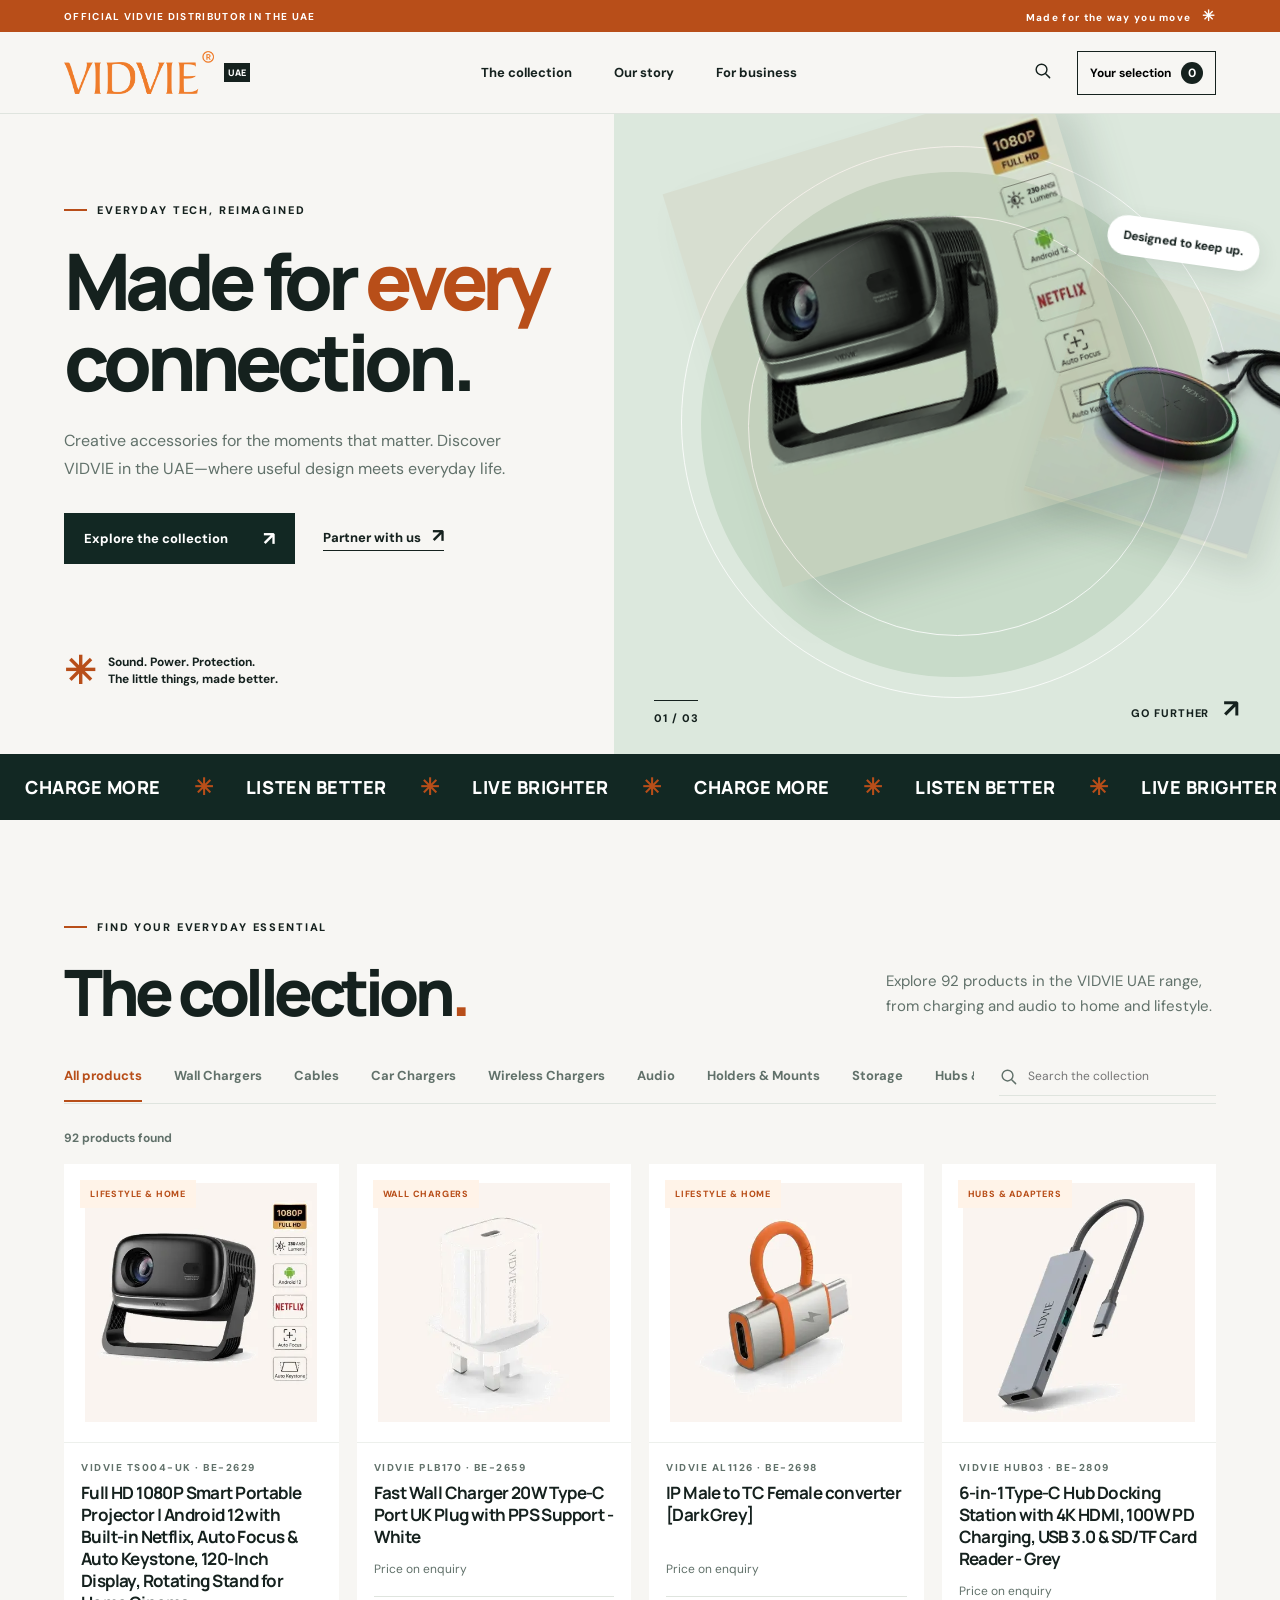
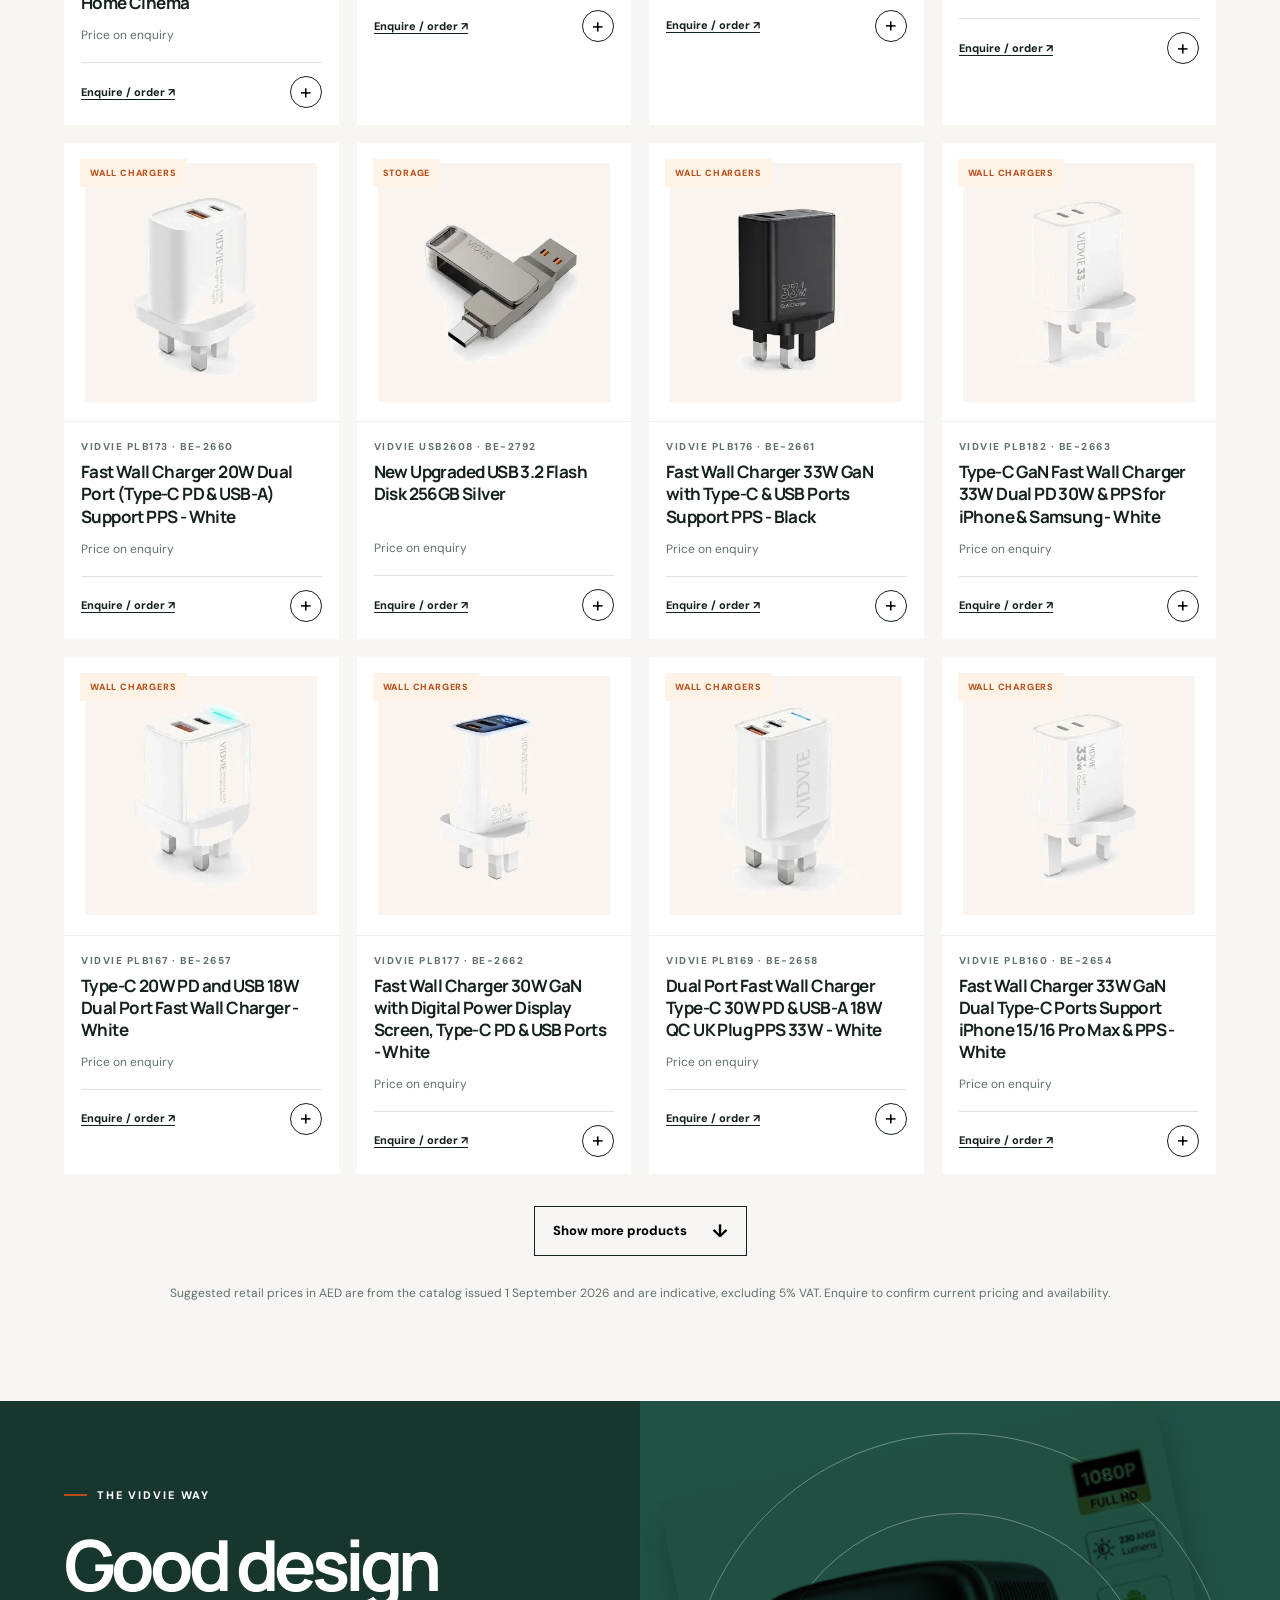
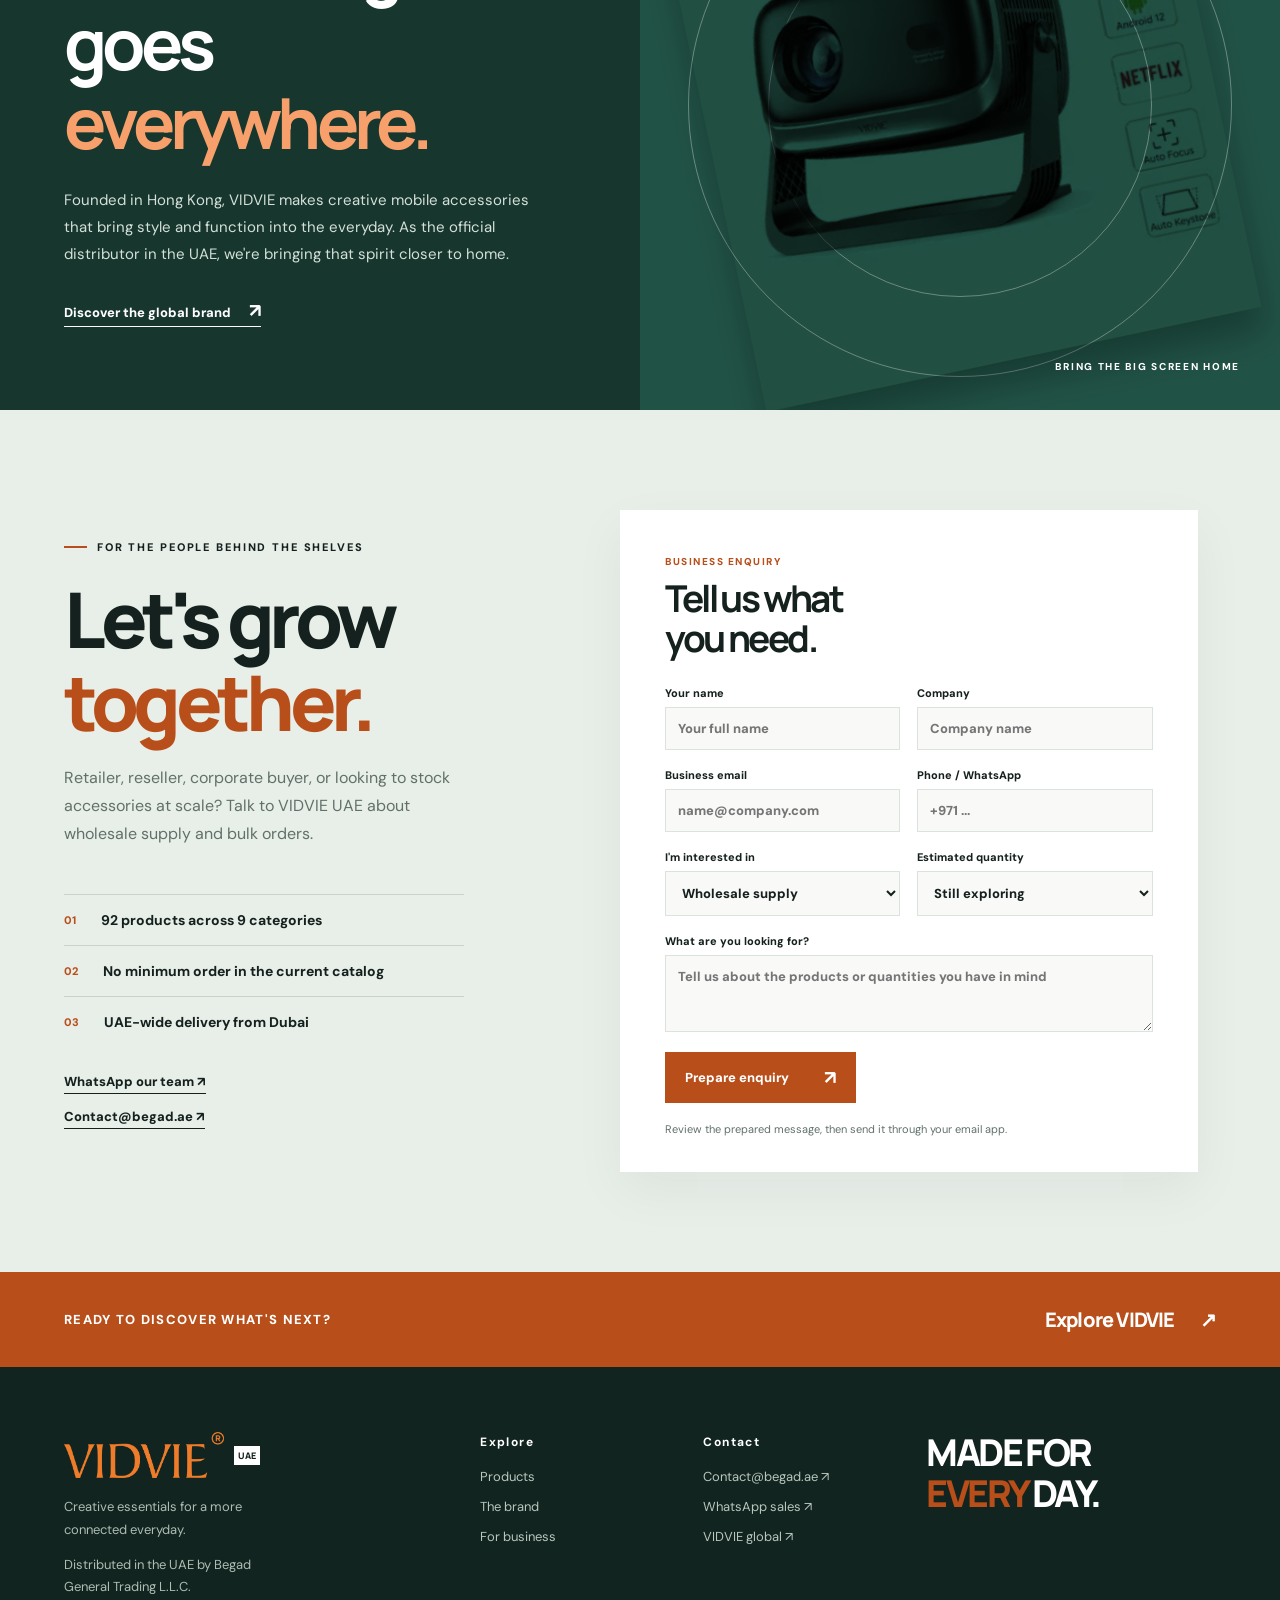
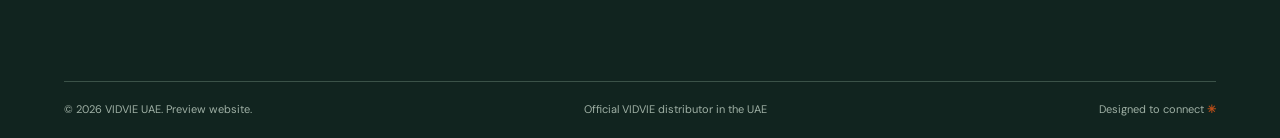
==== index.html @ 3bd7bd8c "Use official VIDVIE wordmark throughout site" ====
<!doctype html>
<html lang="en">
  <head>
    <meta charset="UTF-8" />
    <meta name="viewport" content="width=device-width, initial-scale=1.0" />
    <meta name="theme-color" content="#f7f6f3" />
    <link rel="icon" type="image/png" href="assets/vidvie-official-logo.png" />
    <meta name="description" content="VIDVIE UAE — the official UAE distributor for creative mobile accessories. Explore the collection and enquire about wholesale supply." />
    <title>VIDVIE UAE | Make every day connect</title>
    <link rel="preconnect" href="https://fonts.googleapis.com" />
    <link rel="preconnect" href="https://fonts.gstatic.com" crossorigin />
    <link href="https://fonts.googleapis.com/css2?family=DM+Sans:wght@400;500;600;700&family=Manrope:wght@400;500;600;700;800&display=swap" rel="stylesheet" />
    <link rel="stylesheet" href="styles.css" />
    <script src="catalog.js" defer></script>
    <script src="app.js" defer></script>
  </head>
  <body>
    <div class="topbar"><span>OFFICIAL VIDVIE DISTRIBUTOR IN THE UAE</span><span>Made for the way you move <span class="spark">✳</span></span></div>
    <header class="site-header">
      <a class="brand" href="#home" aria-label="VIDVIE UAE home"><img class="brand-logo" src="assets/vidvie-official-logo.png" alt="VIDVIE" /><span class="brand-uae">UAE</span></a>
      <nav class="desktop-nav" aria-label="Main navigation"><a href="#collection">The collection</a><a href="#about">Our story</a><a href="#wholesale">For business</a></nav>
      <div class="header-actions"><button class="icon-button search-trigger" type="button" aria-label="Search products"><svg viewBox="0 0 24 24" aria-hidden="true"><circle cx="10.8" cy="10.8" r="6.8"/><path d="m16 16 5 5"/></svg></button><button class="selection-button" type="button" id="cartTrigger" aria-label="Open selection">Your selection <span id="cartCount">0</span></button><button class="menu-button" type="button" id="menuTrigger" aria-label="Open menu" aria-expanded="false"><span></span><span></span></button></div>
    </header>
    <nav class="mobile-nav" id="mobileNav" aria-label="Mobile navigation"><a href="#collection">The collection</a><a href="#about">Our story</a><a href="#wholesale">For business</a></nav>
    <main>
      <section class="hero" id="home">
        <div class="hero-copy"><p class="eyebrow"><span class="eyebrow-line"></span> EVERYDAY TECH, REIMAGINED</p><h1>Made for <em>every</em><br/>connection.</h1><p class="hero-description">Creative accessories for the moments that matter. Discover VIDVIE in the UAE—where useful design meets everyday life.</p><div class="hero-buttons"><a class="button button-dark" href="#collection">Explore the collection <span>↗</span></a><a class="text-link" href="#wholesale">Partner with us <span>↗</span></a></div><div class="hero-caption"><span class="caption-asterisk">✳</span><span>Sound. Power. Protection.<br/>The little things, made better.</span></div></div>
        <div class="hero-visual" aria-label="VIDVIE accessories"><div class="hero-orbit orbit-one"></div><div class="hero-orbit orbit-two"></div><div class="hero-disc"></div><img class="hero-product hero-product-main" src="assets/catalog/product-090.webp" alt="VIDVIE TS004-UK smart portable projector" /><img class="hero-product hero-product-small" src="assets/catalog/product-046.webp" alt="VIDVIE WLC1428 QI2 wireless charger" /><div class="hero-tag"><span>01 / 03</span><span>GO FURTHER <b>↗</b></span></div><div class="floating-label">Designed to keep up.</div></div>
      </section>
      <div class="ticker"><div class="ticker-inner"><span>CHARGE MORE</span><b>✳</b><span>LISTEN BETTER</span><b>✳</b><span>LIVE BRIGHTER</span><b>✳</b><span>CHARGE MORE</span><b>✳</b><span>LISTEN BETTER</span><b>✳</b><span>LIVE BRIGHTER</span><b>✳</b></div></div>
      <section class="section collection" id="collection"><div class="section-heading"><div><p class="eyebrow"><span class="eyebrow-line"></span> FIND YOUR EVERYDAY ESSENTIAL</p><h2>The collection<span class="red-period">.</span></h2></div><p>Explore 92 products in the VIDVIE UAE range, from charging and audio to home and lifestyle.</p></div><div class="collection-toolbar"><div class="filter-scroll" id="filters" role="group" aria-label="Filter products"></div><label class="catalog-search"><svg viewBox="0 0 24 24" aria-hidden="true"><circle cx="10.8" cy="10.8" r="6.8"/><path d="m16 16 5 5"/></svg><input id="catalogSearch" type="search" placeholder="Search the collection" aria-label="Search the collection" /></label></div><p class="results-count" id="resultsCount"></p><div class="product-grid" id="productGrid"></div><button class="load-more" type="button" id="loadMore">Show more products <span>↓</span></button><p class="catalog-note">Suggested retail prices in AED are from the catalog issued 1 September 2026 and are indicative, excluding 5% VAT. Enquire to confirm current pricing and availability.</p></section>
      <section class="feature-banner" id="about"><div class="feature-copy"><p class="eyebrow light"><span class="eyebrow-line"></span> THE VIDVIE WAY</p><h2>Good design<br/>goes <em>everywhere.</em></h2><p>Founded in Hong Kong, VIDVIE makes creative mobile accessories that bring style and function into the everyday. As the official distributor in the UAE, we're bringing that spirit closer to home.</p><a href="https://www.vidvie.hk/about/index.html" target="_blank" rel="noopener noreferrer">Discover the global brand <span>↗</span></a></div><div class="feature-art"><div class="feature-ring"></div><div class="feature-ring second"></div><img src="assets/catalog/product-090.webp" alt="VIDVIE TS004-UK smart portable projector"/><span class="feature-art-label">BRING THE BIG SCREEN HOME</span></div></section>
      <section class="section wholesale" id="wholesale"><div class="wholesale-copy"><p class="eyebrow"><span class="eyebrow-line"></span> FOR THE PEOPLE BEHIND THE SHELVES</p><h2>Let's grow<br/><em>together.</em></h2><p>Retailer, reseller, corporate buyer, or looking to stock accessories at scale? Talk to VIDVIE UAE about wholesale supply and bulk orders.</p><div class="benefits"><div><span>01</span><p>92 products across 9 categories</p></div><div><span>02</span><p>No minimum order in the current catalog</p></div><div><span>03</span><p>UAE-wide delivery from Dubai</p></div></div><div class="direct-contact"><a href="https://wa.me/971562386732" target="_blank" rel="noopener noreferrer">WhatsApp our team ↗</a><a href="mailto:Contact@begad.ae">Contact@begad.ae ↗</a></div></div><div class="inquiry-card"><p class="form-kicker">BUSINESS ENQUIRY</p><h3>Tell us what<br/>you need.</h3><form id="inquiryForm"><div class="field-row"><label>Your name<input name="name" required placeholder="Your full name"/></label><label>Company<input name="company" required placeholder="Company name"/></label></div><div class="field-row"><label>Business email<input name="email" type="email" required placeholder="name@company.com"/></label><label>Phone / WhatsApp<input name="phone" type="tel" placeholder="+971 ..."/></label></div><div class="field-row"><label>I'm interested in<select name="interest"><option>Wholesale supply</option><option>Bulk or corporate order</option><option>Retail partnership</option><option>Other partnership</option></select></label><label>Estimated quantity<select name="quantity"><option>Still exploring</option><option>Under 100 units</option><option>100–500 units</option><option>500+ units</option></select></label></div><label>What are you looking for?<textarea name="message" rows="3" placeholder="Tell us about the products or quantities you have in mind"></textarea></label><button class="button button-red" type="submit">Prepare enquiry <span>↗</span></button><p class="form-note">Review the prepared message, then send it through your email app.</p></form><div id="inquiryResult" class="inquiry-result" hidden><p>Your enquiry is ready. Send it to our sales team by email, or copy it for WhatsApp.</p><textarea id="inquiryOutput" readonly rows="8" aria-label="Prepared enquiry"></textarea><a class="button button-red" id="emailInquiry" href="mailto:Contact@begad.ae">Email sales team <span>↗</span></a><button class="button button-dark" type="button" id="copyInquiry">Copy enquiry <span>↗</span></button><button class="reset-link" type="button" id="editInquiry">Edit details</button></div></div></section>
      <section class="cta-strip"><span>READY TO DISCOVER WHAT'S NEXT?</span><a href="#collection">Explore VIDVIE <span>↗</span></a></section>
    </main>
    <footer><div class="footer-main"><div><a class="brand footer-brand" href="#home" aria-label="VIDVIE UAE home"><img class="brand-logo" src="assets/vidvie-official-logo.png" alt="VIDVIE" /><span class="brand-uae">UAE</span></a><p>Creative essentials for a more connected everyday.</p><p>Distributed in the UAE by Begad General Trading L.L.C.</p></div><div><h4>Explore</h4><a href="#collection">Products</a><a href="#about">The brand</a><a href="#wholesale">For business</a></div><div><h4>Contact</h4><a href="mailto:Contact@begad.ae">Contact@begad.ae ↗</a><a href="https://wa.me/971562386732" target="_blank" rel="noopener noreferrer">WhatsApp sales ↗</a><a href="https://www.vidvie.hk/" target="_blank" rel="noopener noreferrer">VIDVIE global ↗</a></div><div class="footer-statement">MADE FOR<br/><em>EVERY</em> DAY.</div></div><div class="footer-bottom"><span>© <span id="year"></span> VIDVIE UAE. Preview website.</span><span>Official VIDVIE distributor in the UAE</span><span>Designed to connect <b>✳</b></span></div></footer>
    <div class="drawer-backdrop" id="drawerBackdrop" hidden></div><aside class="selection-drawer" id="selectionDrawer" aria-label="Your product selection" aria-hidden="true"><div class="drawer-header"><div><p class="eyebrow">YOUR SHORTLIST</p><h2>Your selection<span class="red-period">.</span></h2></div><button class="drawer-close" id="drawerClose" type="button" aria-label="Close selection">×</button></div><div id="selectionItems" class="selection-items"></div><div class="drawer-footer"><p>Save a shortlist of products to discuss with the VIDVIE UAE team. Confirm prices and availability with sales before ordering.</p><a class="button button-red" id="emailSelection" href="mailto:Contact@begad.ae">Email your selection <span>↗</span></a><button class="button button-dark" type="button" id="copySelection">Copy product list <span>↗</span></button></div></aside>
    <div class="toast" id="toast" role="status" aria-live="polite"></div>
  </body>
</html>
---- styles.css ----
:root{--ink:#15211e;--muted:#61716a;--red:#b84e19;--cream:#f7f6f3;--line:#dfe4de;--dark:#122823}*{box-sizing:border-box}html{scroll-behavior:smooth}body{margin:0;background:var(--cream);color:var(--ink);font-family:'DM Sans',sans-serif}button,input,select,textarea{font:inherit}button{cursor:pointer}a{color:inherit;text-decoration:none}svg{fill:none;stroke:currentColor;stroke-width:1.8;stroke-linecap:round}img{display:block;max-width:100%}section[id]{scroll-margin-top:85px}.topbar{height:32px;background:var(--red);color:#fff;display:flex;align-items:center;justify-content:space-between;padding:0 5%;font-size:10px;letter-spacing:.13em;font-weight:700}.spark{font-size:15px;margin-left:7px}.site-header{height:82px;padding:0 5%;display:flex;align-items:center;justify-content:space-between;border-bottom:1px solid var(--line);position:relative;z-index:20;background:var(--cream)}.brand{display:inline-flex;align-items:center;gap:10px}.brand-logo{width:150px;height:auto;object-fit:contain}.brand-uae{font:800 9px 'Manrope',sans-serif;letter-spacing:.01em;background:var(--ink);color:#fff;padding:3px 4px;align-self:center}.footer-brand .brand-logo{width:160px}.desktop-nav{display:flex;gap:42px;font-size:13px;font-weight:700}.desktop-nav a:hover,.text-link:hover,.footer-main a:hover{color:var(--red)}.header-actions{display:flex;align-items:center;gap:20px}.icon-button,.menu-button,.drawer-close{border:0;background:none;padding:5px;color:var(--ink)}.icon-button svg,.catalog-search svg{width:19px;height:19px}.selection-button{border:1px solid var(--ink);background:transparent;padding:10px 12px;font-size:12px;font-weight:700}.selection-button span{background:var(--ink);color:#fff;border-radius:50%;width:22px;height:22px;display:inline-flex;align-items:center;justify-content:center;margin-left:7px}.menu-button{display:none;width:27px}.menu-button span{display:block;height:2px;background:var(--ink);margin:5px 0}.mobile-nav{display:none}.hero{display:grid;grid-template-columns:48% 52%;min-height:640px;overflow:hidden}.hero-copy{padding:89px 7% 55px 10.4%;display:flex;flex-direction:column;align-items:flex-start}.eyebrow{font-size:11px;letter-spacing:.17em;font-weight:800;margin:0 0 23px;display:flex;align-items:center;gap:10px}.eyebrow-line{width:23px;height:2px;background:var(--red);display:inline-block}.hero h1,h2,h3{font-family:'Manrope',sans-serif;letter-spacing:-.07em}.hero h1{font-size:clamp(56px,6.1vw,92px);line-height:1.04;margin:0 0 25px;font-weight:800}.hero h1 em,.feature-banner h2 em,.wholesale h2 em,.footer-statement em{font-style:normal;color:var(--red)}.hero-description{max-width:460px;color:var(--muted);font-size:16px;line-height:1.75;margin:0 0 30px}.hero-buttons{display:flex;align-items:center;gap:28px}.button{display:inline-flex;align-items:center;justify-content:space-between;gap:35px;border:0;padding:16px 20px;font-size:13px;font-weight:800;min-height:50px;transition:transform .2s,background .2s}.button:hover{transform:translateY(-3px)}.button span,.text-link span{font-size:19px;line-height:1}.button-dark{background:var(--dark);color:#fff}.button-red{background:var(--red);color:#fff}.text-link{font-size:13px;font-weight:800;padding-bottom:4px;border-bottom:1px solid var(--ink)}.text-link span{margin-left:8px}.hero-caption{display:flex;gap:12px;align-items:center;margin-top:auto;font-size:12px;line-height:1.45;font-weight:700}.caption-asterisk{font-size:38px;color:var(--red)}.hero-visual{position:relative;background:#dce8dd;min-height:640px;overflow:hidden}.hero-disc{position:absolute;border-radius:50%;width:76%;aspect-ratio:1;background:#c8dbc9;top:9%;left:13%}.hero-orbit{position:absolute;border:1px solid rgba(255,255,255,.8);border-radius:50%;width:83%;aspect-ratio:1;top:5%;left:10%;z-index:2}.orbit-two{width:63%;top:16%;left:20%}.hero-product{position:absolute;z-index:3;object-fit:contain;mix-blend-mode:multiply}.hero-product-main{width:60%;left:15%;top:2%;transform:rotate(-17deg);filter:drop-shadow(20px 30px 19px rgba(31,58,44,.14))}.hero-product-small{width:35%;right:-1%;top:27%;transform:rotate(17deg);filter:drop-shadow(12px 15px 16px rgba(31,58,44,.12))}.hero-tag{position:absolute;z-index:4;left:6%;right:6%;bottom:29px;display:flex;justify-content:space-between;align-items:end;font-size:11px;font-weight:800;letter-spacing:.08em}.hero-tag span:first-child{border-top:1px solid var(--ink);padding-top:10px}.hero-tag b{font-size:25px;margin-left:10px}.floating-label{position:absolute;z-index:5;top:17%;right:3%;padding:12px 16px;background:#fff;border-radius:30px;transform:rotate(8deg);font-size:12px;font-weight:800;box-shadow:0 8px 22px #42584d24}.ticker{overflow:hidden;background:var(--dark);color:#fff;height:66px;display:flex;align-items:center}.ticker-inner{min-width:max-content;display:flex;align-items:center;gap:33px;padding-left:25px;animation:marquee 27s linear infinite}.ticker span{font:800 18px 'Manrope',sans-serif;letter-spacing:.03em}.ticker b{font-size:23px;color:var(--red)}@keyframes marquee{to{transform:translateX(-50%)}}.section{padding:100px 5%}.section-heading{display:flex;align-items:end;justify-content:space-between;gap:30px;margin-bottom:40px}.section-heading h2,.wholesale h2{font-size:clamp(45px,5vw,70px);line-height:1.09;margin:0;font-weight:800}.red-period{color:var(--red)}.section-heading>p{max-width:330px;color:var(--muted);line-height:1.7;margin:0 0 7px;font-size:15px}.collection-toolbar{display:flex;justify-content:space-between;gap:25px;align-items:center;border-bottom:1px solid var(--line);margin-bottom:26px}.filter-scroll{display:flex;gap:32px;overflow-x:auto}.filter{white-space:nowrap;background:none;border:0;border-bottom:2px solid transparent;padding:0 0 16px;font-size:13px;font-weight:700;color:var(--muted)}.filter.active{color:var(--red);border-color:var(--red)}.catalog-search{display:flex;align-items:center;gap:8px;color:var(--muted);border-bottom:1px solid var(--line);padding-bottom:9px;margin-bottom:7px}.catalog-search input{border:0;background:none;outline:0;width:190px;font-size:12px}.product-grid{display:grid;grid-template-columns:repeat(4,minmax(0,1fr));gap:18px}.product-card{background:#fff;min-width:0}.product-image{height:278px;background:#fff;display:flex;align-items:center;justify-content:center;position:relative;overflow:hidden}.product-image img{width:87%;height:86%;object-fit:contain;mix-blend-mode:multiply;transition:transform .35s}.product-card:hover img{transform:scale(1.065)}.product-badge{position:absolute;z-index:2;top:16px;left:16px;font-size:9px;font-weight:800;letter-spacing:.09em;color:var(--red);background:#fff3e8;padding:8px 10px}.product-info{padding:18px 17px 17px;border-top:1px solid #edf0ec}.product-category{font-size:10px;text-transform:uppercase;letter-spacing:.15em;color:var(--muted);font-weight:800;margin:0 0 8px}.product-info h3{font-size:17px;letter-spacing:-.035em;margin:0 0 5px;line-height:1.3}.product-model{font-size:12px;color:var(--muted);margin:0 0 16px}.product-actions{display:flex;justify-content:space-between;align-items:center;border-top:1px solid var(--line);padding-top:13px}.product-actions a{font-size:11px;font-weight:800;border-bottom:1px solid currentColor}.add-button{width:32px;height:32px;border-radius:50%;border:1px solid var(--ink);background:transparent;font-size:21px;line-height:1;transition:background .2s,color .2s}.add-button:hover{background:var(--ink);color:#fff}.no-results{grid-column:1/-1;text-align:center;padding:65px;color:var(--muted)}.catalog-note{text-align:center;color:var(--muted);font-size:12px;margin:29px 0 0}.feature-banner{display:grid;grid-template-columns:50% 50%;min-height:565px;background:#17362e;color:#fff;overflow:hidden}.feature-copy{padding:87px 10%;position:relative;z-index:2}.eyebrow.light .eyebrow-line{background:var(--red)}.feature-banner h2{font-size:clamp(45px,5.5vw,78px);line-height:1.12;margin:0 0 25px}.feature-banner h2 em{color:#f7a06b}.feature-copy>p:not(.eyebrow){line-height:1.8;font-size:15px;color:#d4e0d9;max-width:465px;margin:0 0 30px}.feature-copy>a{font-weight:800;font-size:13px;border-bottom:1px solid #fff;padding-bottom:5px}.feature-copy>a span{font-size:19px;margin-left:15px}.feature-art{position:relative;background:#215246;overflow:hidden;display:flex;align-items:center;justify-content:center}.feature-ring{position:absolute;width:85%;aspect-ratio:1;border:1px solid #ffffff59;border-radius:50%}.feature-ring.second{width:60%}.feature-art img{width:80%;max-height:520px;object-fit:contain;mix-blend-mode:screen;filter:drop-shadow(0 24px 17px #07251e50);transform:rotate(-12deg)}.feature-art-label{position:absolute;bottom:37px;right:40px;letter-spacing:.17em;font-size:10px;font-weight:800}.wholesale{display:grid;grid-template-columns:45% 55%;gap:8%;padding-right:13%;background:#e8eee8}.wholesale-copy{padding-top:30px}.wholesale h2{font-size:clamp(55px,6vw,84px);margin-bottom:20px}.wholesale-copy>p:not(.eyebrow){max-width:410px;line-height:1.75;color:var(--muted)}.benefits{margin-top:46px;max-width:400px}.benefits div{display:flex;gap:25px;border-top:1px solid #c7d3ca;padding:16px 0;align-items:center}.benefits span{font-size:11px;color:var(--red);font-weight:800}.benefits p{margin:0;font-size:14px;font-weight:700}.inquiry-card{background:#fff;padding:45px 45px 35px;box-shadow:0 18px 50px #1b39250d}.form-kicker{letter-spacing:.15em;font-size:10px;color:var(--red);font-weight:800;margin:0 0 10px}.inquiry-card h3{font-size:37px;line-height:1.1;margin:0 0 27px}.inquiry-card form{display:flex;flex-direction:column;gap:18px}.field-row{display:grid;grid-template-columns:1fr 1fr;gap:17px}.inquiry-card label{font-size:11px;font-weight:800;display:flex;flex-direction:column;gap:7px}.inquiry-card input,.inquiry-card select,.inquiry-card textarea{border:1px solid #dbe3dd;background:#f9faf8;border-radius:0;padding:12px;outline-color:var(--red);color:var(--ink);min-width:0;font-size:13px}.inquiry-card textarea{resize:vertical}.inquiry-card .button{align-self:flex-start;margin-top:2px}.form-note{font-size:11px;color:var(--muted);line-height:1.5;margin:0}.inquiry-result p{color:var(--muted);line-height:1.6}.inquiry-result textarea{width:100%;margin-bottom:15px}.reset-link{display:block;background:none;border:0;text-decoration:underline;margin-top:13px;padding:0;font-weight:700;font-size:12px}.cta-strip{display:flex;align-items:center;justify-content:space-between;gap:20px;background:var(--red);color:#fff;padding:34px 5%;font-size:13px;font-weight:800;letter-spacing:.1em}.cta-strip a{font:800 20px 'Manrope',sans-serif;letter-spacing:-.04em}.cta-strip a span{margin-left:22px}footer{background:#11241f;color:#fff;padding:65px 5% 22px}.footer-main{display:grid;grid-template-columns:2fr 1fr 1fr 1.5fr;gap:30px;padding-bottom:70px}.footer-brand .brand-uae{background:#fff;color:var(--ink)}.footer-main p{color:#aebdb4;font-size:13px;line-height:1.7;max-width:220px}.footer-main h4{font-size:12px;letter-spacing:.12em;margin:2px 0 18px}.footer-main a:not(.brand){display:block;color:#b8c6be;font-size:13px;margin-bottom:13px}.footer-statement{font:800 37px/1.1 'Manrope',sans-serif;letter-spacing:-.07em}.footer-bottom{border-top:1px solid #3b5248;padding-top:20px;display:flex;justify-content:space-between;gap:15px;color:#9fb0a5;font-size:11px}.footer-bottom b{color:var(--red)}.drawer-backdrop{position:fixed;inset:0;background:#0b1b1680;z-index:39}.selection-drawer{position:fixed;z-index:40;top:0;right:0;width:min(440px,100%);height:100vh;background:var(--cream);transform:translateX(105%);transition:transform .3s;display:flex;flex-direction:column;padding:28px}.selection-drawer.open{transform:translateX(0)}.drawer-header{display:flex;justify-content:space-between;align-items:start;border-bottom:1px solid var(--line);padding-bottom:20px}.drawer-header .eyebrow{margin-bottom:6px}.drawer-header h2{font-size:30px;margin:0}.drawer-close{font-size:32px;line-height:1}.selection-items{overflow:auto;flex:1}.selection-item{display:flex;align-items:center;gap:15px;padding:15px 0;border-bottom:1px solid var(--line)}.selection-item img{width:75px;height:75px;object-fit:contain;background:#fff}.selection-item h3{font-size:14px;margin:0 0 3px}.selection-item p{font-size:11px;color:var(--muted);margin:0}.selection-item button{margin-left:auto;border:0;background:none;color:var(--red);font-size:12px;font-weight:700}.selection-empty{padding:35px 0;color:var(--muted);font-size:14px;line-height:1.7}.drawer-footer{border-top:1px solid var(--line);padding-top:20px}.drawer-footer p{font-size:12px;color:var(--muted);line-height:1.6}.drawer-footer .button{width:100%}.toast{position:fixed;z-index:50;left:50%;bottom:24px;transform:translate(-50%,80px);background:var(--dark);color:#fff;padding:13px 20px;font-size:13px;opacity:0;transition:all .25s;pointer-events:none}.toast.visible{opacity:1;transform:translate(-50%,0)}
[hidden]{display:none!important}.results-count{font-size:12px;color:var(--muted);font-weight:700;margin:0 0 18px}.load-more{display:flex;align-items:center;gap:25px;margin:32px auto 0;border:1px solid var(--ink);background:none;padding:12px 18px;font-size:13px;font-weight:800}.load-more:hover{background:var(--ink);color:#fff}.load-more span{font-size:18px}.product-price{font-size:12px;color:var(--muted);min-height:20px;margin:13px 0 15px}.product-price strong{font-size:14px;color:var(--ink);margin-left:5px}.product-actions{display:flex;justify-content:space-between;align-items:center;border-top:1px solid var(--line);padding-top:13px}.product-actions a{font-size:11px;font-weight:800;border-bottom:1px solid currentColor}.product-info h3{min-height:66px}.feature-art img{mix-blend-mode:multiply}.direct-contact{display:flex;flex-direction:column;align-items:flex-start;gap:14px;margin-top:26px}.direct-contact a{font-size:13px;font-weight:800;border-bottom:1px solid var(--ink);padding-bottom:3px}.inquiry-result .button{display:flex;width:max-content;margin:13px 0}.drawer-footer .button{margin-top:10px}
@media(max-width:1050px){.hero-copy{padding-left:8%}.hero h1{font-size:60px}.product-grid{grid-template-columns:repeat(3,1fr)}.wholesale{padding-right:7%;gap:5%}}@media(max-width:760px){.topbar span:last-child,.desktop-nav,.search-trigger{display:none}.site-header{height:70px}.menu-button{display:block}.header-actions{gap:10px}.mobile-nav{display:none;position:absolute;z-index:19;background:var(--cream);left:0;right:0;padding:20px 5%;box-shadow:0 12px 20px #11241f15}.mobile-nav.open{display:grid;gap:18px}.mobile-nav a{font-size:15px;font-weight:800}.hero{grid-template-columns:1fr}.hero-copy{padding:70px 6% 38px;min-height:550px}.hero h1{font-size:clamp(57px,11vw,82px)}.hero-caption{margin-top:55px}.hero-visual{min-height:500px}.hero-product-main{width:60%;top:-8%}.hero-product-small{top:22%}.section{padding:75px 5%}.section-heading{display:block}.section-heading>p{margin-top:18px}.collection-toolbar{display:block}.filter-scroll{gap:22px;margin-bottom:13px}.catalog-search{margin-bottom:15px;width:max-content}.product-grid{grid-template-columns:repeat(2,1fr)}.feature-banner,.wholesale{grid-template-columns:1fr}.feature-copy{padding:75px 6%}.feature-art{min-height:450px}.wholesale{padding:75px 5%}.wholesale-copy{padding-top:0}.inquiry-card{padding:35px}.footer-main{grid-template-columns:2fr 1fr 1fr}.footer-statement{grid-column:1/-1}.footer-bottom{flex-wrap:wrap}}@media(max-width:480px){.topbar{font-size:9px}.brand-logo{width:128px}.selection-button{font-size:0}.selection-button span{font-size:12px;margin-left:0}.hero-copy{min-height:530px}.hero-buttons{gap:16px}.button{gap:15px;padding:14px}.hero-visual{min-height:390px}.hero-product-main{width:66%;left:7%}.hero-product-small{width:38%}.floating-label{font-size:10px}.ticker{height:55px}.ticker span{font-size:14px}.product-grid{gap:10px}.product-image{height:190px}.product-info{padding:14px 11px}.product-info h3{font-size:14px;min-height:73px}.product-actions a{font-size:10px}.product-price{font-size:10px}.product-price strong{font-size:12px}.field-row{grid-template-columns:1fr}.inquiry-card{padding:27px}.footer-main{grid-template-columns:1fr 1fr}.footer-main>div:first-child,.footer-statement{grid-column:1/-1}.footer-bottom span:nth-child(2){display:none}.cta-strip{display:block}.cta-strip a{display:block;margin-top:15px}}
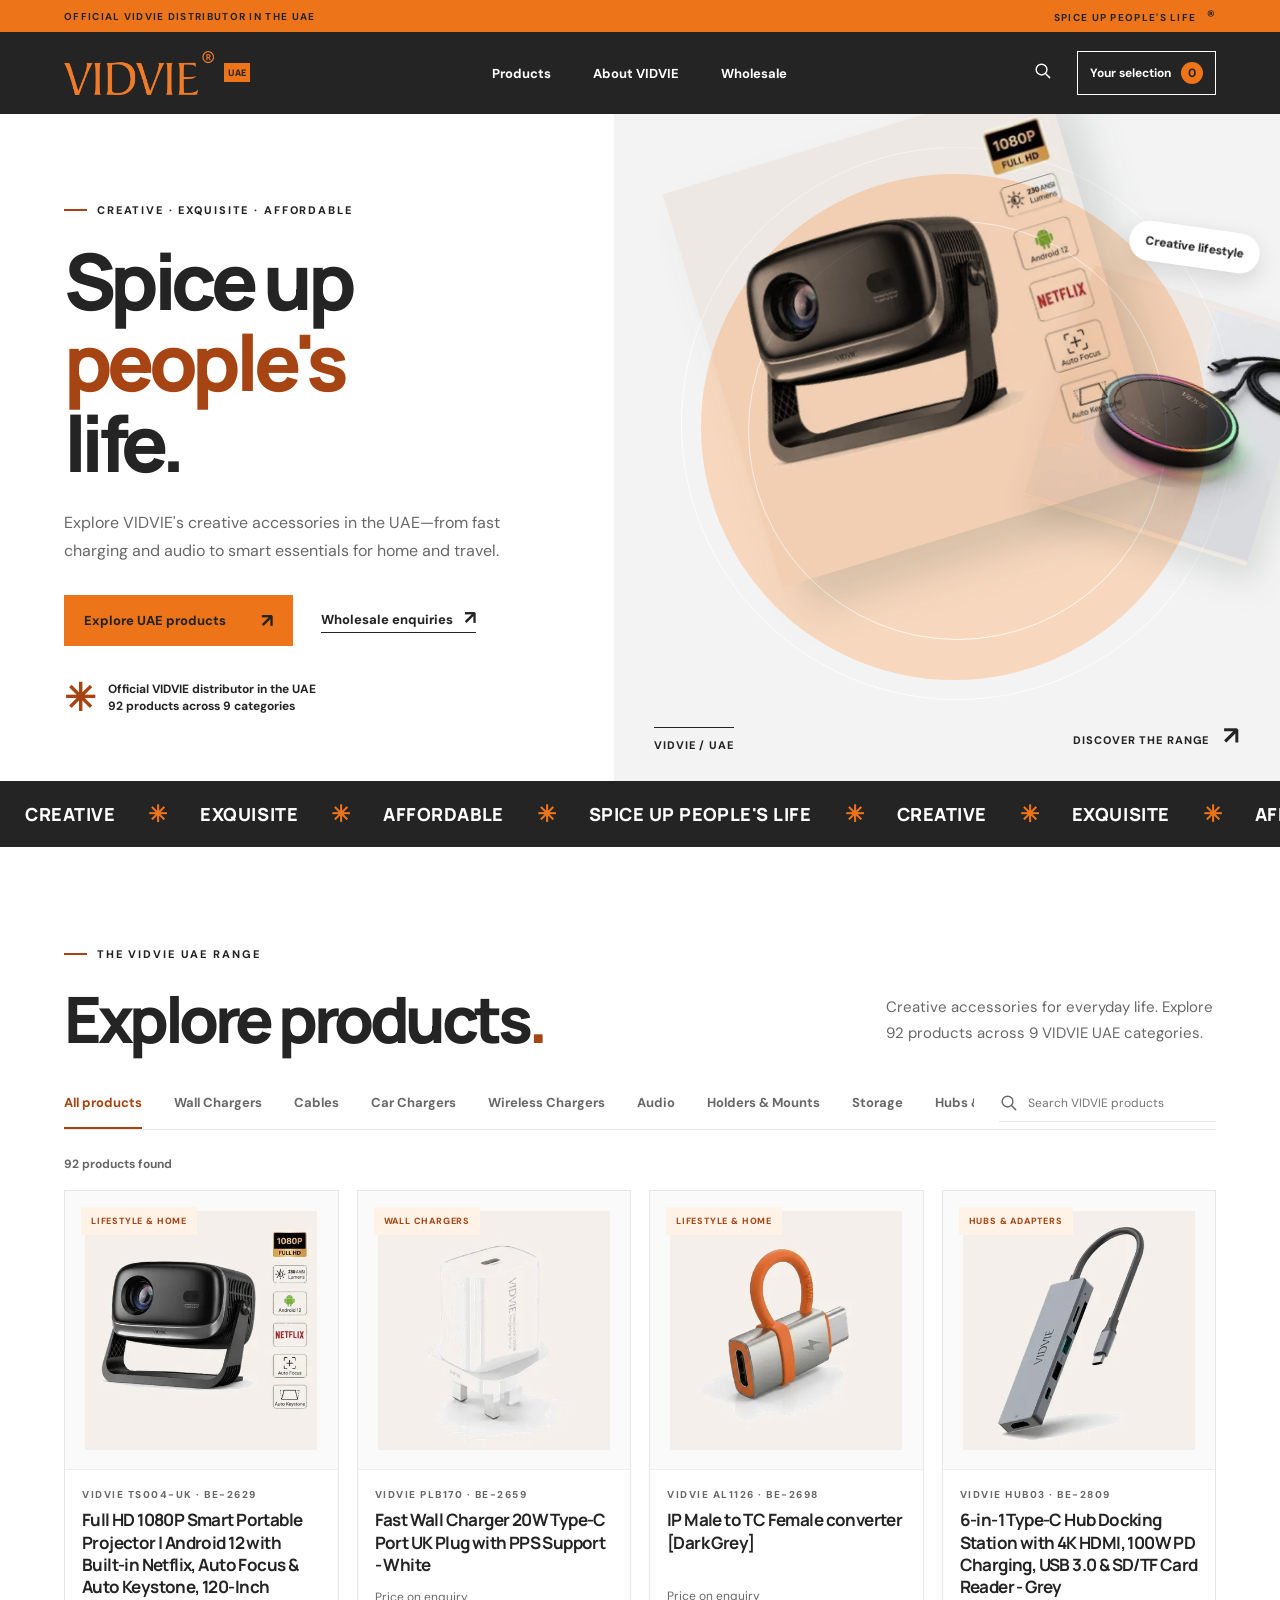
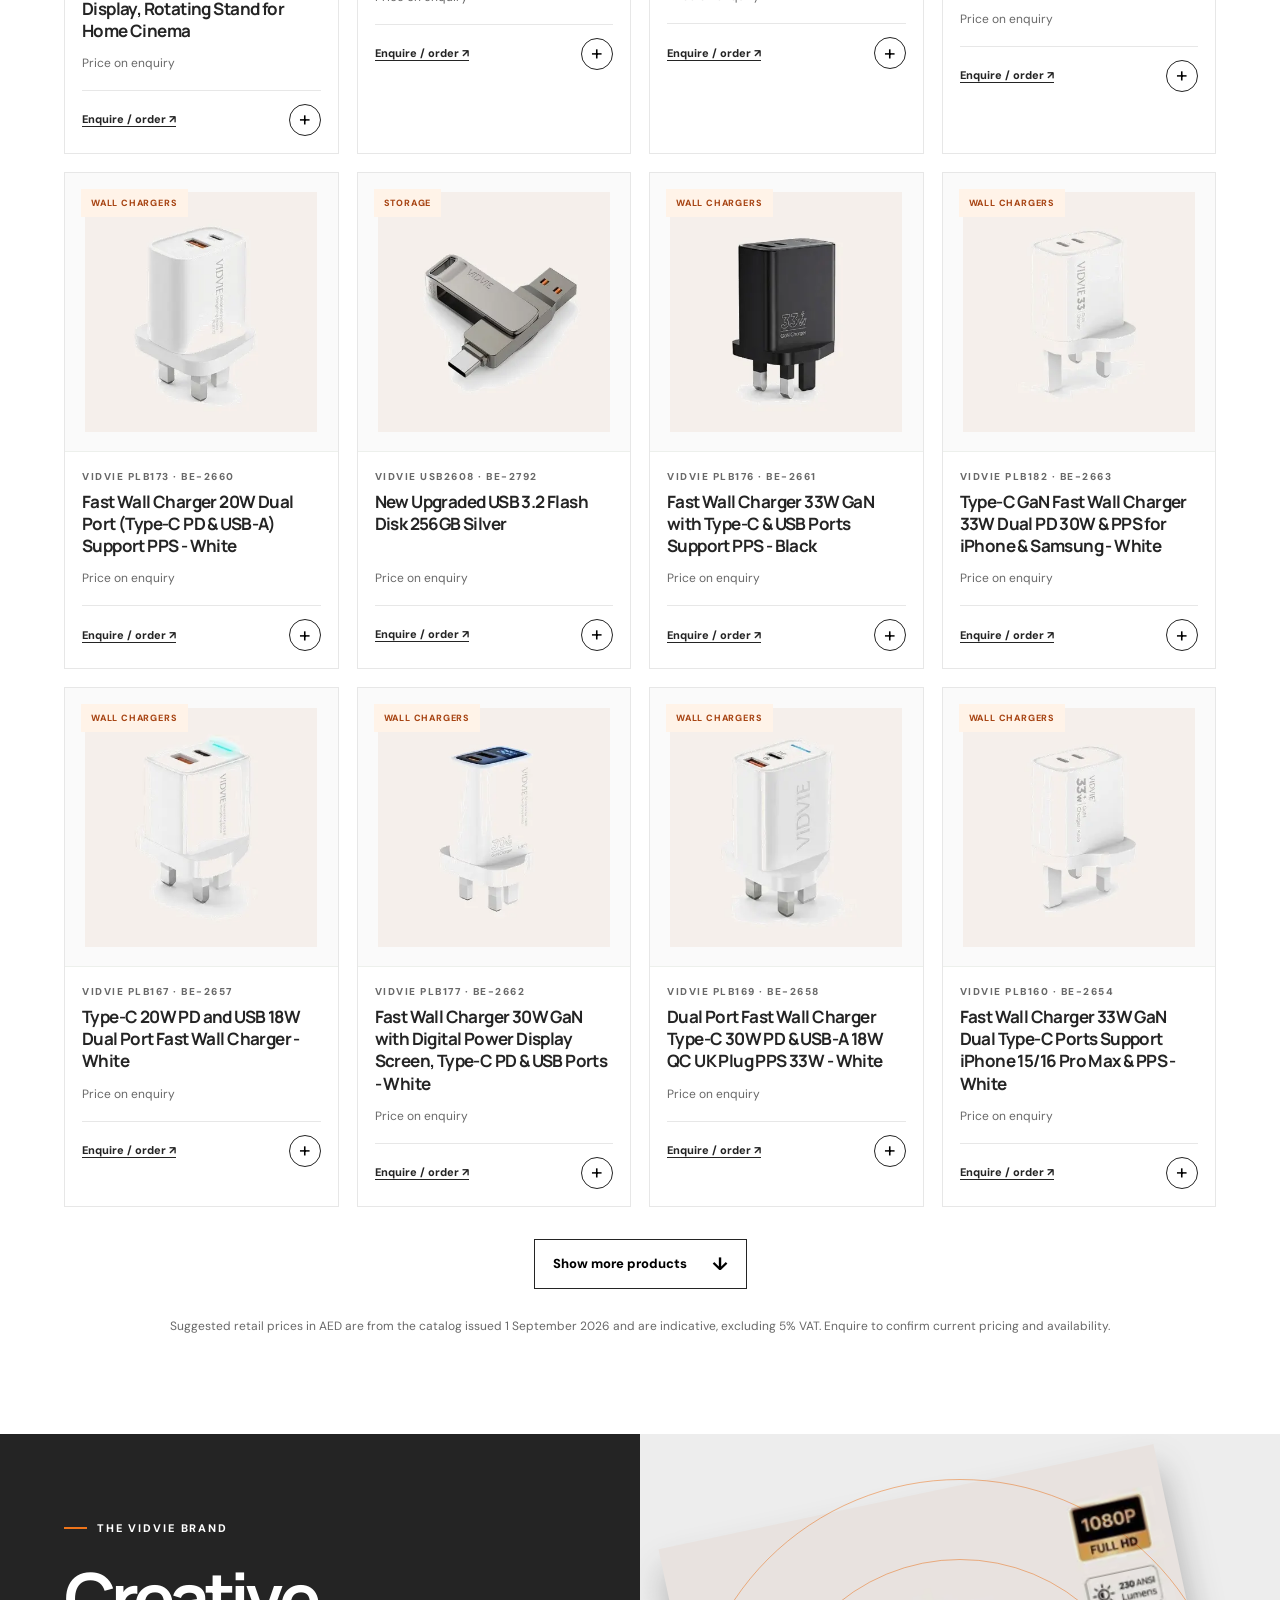
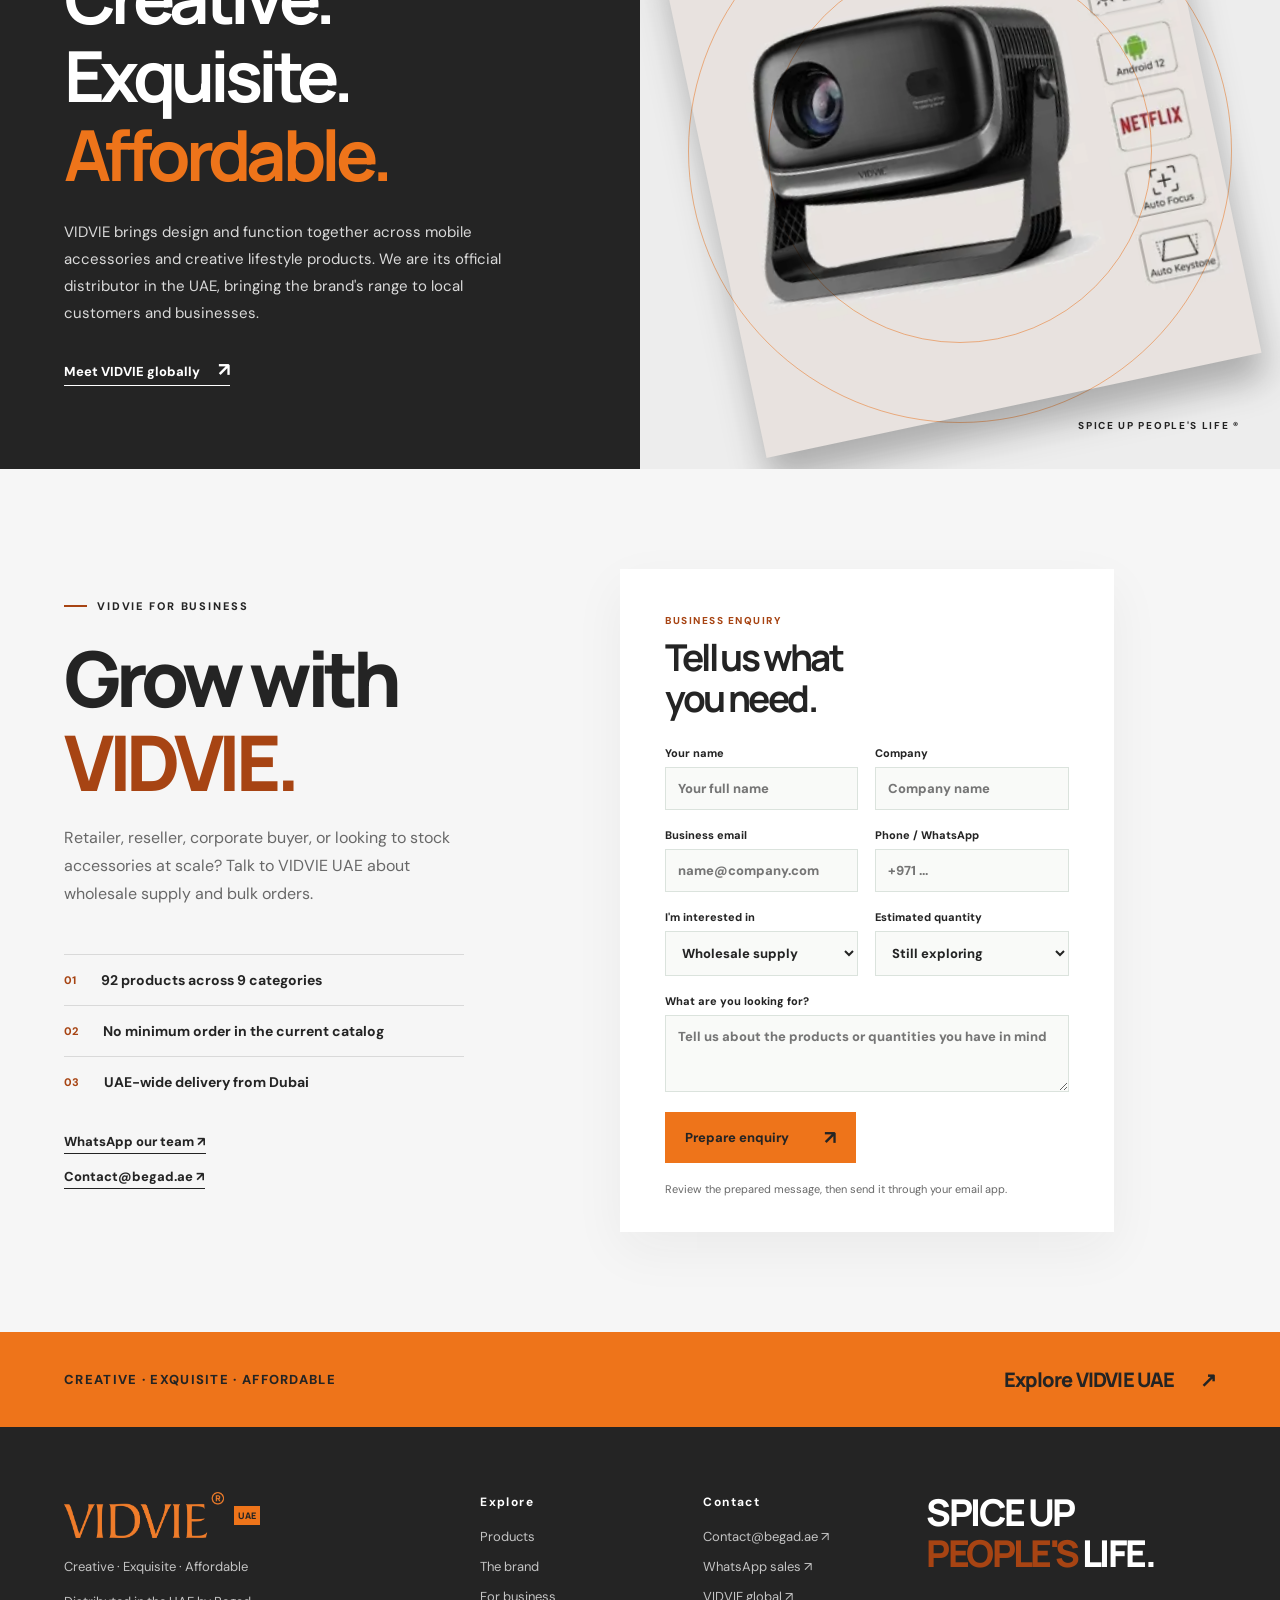
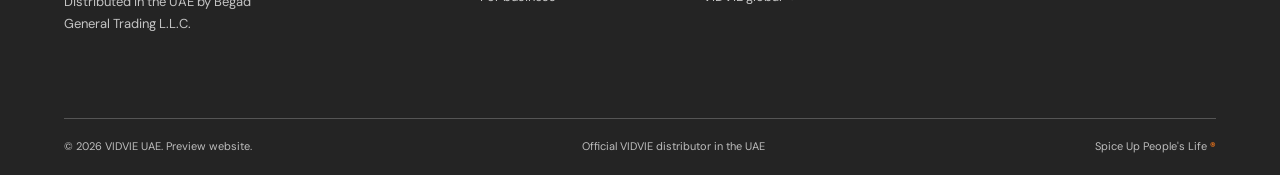
==== commit 95ba776a: "Align VIDVIE UAE site with official brand palette and messaging" ====
--- a/index.html
+++ b/index.html
@@ -3,10 +3,10 @@
   <head>
     <meta charset="UTF-8" />
     <meta name="viewport" content="width=device-width, initial-scale=1.0" />
-    <meta name="theme-color" content="#f7f6f3" />
+    <meta name="theme-color" content="#242424" />
     <link rel="icon" type="image/png" href="assets/vidvie-official-logo.png" />
-    <meta name="description" content="VIDVIE UAE — the official UAE distributor for creative mobile accessories. Explore the collection and enquire about wholesale supply." />
-    <title>VIDVIE UAE | Make every day connect</title>
+    <meta name="description" content="VIDVIE UAE — official distributor of creative, exquisite and affordable mobile accessories. Explore 92 products and enquire about retail or wholesale orders." />
+    <title>VIDVIE UAE | Spice Up People's Life</title>
     <link rel="preconnect" href="https://fonts.googleapis.com" />
     <link rel="preconnect" href="https://fonts.gstatic.com" crossorigin />
     <link href="https://fonts.googleapis.com/css2?family=DM+Sans:wght@400;500;600;700&family=Manrope:wght@400;500;600;700;800&display=swap" rel="stylesheet" />
@@ -15,25 +15,25 @@
     <script src="app.js" defer></script>
   </head>
   <body>
-    <div class="topbar"><span>OFFICIAL VIDVIE DISTRIBUTOR IN THE UAE</span><span>Made for the way you move <span class="spark">✳</span></span></div>
+    <div class="topbar"><span>OFFICIAL VIDVIE DISTRIBUTOR IN THE UAE</span><span>SPICE UP PEOPLE'S LIFE <span class="spark">®</span></span></div>
     <header class="site-header">
       <a class="brand" href="#home" aria-label="VIDVIE UAE home"><img class="brand-logo" src="assets/vidvie-official-logo.png" alt="VIDVIE" /><span class="brand-uae">UAE</span></a>
-      <nav class="desktop-nav" aria-label="Main navigation"><a href="#collection">The collection</a><a href="#about">Our story</a><a href="#wholesale">For business</a></nav>
+      <nav class="desktop-nav" aria-label="Main navigation"><a href="#collection">Products</a><a href="#about">About VIDVIE</a><a href="#wholesale">Wholesale</a></nav>
       <div class="header-actions"><button class="icon-button search-trigger" type="button" aria-label="Search products"><svg viewBox="0 0 24 24" aria-hidden="true"><circle cx="10.8" cy="10.8" r="6.8"/><path d="m16 16 5 5"/></svg></button><button class="selection-button" type="button" id="cartTrigger" aria-label="Open selection">Your selection <span id="cartCount">0</span></button><button class="menu-button" type="button" id="menuTrigger" aria-label="Open menu" aria-expanded="false"><span></span><span></span></button></div>
     </header>
-    <nav class="mobile-nav" id="mobileNav" aria-label="Mobile navigation"><a href="#collection">The collection</a><a href="#about">Our story</a><a href="#wholesale">For business</a></nav>
+    <nav class="mobile-nav" id="mobileNav" aria-label="Mobile navigation"><a href="#collection">Products</a><a href="#about">About VIDVIE</a><a href="#wholesale">Wholesale</a></nav>
     <main>
       <section class="hero" id="home">
-        <div class="hero-copy"><p class="eyebrow"><span class="eyebrow-line"></span> EVERYDAY TECH, REIMAGINED</p><h1>Made for <em>every</em><br/>connection.</h1><p class="hero-description">Creative accessories for the moments that matter. Discover VIDVIE in the UAE—where useful design meets everyday life.</p><div class="hero-buttons"><a class="button button-dark" href="#collection">Explore the collection <span>↗</span></a><a class="text-link" href="#wholesale">Partner with us <span>↗</span></a></div><div class="hero-caption"><span class="caption-asterisk">✳</span><span>Sound. Power. Protection.<br/>The little things, made better.</span></div></div>
-        <div class="hero-visual" aria-label="VIDVIE accessories"><div class="hero-orbit orbit-one"></div><div class="hero-orbit orbit-two"></div><div class="hero-disc"></div><img class="hero-product hero-product-main" src="assets/catalog/product-090.webp" alt="VIDVIE TS004-UK smart portable projector" /><img class="hero-product hero-product-small" src="assets/catalog/product-046.webp" alt="VIDVIE WLC1428 QI2 wireless charger" /><div class="hero-tag"><span>01 / 03</span><span>GO FURTHER <b>↗</b></span></div><div class="floating-label">Designed to keep up.</div></div>
+        <div class="hero-copy"><p class="eyebrow"><span class="eyebrow-line"></span> CREATIVE · EXQUISITE · AFFORDABLE</p><h1>Spice up<br/><em>people's</em><br/>life.</h1><p class="hero-description">Explore VIDVIE's creative accessories in the UAE—from fast charging and audio to smart essentials for home and travel.</p><div class="hero-buttons"><a class="button button-brand" href="#collection">Explore UAE products <span>↗</span></a><a class="text-link" href="#wholesale">Wholesale enquiries <span>↗</span></a></div><div class="hero-caption"><span class="caption-asterisk">✳</span><span>Official VIDVIE distributor in the UAE<br/>92 products across 9 categories</span></div></div>
+        <div class="hero-visual" aria-label="VIDVIE accessories"><div class="hero-orbit orbit-one"></div><div class="hero-orbit orbit-two"></div><div class="hero-disc"></div><img class="hero-product hero-product-main" src="assets/catalog/product-090.webp" alt="VIDVIE TS004-UK smart portable projector" /><img class="hero-product hero-product-small" src="assets/catalog/product-046.webp" alt="VIDVIE WLC1428 QI2 wireless charger" /><div class="hero-tag"><span>VIDVIE / UAE</span><span>DISCOVER THE RANGE <b>↗</b></span></div><div class="floating-label">Creative lifestyle</div></div>
       </section>
-      <div class="ticker"><div class="ticker-inner"><span>CHARGE MORE</span><b>✳</b><span>LISTEN BETTER</span><b>✳</b><span>LIVE BRIGHTER</span><b>✳</b><span>CHARGE MORE</span><b>✳</b><span>LISTEN BETTER</span><b>✳</b><span>LIVE BRIGHTER</span><b>✳</b></div></div>
-      <section class="section collection" id="collection"><div class="section-heading"><div><p class="eyebrow"><span class="eyebrow-line"></span> FIND YOUR EVERYDAY ESSENTIAL</p><h2>The collection<span class="red-period">.</span></h2></div><p>Explore 92 products in the VIDVIE UAE range, from charging and audio to home and lifestyle.</p></div><div class="collection-toolbar"><div class="filter-scroll" id="filters" role="group" aria-label="Filter products"></div><label class="catalog-search"><svg viewBox="0 0 24 24" aria-hidden="true"><circle cx="10.8" cy="10.8" r="6.8"/><path d="m16 16 5 5"/></svg><input id="catalogSearch" type="search" placeholder="Search the collection" aria-label="Search the collection" /></label></div><p class="results-count" id="resultsCount"></p><div class="product-grid" id="productGrid"></div><button class="load-more" type="button" id="loadMore">Show more products <span>↓</span></button><p class="catalog-note">Suggested retail prices in AED are from the catalog issued 1 September 2026 and are indicative, excluding 5% VAT. Enquire to confirm current pricing and availability.</p></section>
-      <section class="feature-banner" id="about"><div class="feature-copy"><p class="eyebrow light"><span class="eyebrow-line"></span> THE VIDVIE WAY</p><h2>Good design<br/>goes <em>everywhere.</em></h2><p>Founded in Hong Kong, VIDVIE makes creative mobile accessories that bring style and function into the everyday. As the official distributor in the UAE, we're bringing that spirit closer to home.</p><a href="https://www.vidvie.hk/about/index.html" target="_blank" rel="noopener noreferrer">Discover the global brand <span>↗</span></a></div><div class="feature-art"><div class="feature-ring"></div><div class="feature-ring second"></div><img src="assets/catalog/product-090.webp" alt="VIDVIE TS004-UK smart portable projector"/><span class="feature-art-label">BRING THE BIG SCREEN HOME</span></div></section>
-      <section class="section wholesale" id="wholesale"><div class="wholesale-copy"><p class="eyebrow"><span class="eyebrow-line"></span> FOR THE PEOPLE BEHIND THE SHELVES</p><h2>Let's grow<br/><em>together.</em></h2><p>Retailer, reseller, corporate buyer, or looking to stock accessories at scale? Talk to VIDVIE UAE about wholesale supply and bulk orders.</p><div class="benefits"><div><span>01</span><p>92 products across 9 categories</p></div><div><span>02</span><p>No minimum order in the current catalog</p></div><div><span>03</span><p>UAE-wide delivery from Dubai</p></div></div><div class="direct-contact"><a href="https://wa.me/971562386732" target="_blank" rel="noopener noreferrer">WhatsApp our team ↗</a><a href="mailto:Contact@begad.ae">Contact@begad.ae ↗</a></div></div><div class="inquiry-card"><p class="form-kicker">BUSINESS ENQUIRY</p><h3>Tell us what<br/>you need.</h3><form id="inquiryForm"><div class="field-row"><label>Your name<input name="name" required placeholder="Your full name"/></label><label>Company<input name="company" required placeholder="Company name"/></label></div><div class="field-row"><label>Business email<input name="email" type="email" required placeholder="name@company.com"/></label><label>Phone / WhatsApp<input name="phone" type="tel" placeholder="+971 ..."/></label></div><div class="field-row"><label>I'm interested in<select name="interest"><option>Wholesale supply</option><option>Bulk or corporate order</option><option>Retail partnership</option><option>Other partnership</option></select></label><label>Estimated quantity<select name="quantity"><option>Still exploring</option><option>Under 100 units</option><option>100–500 units</option><option>500+ units</option></select></label></div><label>What are you looking for?<textarea name="message" rows="3" placeholder="Tell us about the products or quantities you have in mind"></textarea></label><button class="button button-red" type="submit">Prepare enquiry <span>↗</span></button><p class="form-note">Review the prepared message, then send it through your email app.</p></form><div id="inquiryResult" class="inquiry-result" hidden><p>Your enquiry is ready. Send it to our sales team by email, or copy it for WhatsApp.</p><textarea id="inquiryOutput" readonly rows="8" aria-label="Prepared enquiry"></textarea><a class="button button-red" id="emailInquiry" href="mailto:Contact@begad.ae">Email sales team <span>↗</span></a><button class="button button-dark" type="button" id="copyInquiry">Copy enquiry <span>↗</span></button><button class="reset-link" type="button" id="editInquiry">Edit details</button></div></div></section>
-      <section class="cta-strip"><span>READY TO DISCOVER WHAT'S NEXT?</span><a href="#collection">Explore VIDVIE <span>↗</span></a></section>
+      <div class="ticker"><div class="ticker-inner"><span>CREATIVE</span><b>✳</b><span>EXQUISITE</span><b>✳</b><span>AFFORDABLE</span><b>✳</b><span>SPICE UP PEOPLE'S LIFE</span><b>✳</b><span>CREATIVE</span><b>✳</b><span>EXQUISITE</span><b>✳</b><span>AFFORDABLE</span><b>✳</b><span>SPICE UP PEOPLE'S LIFE</span><b>✳</b></div></div>
+      <section class="section collection" id="collection"><div class="section-heading"><div><p class="eyebrow"><span class="eyebrow-line"></span> THE VIDVIE UAE RANGE</p><h2>Explore products<span class="red-period">.</span></h2></div><p>Creative accessories for everyday life. Explore 92 products across 9 VIDVIE UAE categories.</p></div><div class="collection-toolbar"><div class="filter-scroll" id="filters" role="group" aria-label="Filter products"></div><label class="catalog-search"><svg viewBox="0 0 24 24" aria-hidden="true"><circle cx="10.8" cy="10.8" r="6.8"/><path d="m16 16 5 5"/></svg><input id="catalogSearch" type="search" placeholder="Search VIDVIE products" aria-label="Search VIDVIE products" /></label></div><p class="results-count" id="resultsCount"></p><div class="product-grid" id="productGrid"></div><button class="load-more" type="button" id="loadMore">Show more products <span>↓</span></button><p class="catalog-note">Suggested retail prices in AED are from the catalog issued 1 September 2026 and are indicative, excluding 5% VAT. Enquire to confirm current pricing and availability.</p></section>
+      <section class="feature-banner" id="about"><div class="feature-copy"><p class="eyebrow light"><span class="eyebrow-line"></span> THE VIDVIE BRAND</p><h2>Creative.<br/>Exquisite.<br/><em>Affordable.</em></h2><p>VIDVIE brings design and function together across mobile accessories and creative lifestyle products. We are its official distributor in the UAE, bringing the brand's range to local customers and businesses.</p><a href="https://www.vidvie.hk/about/index.html" target="_blank" rel="noopener noreferrer">Meet VIDVIE globally <span>↗</span></a></div><div class="feature-art"><div class="feature-ring"></div><div class="feature-ring second"></div><img src="assets/catalog/product-090.webp" alt="VIDVIE TS004-UK smart portable projector"/><span class="feature-art-label">SPICE UP PEOPLE'S LIFE ®</span></div></section>
+      <section class="section wholesale" id="wholesale"><div class="wholesale-copy"><p class="eyebrow"><span class="eyebrow-line"></span> VIDVIE FOR BUSINESS</p><h2>Grow with<br/><em>VIDVIE.</em></h2><p>Retailer, reseller, corporate buyer, or looking to stock accessories at scale? Talk to VIDVIE UAE about wholesale supply and bulk orders.</p><div class="benefits"><div><span>01</span><p>92 products across 9 categories</p></div><div><span>02</span><p>No minimum order in the current catalog</p></div><div><span>03</span><p>UAE-wide delivery from Dubai</p></div></div><div class="direct-contact"><a href="https://wa.me/971562386732" target="_blank" rel="noopener noreferrer">WhatsApp our team ↗</a><a href="mailto:Contact@begad.ae">Contact@begad.ae ↗</a></div></div><div class="inquiry-card"><p class="form-kicker">BUSINESS ENQUIRY</p><h3>Tell us what<br/>you need.</h3><form id="inquiryForm"><div class="field-row"><label>Your name<input name="name" required placeholder="Your full name"/></label><label>Company<input name="company" required placeholder="Company name"/></label></div><div class="field-row"><label>Business email<input name="email" type="email" required placeholder="name@company.com"/></label><label>Phone / WhatsApp<input name="phone" type="tel" placeholder="+971 ..."/></label></div><div class="field-row"><label>I'm interested in<select name="interest"><option>Wholesale supply</option><option>Bulk or corporate order</option><option>Retail partnership</option><option>Other partnership</option></select></label><label>Estimated quantity<select name="quantity"><option>Still exploring</option><option>Under 100 units</option><option>100–500 units</option><option>500+ units</option></select></label></div><label>What are you looking for?<textarea name="message" rows="3" placeholder="Tell us about the products or quantities you have in mind"></textarea></label><button class="button button-red" type="submit">Prepare enquiry <span>↗</span></button><p class="form-note">Review the prepared message, then send it through your email app.</p></form><div id="inquiryResult" class="inquiry-result" hidden><p>Your enquiry is ready. Send it to our sales team by email, or copy it for WhatsApp.</p><textarea id="inquiryOutput" readonly rows="8" aria-label="Prepared enquiry"></textarea><a class="button button-red" id="emailInquiry" href="mailto:Contact@begad.ae">Email sales team <span>↗</span></a><button class="button button-dark" type="button" id="copyInquiry">Copy enquiry <span>↗</span></button><button class="reset-link" type="button" id="editInquiry">Edit details</button></div></div></section>
+      <section class="cta-strip"><span>CREATIVE · EXQUISITE · AFFORDABLE</span><a href="#collection">Explore VIDVIE UAE <span>↗</span></a></section>
     </main>
-    <footer><div class="footer-main"><div><a class="brand footer-brand" href="#home" aria-label="VIDVIE UAE home"><img class="brand-logo" src="assets/vidvie-official-logo.png" alt="VIDVIE" /><span class="brand-uae">UAE</span></a><p>Creative essentials for a more connected everyday.</p><p>Distributed in the UAE by Begad General Trading L.L.C.</p></div><div><h4>Explore</h4><a href="#collection">Products</a><a href="#about">The brand</a><a href="#wholesale">For business</a></div><div><h4>Contact</h4><a href="mailto:Contact@begad.ae">Contact@begad.ae ↗</a><a href="https://wa.me/971562386732" target="_blank" rel="noopener noreferrer">WhatsApp sales ↗</a><a href="https://www.vidvie.hk/" target="_blank" rel="noopener noreferrer">VIDVIE global ↗</a></div><div class="footer-statement">MADE FOR<br/><em>EVERY</em> DAY.</div></div><div class="footer-bottom"><span>© <span id="year"></span> VIDVIE UAE. Preview website.</span><span>Official VIDVIE distributor in the UAE</span><span>Designed to connect <b>✳</b></span></div></footer>
+    <footer><div class="footer-main"><div><a class="brand footer-brand" href="#home" aria-label="VIDVIE UAE home"><img class="brand-logo" src="assets/vidvie-official-logo.png" alt="VIDVIE" /><span class="brand-uae">UAE</span></a><p>Creative · Exquisite · Affordable</p><p>Distributed in the UAE by Begad General Trading L.L.C.</p></div><div><h4>Explore</h4><a href="#collection">Products</a><a href="#about">The brand</a><a href="#wholesale">For business</a></div><div><h4>Contact</h4><a href="mailto:Contact@begad.ae">Contact@begad.ae ↗</a><a href="https://wa.me/971562386732" target="_blank" rel="noopener noreferrer">WhatsApp sales ↗</a><a href="https://www.vidvie.hk/" target="_blank" rel="noopener noreferrer">VIDVIE global ↗</a></div><div class="footer-statement">SPICE UP<br/><em>PEOPLE'S</em> LIFE.</div></div><div class="footer-bottom"><span>© <span id="year"></span> VIDVIE UAE. Preview website.</span><span>Official VIDVIE distributor in the UAE</span><span>Spice Up People's Life <b>®</b></span></div></footer>
     <div class="drawer-backdrop" id="drawerBackdrop" hidden></div><aside class="selection-drawer" id="selectionDrawer" aria-label="Your product selection" aria-hidden="true"><div class="drawer-header"><div><p class="eyebrow">YOUR SHORTLIST</p><h2>Your selection<span class="red-period">.</span></h2></div><button class="drawer-close" id="drawerClose" type="button" aria-label="Close selection">×</button></div><div id="selectionItems" class="selection-items"></div><div class="drawer-footer"><p>Save a shortlist of products to discuss with the VIDVIE UAE team. Confirm prices and availability with sales before ordering.</p><a class="button button-red" id="emailSelection" href="mailto:Contact@begad.ae">Email your selection <span>↗</span></a><button class="button button-dark" type="button" id="copySelection">Copy product list <span>↗</span></button></div></aside>
     <div class="toast" id="toast" role="status" aria-live="polite"></div>
   </body>
--- a/styles.css
+++ b/styles.css
@@ -1,3 +1,3 @@
-:root{--ink:#15211e;--muted:#61716a;--red:#b84e19;--cream:#f7f6f3;--line:#dfe4de;--dark:#122823}*{box-sizing:border-box}html{scroll-behavior:smooth}body{margin:0;background:var(--cream);color:var(--ink);font-family:'DM Sans',sans-serif}button,input,select,textarea{font:inherit}button{cursor:pointer}a{color:inherit;text-decoration:none}svg{fill:none;stroke:currentColor;stroke-width:1.8;stroke-linecap:round}img{display:block;max-width:100%}section[id]{scroll-margin-top:85px}.topbar{height:32px;background:var(--red);color:#fff;display:flex;align-items:center;justify-content:space-between;padding:0 5%;font-size:10px;letter-spacing:.13em;font-weight:700}.spark{font-size:15px;margin-left:7px}.site-header{height:82px;padding:0 5%;display:flex;align-items:center;justify-content:space-between;border-bottom:1px solid var(--line);position:relative;z-index:20;background:var(--cream)}.brand{display:inline-flex;align-items:center;gap:10px}.brand-logo{width:150px;height:auto;object-fit:contain}.brand-uae{font:800 9px 'Manrope',sans-serif;letter-spacing:.01em;background:var(--ink);color:#fff;padding:3px 4px;align-self:center}.footer-brand .brand-logo{width:160px}.desktop-nav{display:flex;gap:42px;font-size:13px;font-weight:700}.desktop-nav a:hover,.text-link:hover,.footer-main a:hover{color:var(--red)}.header-actions{display:flex;align-items:center;gap:20px}.icon-button,.menu-button,.drawer-close{border:0;background:none;padding:5px;color:var(--ink)}.icon-button svg,.catalog-search svg{width:19px;height:19px}.selection-button{border:1px solid var(--ink);background:transparent;padding:10px 12px;font-size:12px;font-weight:700}.selection-button span{background:var(--ink);color:#fff;border-radius:50%;width:22px;height:22px;display:inline-flex;align-items:center;justify-content:center;margin-left:7px}.menu-button{display:none;width:27px}.menu-button span{display:block;height:2px;background:var(--ink);margin:5px 0}.mobile-nav{display:none}.hero{display:grid;grid-template-columns:48% 52%;min-height:640px;overflow:hidden}.hero-copy{padding:89px 7% 55px 10.4%;display:flex;flex-direction:column;align-items:flex-start}.eyebrow{font-size:11px;letter-spacing:.17em;font-weight:800;margin:0 0 23px;display:flex;align-items:center;gap:10px}.eyebrow-line{width:23px;height:2px;background:var(--red);display:inline-block}.hero h1,h2,h3{font-family:'Manrope',sans-serif;letter-spacing:-.07em}.hero h1{font-size:clamp(56px,6.1vw,92px);line-height:1.04;margin:0 0 25px;font-weight:800}.hero h1 em,.feature-banner h2 em,.wholesale h2 em,.footer-statement em{font-style:normal;color:var(--red)}.hero-description{max-width:460px;color:var(--muted);font-size:16px;line-height:1.75;margin:0 0 30px}.hero-buttons{display:flex;align-items:center;gap:28px}.button{display:inline-flex;align-items:center;justify-content:space-between;gap:35px;border:0;padding:16px 20px;font-size:13px;font-weight:800;min-height:50px;transition:transform .2s,background .2s}.button:hover{transform:translateY(-3px)}.button span,.text-link span{font-size:19px;line-height:1}.button-dark{background:var(--dark);color:#fff}.button-red{background:var(--red);color:#fff}.text-link{font-size:13px;font-weight:800;padding-bottom:4px;border-bottom:1px solid var(--ink)}.text-link span{margin-left:8px}.hero-caption{display:flex;gap:12px;align-items:center;margin-top:auto;font-size:12px;line-height:1.45;font-weight:700}.caption-asterisk{font-size:38px;color:var(--red)}.hero-visual{position:relative;background:#dce8dd;min-height:640px;overflow:hidden}.hero-disc{position:absolute;border-radius:50%;width:76%;aspect-ratio:1;background:#c8dbc9;top:9%;left:13%}.hero-orbit{position:absolute;border:1px solid rgba(255,255,255,.8);border-radius:50%;width:83%;aspect-ratio:1;top:5%;left:10%;z-index:2}.orbit-two{width:63%;top:16%;left:20%}.hero-product{position:absolute;z-index:3;object-fit:contain;mix-blend-mode:multiply}.hero-product-main{width:60%;left:15%;top:2%;transform:rotate(-17deg);filter:drop-shadow(20px 30px 19px rgba(31,58,44,.14))}.hero-product-small{width:35%;right:-1%;top:27%;transform:rotate(17deg);filter:drop-shadow(12px 15px 16px rgba(31,58,44,.12))}.hero-tag{position:absolute;z-index:4;left:6%;right:6%;bottom:29px;display:flex;justify-content:space-between;align-items:end;font-size:11px;font-weight:800;letter-spacing:.08em}.hero-tag span:first-child{border-top:1px solid var(--ink);padding-top:10px}.hero-tag b{font-size:25px;margin-left:10px}.floating-label{position:absolute;z-index:5;top:17%;right:3%;padding:12px 16px;background:#fff;border-radius:30px;transform:rotate(8deg);font-size:12px;font-weight:800;box-shadow:0 8px 22px #42584d24}.ticker{overflow:hidden;background:var(--dark);color:#fff;height:66px;display:flex;align-items:center}.ticker-inner{min-width:max-content;display:flex;align-items:center;gap:33px;padding-left:25px;animation:marquee 27s linear infinite}.ticker span{font:800 18px 'Manrope',sans-serif;letter-spacing:.03em}.ticker b{font-size:23px;color:var(--red)}@keyframes marquee{to{transform:translateX(-50%)}}.section{padding:100px 5%}.section-heading{display:flex;align-items:end;justify-content:space-between;gap:30px;margin-bottom:40px}.section-heading h2,.wholesale h2{font-size:clamp(45px,5vw,70px);line-height:1.09;margin:0;font-weight:800}.red-period{color:var(--red)}.section-heading>p{max-width:330px;color:var(--muted);line-height:1.7;margin:0 0 7px;font-size:15px}.collection-toolbar{display:flex;justify-content:space-between;gap:25px;align-items:center;border-bottom:1px solid var(--line);margin-bottom:26px}.filter-scroll{display:flex;gap:32px;overflow-x:auto}.filter{white-space:nowrap;background:none;border:0;border-bottom:2px solid transparent;padding:0 0 16px;font-size:13px;font-weight:700;color:var(--muted)}.filter.active{color:var(--red);border-color:var(--red)}.catalog-search{display:flex;align-items:center;gap:8px;color:var(--muted);border-bottom:1px solid var(--line);padding-bottom:9px;margin-bottom:7px}.catalog-search input{border:0;background:none;outline:0;width:190px;font-size:12px}.product-grid{display:grid;grid-template-columns:repeat(4,minmax(0,1fr));gap:18px}.product-card{background:#fff;min-width:0}.product-image{height:278px;background:#fff;display:flex;align-items:center;justify-content:center;position:relative;overflow:hidden}.product-image img{width:87%;height:86%;object-fit:contain;mix-blend-mode:multiply;transition:transform .35s}.product-card:hover img{transform:scale(1.065)}.product-badge{position:absolute;z-index:2;top:16px;left:16px;font-size:9px;font-weight:800;letter-spacing:.09em;color:var(--red);background:#fff3e8;padding:8px 10px}.product-info{padding:18px 17px 17px;border-top:1px solid #edf0ec}.product-category{font-size:10px;text-transform:uppercase;letter-spacing:.15em;color:var(--muted);font-weight:800;margin:0 0 8px}.product-info h3{font-size:17px;letter-spacing:-.035em;margin:0 0 5px;line-height:1.3}.product-model{font-size:12px;color:var(--muted);margin:0 0 16px}.product-actions{display:flex;justify-content:space-between;align-items:center;border-top:1px solid var(--line);padding-top:13px}.product-actions a{font-size:11px;font-weight:800;border-bottom:1px solid currentColor}.add-button{width:32px;height:32px;border-radius:50%;border:1px solid var(--ink);background:transparent;font-size:21px;line-height:1;transition:background .2s,color .2s}.add-button:hover{background:var(--ink);color:#fff}.no-results{grid-column:1/-1;text-align:center;padding:65px;color:var(--muted)}.catalog-note{text-align:center;color:var(--muted);font-size:12px;margin:29px 0 0}.feature-banner{display:grid;grid-template-columns:50% 50%;min-height:565px;background:#17362e;color:#fff;overflow:hidden}.feature-copy{padding:87px 10%;position:relative;z-index:2}.eyebrow.light .eyebrow-line{background:var(--red)}.feature-banner h2{font-size:clamp(45px,5.5vw,78px);line-height:1.12;margin:0 0 25px}.feature-banner h2 em{color:#f7a06b}.feature-copy>p:not(.eyebrow){line-height:1.8;font-size:15px;color:#d4e0d9;max-width:465px;margin:0 0 30px}.feature-copy>a{font-weight:800;font-size:13px;border-bottom:1px solid #fff;padding-bottom:5px}.feature-copy>a span{font-size:19px;margin-left:15px}.feature-art{position:relative;background:#215246;overflow:hidden;display:flex;align-items:center;justify-content:center}.feature-ring{position:absolute;width:85%;aspect-ratio:1;border:1px solid #ffffff59;border-radius:50%}.feature-ring.second{width:60%}.feature-art img{width:80%;max-height:520px;object-fit:contain;mix-blend-mode:screen;filter:drop-shadow(0 24px 17px #07251e50);transform:rotate(-12deg)}.feature-art-label{position:absolute;bottom:37px;right:40px;letter-spacing:.17em;font-size:10px;font-weight:800}.wholesale{display:grid;grid-template-columns:45% 55%;gap:8%;padding-right:13%;background:#e8eee8}.wholesale-copy{padding-top:30px}.wholesale h2{font-size:clamp(55px,6vw,84px);margin-bottom:20px}.wholesale-copy>p:not(.eyebrow){max-width:410px;line-height:1.75;color:var(--muted)}.benefits{margin-top:46px;max-width:400px}.benefits div{display:flex;gap:25px;border-top:1px solid #c7d3ca;padding:16px 0;align-items:center}.benefits span{font-size:11px;color:var(--red);font-weight:800}.benefits p{margin:0;font-size:14px;font-weight:700}.inquiry-card{background:#fff;padding:45px 45px 35px;box-shadow:0 18px 50px #1b39250d}.form-kicker{letter-spacing:.15em;font-size:10px;color:var(--red);font-weight:800;margin:0 0 10px}.inquiry-card h3{font-size:37px;line-height:1.1;margin:0 0 27px}.inquiry-card form{display:flex;flex-direction:column;gap:18px}.field-row{display:grid;grid-template-columns:1fr 1fr;gap:17px}.inquiry-card label{font-size:11px;font-weight:800;display:flex;flex-direction:column;gap:7px}.inquiry-card input,.inquiry-card select,.inquiry-card textarea{border:1px solid #dbe3dd;background:#f9faf8;border-radius:0;padding:12px;outline-color:var(--red);color:var(--ink);min-width:0;font-size:13px}.inquiry-card textarea{resize:vertical}.inquiry-card .button{align-self:flex-start;margin-top:2px}.form-note{font-size:11px;color:var(--muted);line-height:1.5;margin:0}.inquiry-result p{color:var(--muted);line-height:1.6}.inquiry-result textarea{width:100%;margin-bottom:15px}.reset-link{display:block;background:none;border:0;text-decoration:underline;margin-top:13px;padding:0;font-weight:700;font-size:12px}.cta-strip{display:flex;align-items:center;justify-content:space-between;gap:20px;background:var(--red);color:#fff;padding:34px 5%;font-size:13px;font-weight:800;letter-spacing:.1em}.cta-strip a{font:800 20px 'Manrope',sans-serif;letter-spacing:-.04em}.cta-strip a span{margin-left:22px}footer{background:#11241f;color:#fff;padding:65px 5% 22px}.footer-main{display:grid;grid-template-columns:2fr 1fr 1fr 1.5fr;gap:30px;padding-bottom:70px}.footer-brand .brand-uae{background:#fff;color:var(--ink)}.footer-main p{color:#aebdb4;font-size:13px;line-height:1.7;max-width:220px}.footer-main h4{font-size:12px;letter-spacing:.12em;margin:2px 0 18px}.footer-main a:not(.brand){display:block;color:#b8c6be;font-size:13px;margin-bottom:13px}.footer-statement{font:800 37px/1.1 'Manrope',sans-serif;letter-spacing:-.07em}.footer-bottom{border-top:1px solid #3b5248;padding-top:20px;display:flex;justify-content:space-between;gap:15px;color:#9fb0a5;font-size:11px}.footer-bottom b{color:var(--red)}.drawer-backdrop{position:fixed;inset:0;background:#0b1b1680;z-index:39}.selection-drawer{position:fixed;z-index:40;top:0;right:0;width:min(440px,100%);height:100vh;background:var(--cream);transform:translateX(105%);transition:transform .3s;display:flex;flex-direction:column;padding:28px}.selection-drawer.open{transform:translateX(0)}.drawer-header{display:flex;justify-content:space-between;align-items:start;border-bottom:1px solid var(--line);padding-bottom:20px}.drawer-header .eyebrow{margin-bottom:6px}.drawer-header h2{font-size:30px;margin:0}.drawer-close{font-size:32px;line-height:1}.selection-items{overflow:auto;flex:1}.selection-item{display:flex;align-items:center;gap:15px;padding:15px 0;border-bottom:1px solid var(--line)}.selection-item img{width:75px;height:75px;object-fit:contain;background:#fff}.selection-item h3{font-size:14px;margin:0 0 3px}.selection-item p{font-size:11px;color:var(--muted);margin:0}.selection-item button{margin-left:auto;border:0;background:none;color:var(--red);font-size:12px;font-weight:700}.selection-empty{padding:35px 0;color:var(--muted);font-size:14px;line-height:1.7}.drawer-footer{border-top:1px solid var(--line);padding-top:20px}.drawer-footer p{font-size:12px;color:var(--muted);line-height:1.6}.drawer-footer .button{width:100%}.toast{position:fixed;z-index:50;left:50%;bottom:24px;transform:translate(-50%,80px);background:var(--dark);color:#fff;padding:13px 20px;font-size:13px;opacity:0;transition:all .25s;pointer-events:none}.toast.visible{opacity:1;transform:translate(-50%,0)}
+:root{--ink:#242424;--muted:#686868;--red:#a74413;--brand:#ee741a;--cream:#fff;--line:#e7e7e7;--dark:#242424}*{box-sizing:border-box}html{scroll-behavior:smooth}body{margin:0;background:var(--cream);color:var(--ink);font-family:'DM Sans',sans-serif}button,input,select,textarea{font:inherit}button{cursor:pointer}a{color:inherit;text-decoration:none}svg{fill:none;stroke:currentColor;stroke-width:1.8;stroke-linecap:round}img{display:block;max-width:100%}section[id]{scroll-margin-top:85px}.topbar{height:32px;background:var(--brand);color:var(--ink);display:flex;align-items:center;justify-content:space-between;padding:0 5%;font-size:10px;letter-spacing:.13em;font-weight:700}.spark{font-size:15px;margin-left:7px}.site-header{height:82px;padding:0 5%;display:flex;align-items:center;justify-content:space-between;border-bottom:0;position:relative;z-index:20;background:var(--dark);color:#fff}.brand{display:inline-flex;align-items:center;gap:10px}.brand-logo{width:150px;height:auto;object-fit:contain}.brand-uae{font:800 9px 'Manrope',sans-serif;letter-spacing:.01em;background:var(--brand);color:var(--ink);padding:3px 4px;align-self:center}.footer-brand .brand-logo{width:160px}.desktop-nav{display:flex;gap:42px;font-size:13px;font-weight:700}.desktop-nav a:hover,.footer-main a:hover{color:var(--brand)}.text-link:hover{color:var(--red)}.header-actions{display:flex;align-items:center;gap:20px}.icon-button,.menu-button,.drawer-close{border:0;background:none;padding:5px;color:inherit}.icon-button svg,.catalog-search svg{width:19px;height:19px}.selection-button{border:1px solid #fff;background:transparent;color:#fff;padding:10px 12px;font-size:12px;font-weight:700}.selection-button span{background:var(--brand);color:var(--ink);border-radius:50%;width:22px;height:22px;display:inline-flex;align-items:center;justify-content:center;margin-left:7px}.menu-button{display:none;width:27px}.menu-button span{display:block;height:2px;background:#fff;margin:5px 0}.mobile-nav{display:none}.hero{display:grid;grid-template-columns:48% 52%;min-height:640px;overflow:hidden}.hero-copy{padding:89px 7% 55px 10.4%;display:flex;flex-direction:column;align-items:flex-start}.eyebrow{font-size:11px;letter-spacing:.17em;font-weight:800;margin:0 0 23px;display:flex;align-items:center;gap:10px}.eyebrow-line{width:23px;height:2px;background:var(--red);display:inline-block}.hero h1,h2,h3{font-family:'Manrope',sans-serif;letter-spacing:-.07em}.hero h1{font-size:clamp(56px,6.1vw,92px);line-height:1.04;margin:0 0 25px;font-weight:800}.hero h1 em,.feature-banner h2 em,.wholesale h2 em,.footer-statement em{font-style:normal;color:var(--red)}.hero-description{max-width:460px;color:var(--muted);font-size:16px;line-height:1.75;margin:0 0 30px}.hero-buttons{display:flex;align-items:center;gap:28px}.button{display:inline-flex;align-items:center;justify-content:space-between;gap:35px;border:0;padding:16px 20px;font-size:13px;font-weight:800;min-height:50px;transition:transform .2s,background .2s}.button:hover{transform:translateY(-3px)}.button span,.text-link span{font-size:19px;line-height:1}.button-dark{background:var(--dark);color:#fff}.button-red,.button-brand{background:var(--brand);color:var(--ink)}.text-link{font-size:13px;font-weight:800;padding-bottom:4px;border-bottom:1px solid var(--ink)}.text-link span{margin-left:8px}.hero-caption{display:flex;gap:12px;align-items:center;margin-top:auto;padding-top:25px;font-size:12px;line-height:1.45;font-weight:700}.caption-asterisk{font-size:38px;color:var(--red)}.hero-visual{position:relative;background:#f3f3f3;min-height:640px;overflow:hidden}.hero-disc{position:absolute;border-radius:50%;width:76%;aspect-ratio:1;background:#f7d8be;top:9%;left:13%}.hero-orbit{position:absolute;border:1px solid rgba(255,255,255,.8);border-radius:50%;width:83%;aspect-ratio:1;top:5%;left:10%;z-index:2}.orbit-two{width:63%;top:16%;left:20%}.hero-product{position:absolute;z-index:3;object-fit:contain;mix-blend-mode:multiply}.hero-product-main{width:60%;left:15%;top:2%;transform:rotate(-17deg);filter:drop-shadow(20px 30px 19px rgba(31,58,44,.14))}.hero-product-small{width:35%;right:-1%;top:27%;transform:rotate(17deg);filter:drop-shadow(12px 15px 16px rgba(31,58,44,.12))}.hero-tag{position:absolute;z-index:4;left:6%;right:6%;bottom:29px;display:flex;justify-content:space-between;align-items:end;font-size:11px;font-weight:800;letter-spacing:.08em}.hero-tag span:first-child{border-top:1px solid var(--ink);padding-top:10px}.hero-tag b{font-size:25px;margin-left:10px}.floating-label{position:absolute;z-index:5;top:17%;right:3%;padding:12px 16px;background:#fff;border-radius:30px;transform:rotate(8deg);font-size:12px;font-weight:800;box-shadow:0 8px 22px #24242424}.ticker{overflow:hidden;background:var(--dark);color:#fff;height:66px;display:flex;align-items:center}.ticker-inner{min-width:max-content;display:flex;align-items:center;gap:33px;padding-left:25px;animation:marquee 27s linear infinite}.ticker span{font:800 18px 'Manrope',sans-serif;letter-spacing:.03em}.ticker b{font-size:23px;color:var(--brand)}@keyframes marquee{to{transform:translateX(-50%)}}.section{padding:100px 5%}.section-heading{display:flex;align-items:end;justify-content:space-between;gap:30px;margin-bottom:40px}.section-heading h2,.wholesale h2{font-size:clamp(45px,5vw,70px);line-height:1.09;margin:0;font-weight:800}.red-period{color:var(--red)}.section-heading>p{max-width:330px;color:var(--muted);line-height:1.7;margin:0 0 7px;font-size:15px}.collection-toolbar{display:flex;justify-content:space-between;gap:25px;align-items:center;border-bottom:1px solid var(--line);margin-bottom:26px}.filter-scroll{display:flex;gap:32px;overflow-x:auto}.filter{white-space:nowrap;background:none;border:0;border-bottom:2px solid transparent;padding:0 0 16px;font-size:13px;font-weight:700;color:var(--muted)}.filter.active{color:var(--red);border-color:var(--red)}.catalog-search{display:flex;align-items:center;gap:8px;color:var(--muted);border-bottom:1px solid var(--line);padding-bottom:9px;margin-bottom:7px}.catalog-search input{border:0;background:none;outline:0;width:190px;font-size:12px}.product-grid{display:grid;grid-template-columns:repeat(4,minmax(0,1fr));gap:18px}.product-card{background:#fff;min-width:0;border:1px solid var(--line)}.product-image{height:278px;background:#fafafa;display:flex;align-items:center;justify-content:center;position:relative;overflow:hidden}.product-image img{width:87%;height:86%;object-fit:contain;mix-blend-mode:multiply;transition:transform .35s}.product-card:hover img{transform:scale(1.065)}.product-badge{position:absolute;z-index:2;top:16px;left:16px;font-size:9px;font-weight:800;letter-spacing:.09em;color:var(--red);background:#fff3e8;padding:8px 10px}.product-info{padding:18px 17px 17px;border-top:1px solid #edf0ec}.product-category{font-size:10px;text-transform:uppercase;letter-spacing:.15em;color:var(--muted);font-weight:800;margin:0 0 8px}.product-info h3{font-size:17px;letter-spacing:-.035em;margin:0 0 5px;line-height:1.3}.product-model{font-size:12px;color:var(--muted);margin:0 0 16px}.product-actions{display:flex;justify-content:space-between;align-items:center;border-top:1px solid var(--line);padding-top:13px}.product-actions a{font-size:11px;font-weight:800;border-bottom:1px solid currentColor}.add-button{width:32px;height:32px;border-radius:50%;border:1px solid var(--ink);background:transparent;font-size:21px;line-height:1;transition:background .2s,color .2s}.add-button:hover{background:var(--ink);color:#fff}.no-results{grid-column:1/-1;text-align:center;padding:65px;color:var(--muted)}.catalog-note{text-align:center;color:var(--muted);font-size:12px;margin:29px 0 0}.feature-banner{display:grid;grid-template-columns:50% 50%;min-height:565px;background:#242424;color:#fff;overflow:hidden}.feature-copy{padding:87px 10%;position:relative;z-index:2}.eyebrow.light .eyebrow-line{background:var(--brand)}.feature-banner h2{font-size:clamp(45px,5.5vw,78px);line-height:1.12;margin:0 0 25px}.feature-banner h2 em{color:var(--brand)}.feature-copy>p:not(.eyebrow){line-height:1.8;font-size:15px;color:#dadada;max-width:465px;margin:0 0 30px}.feature-copy>a{font-weight:800;font-size:13px;border-bottom:1px solid #fff;padding-bottom:5px}.feature-copy>a span{font-size:19px;margin-left:15px}.feature-art{position:relative;background:#ededed;overflow:hidden;display:flex;align-items:center;justify-content:center}.feature-ring{position:absolute;width:85%;aspect-ratio:1;border:1px solid #ee741a80;border-radius:50%}.feature-ring.second{width:60%}.feature-art img{width:80%;max-height:520px;object-fit:contain;mix-blend-mode:screen;filter:drop-shadow(0 24px 17px #24242450);transform:rotate(-12deg)}.feature-art-label{position:absolute;bottom:37px;right:40px;letter-spacing:.17em;font-size:10px;font-weight:800;color:var(--ink)}.wholesale{display:grid;grid-template-columns:minmax(0,45%) minmax(0,1fr);gap:8%;padding-right:13%;background:#f6f6f6}.wholesale-copy{padding-top:30px}.wholesale h2{font-size:clamp(55px,6vw,84px);margin-bottom:20px}.wholesale-copy>p:not(.eyebrow){max-width:410px;line-height:1.75;color:var(--muted)}.benefits{margin-top:46px;max-width:400px}.benefits div{display:flex;gap:25px;border-top:1px solid #d9d9d9;padding:16px 0;align-items:center}.benefits span{font-size:11px;color:var(--red);font-weight:800}.benefits p{margin:0;font-size:14px;font-weight:700}.inquiry-card{background:#fff;padding:45px 45px 35px;box-shadow:0 18px 50px #2424240d}.form-kicker{letter-spacing:.15em;font-size:10px;color:var(--red);font-weight:800;margin:0 0 10px}.inquiry-card h3{font-size:37px;line-height:1.1;margin:0 0 27px}.inquiry-card form{display:flex;flex-direction:column;gap:18px}.field-row{display:grid;grid-template-columns:repeat(2,minmax(0,1fr));gap:17px}.inquiry-card label{min-width:0;font-size:11px;font-weight:800;display:flex;flex-direction:column;gap:7px}.inquiry-card input,.inquiry-card select,.inquiry-card textarea{border:1px solid #dbe3dd;background:#f9faf8;border-radius:0;padding:12px;outline-color:var(--red);color:var(--ink);min-width:0;font-size:13px}.inquiry-card textarea{resize:vertical}.inquiry-card .button{align-self:flex-start;margin-top:2px}.form-note{font-size:11px;color:var(--muted);line-height:1.5;margin:0}.inquiry-result p{color:var(--muted);line-height:1.6}.inquiry-result textarea{width:100%;margin-bottom:15px}.reset-link{display:block;background:none;border:0;text-decoration:underline;margin-top:13px;padding:0;font-weight:700;font-size:12px}.cta-strip{display:flex;align-items:center;justify-content:space-between;gap:20px;background:var(--brand);color:var(--ink);padding:34px 5%;font-size:13px;font-weight:800;letter-spacing:.1em}.cta-strip a{font:800 20px 'Manrope',sans-serif;letter-spacing:-.04em}.cta-strip a span{margin-left:22px}footer{background:#242424;color:#fff;padding:65px 5% 22px}.footer-main{display:grid;grid-template-columns:2fr 1fr 1fr 1.5fr;gap:30px;padding-bottom:70px}.footer-brand .brand-uae{background:var(--brand);color:var(--ink)}.footer-main p{color:#c4c4c4;font-size:13px;line-height:1.7;max-width:220px}.footer-main h4{font-size:12px;letter-spacing:.12em;margin:2px 0 18px}.footer-main a:not(.brand){display:block;color:#c4c4c4;font-size:13px;margin-bottom:13px}.footer-statement{font:800 37px/1.1 'Manrope',sans-serif;letter-spacing:-.07em}.footer-bottom{border-top:1px solid #555;padding-top:20px;display:flex;justify-content:space-between;gap:15px;color:#bdbdbd;font-size:11px}.footer-bottom b{color:var(--brand)}.drawer-backdrop{position:fixed;inset:0;background:#00000080;z-index:39}.selection-drawer{position:fixed;z-index:40;top:0;right:0;width:min(440px,100%);height:100vh;background:var(--cream);transform:translateX(105%);transition:transform .3s;display:flex;flex-direction:column;padding:28px}.selection-drawer.open{transform:translateX(0)}.drawer-header{display:flex;justify-content:space-between;align-items:start;border-bottom:1px solid var(--line);padding-bottom:20px}.drawer-header .eyebrow{margin-bottom:6px}.drawer-header h2{font-size:30px;margin:0}.drawer-close{font-size:32px;line-height:1}.selection-items{overflow:auto;flex:1}.selection-item{display:flex;align-items:center;gap:15px;padding:15px 0;border-bottom:1px solid var(--line)}.selection-item img{width:75px;height:75px;object-fit:contain;background:#fff}.selection-item h3{font-size:14px;margin:0 0 3px}.selection-item p{font-size:11px;color:var(--muted);margin:0}.selection-item button{margin-left:auto;border:0;background:none;color:var(--red);font-size:12px;font-weight:700}.selection-empty{padding:35px 0;color:var(--muted);font-size:14px;line-height:1.7}.drawer-footer{border-top:1px solid var(--line);padding-top:20px}.drawer-footer p{font-size:12px;color:var(--muted);line-height:1.6}.drawer-footer .button{width:100%}.toast{position:fixed;z-index:50;left:50%;bottom:24px;transform:translate(-50%,80px);background:var(--dark);color:#fff;padding:13px 20px;font-size:13px;opacity:0;transition:all .25s;pointer-events:none}.toast.visible{opacity:1;transform:translate(-50%,0)}
 [hidden]{display:none!important}.results-count{font-size:12px;color:var(--muted);font-weight:700;margin:0 0 18px}.load-more{display:flex;align-items:center;gap:25px;margin:32px auto 0;border:1px solid var(--ink);background:none;padding:12px 18px;font-size:13px;font-weight:800}.load-more:hover{background:var(--ink);color:#fff}.load-more span{font-size:18px}.product-price{font-size:12px;color:var(--muted);min-height:20px;margin:13px 0 15px}.product-price strong{font-size:14px;color:var(--ink);margin-left:5px}.product-actions{display:flex;justify-content:space-between;align-items:center;border-top:1px solid var(--line);padding-top:13px}.product-actions a{font-size:11px;font-weight:800;border-bottom:1px solid currentColor}.product-info h3{min-height:66px}.feature-art img{mix-blend-mode:multiply}.direct-contact{display:flex;flex-direction:column;align-items:flex-start;gap:14px;margin-top:26px}.direct-contact a{font-size:13px;font-weight:800;border-bottom:1px solid var(--ink);padding-bottom:3px}.inquiry-result .button{display:flex;width:max-content;margin:13px 0}.drawer-footer .button{margin-top:10px}
-@media(max-width:1050px){.hero-copy{padding-left:8%}.hero h1{font-size:60px}.product-grid{grid-template-columns:repeat(3,1fr)}.wholesale{padding-right:7%;gap:5%}}@media(max-width:760px){.topbar span:last-child,.desktop-nav,.search-trigger{display:none}.site-header{height:70px}.menu-button{display:block}.header-actions{gap:10px}.mobile-nav{display:none;position:absolute;z-index:19;background:var(--cream);left:0;right:0;padding:20px 5%;box-shadow:0 12px 20px #11241f15}.mobile-nav.open{display:grid;gap:18px}.mobile-nav a{font-size:15px;font-weight:800}.hero{grid-template-columns:1fr}.hero-copy{padding:70px 6% 38px;min-height:550px}.hero h1{font-size:clamp(57px,11vw,82px)}.hero-caption{margin-top:55px}.hero-visual{min-height:500px}.hero-product-main{width:60%;top:-8%}.hero-product-small{top:22%}.section{padding:75px 5%}.section-heading{display:block}.section-heading>p{margin-top:18px}.collection-toolbar{display:block}.filter-scroll{gap:22px;margin-bottom:13px}.catalog-search{margin-bottom:15px;width:max-content}.product-grid{grid-template-columns:repeat(2,1fr)}.feature-banner,.wholesale{grid-template-columns:1fr}.feature-copy{padding:75px 6%}.feature-art{min-height:450px}.wholesale{padding:75px 5%}.wholesale-copy{padding-top:0}.inquiry-card{padding:35px}.footer-main{grid-template-columns:2fr 1fr 1fr}.footer-statement{grid-column:1/-1}.footer-bottom{flex-wrap:wrap}}@media(max-width:480px){.topbar{font-size:9px}.brand-logo{width:128px}.selection-button{font-size:0}.selection-button span{font-size:12px;margin-left:0}.hero-copy{min-height:530px}.hero-buttons{gap:16px}.button{gap:15px;padding:14px}.hero-visual{min-height:390px}.hero-product-main{width:66%;left:7%}.hero-product-small{width:38%}.floating-label{font-size:10px}.ticker{height:55px}.ticker span{font-size:14px}.product-grid{gap:10px}.product-image{height:190px}.product-info{padding:14px 11px}.product-info h3{font-size:14px;min-height:73px}.product-actions a{font-size:10px}.product-price{font-size:10px}.product-price strong{font-size:12px}.field-row{grid-template-columns:1fr}.inquiry-card{padding:27px}.footer-main{grid-template-columns:1fr 1fr}.footer-main>div:first-child,.footer-statement{grid-column:1/-1}.footer-bottom span:nth-child(2){display:none}.cta-strip{display:block}.cta-strip a{display:block;margin-top:15px}}
+@media(max-width:1050px){.hero-copy{padding-left:8%}.hero h1{font-size:60px}.product-grid{grid-template-columns:repeat(3,1fr)}.wholesale{padding-right:7%;gap:5%}}@media(max-width:900px){.topbar span:last-child,.desktop-nav,.search-trigger{display:none}.site-header{height:70px}.menu-button{display:block}.header-actions{gap:10px}.mobile-nav{display:none;position:absolute;z-index:19;background:var(--dark);color:#fff;left:0;right:0;padding:20px 5%;box-shadow:0 12px 20px #24242415}.mobile-nav.open{display:grid;gap:18px}.mobile-nav a{font-size:15px;font-weight:800}.hero{grid-template-columns:1fr}.hero-copy{padding:70px 6% 38px;min-height:550px}.hero h1{font-size:clamp(57px,11vw,82px)}.hero-caption{margin-top:35px;padding-top:0}.hero-visual{min-height:500px}.hero-product-main{width:60%;top:-8%}.hero-product-small{top:22%}.section{padding:75px 5%}.section-heading{display:block}.section-heading>p{margin-top:18px}.collection-toolbar{display:block}.filter-scroll{gap:22px;margin-bottom:13px}.catalog-search{margin-bottom:15px;width:max-content}.product-grid{grid-template-columns:repeat(2,1fr)}.feature-banner,.wholesale{grid-template-columns:1fr}.feature-copy{padding:75px 6%}.feature-art{min-height:450px}.wholesale{padding:75px 5%}.wholesale-copy{padding-top:0}.inquiry-card{padding:35px}.footer-main{grid-template-columns:2fr 1fr 1fr}.footer-statement{grid-column:1/-1}.footer-bottom{flex-wrap:wrap}}@media(max-width:480px){.topbar{font-size:9px}.brand-logo{width:128px}.selection-button{font-size:0}.selection-button span{font-size:12px;margin-left:0}.hero-copy{min-height:530px}.hero-buttons{gap:16px}.button{gap:15px;padding:14px}.hero-visual{min-height:390px}.hero-product-main{width:66%;left:7%}.hero-product-small{width:38%}.floating-label{font-size:10px}.ticker{height:55px}.ticker span{font-size:14px}.product-grid{gap:10px}.product-image{height:190px}.product-info{padding:14px 11px}.product-info h3{font-size:14px;min-height:73px}.product-actions a{font-size:10px}.product-price{font-size:10px}.product-price strong{font-size:12px}.field-row{grid-template-columns:1fr}.inquiry-card{padding:27px}.footer-main{grid-template-columns:1fr 1fr}.footer-main>div:first-child,.footer-statement{grid-column:1/-1}.footer-bottom span:nth-child(2){display:none}.cta-strip{display:block}.cta-strip a{display:block;margin-top:15px}}
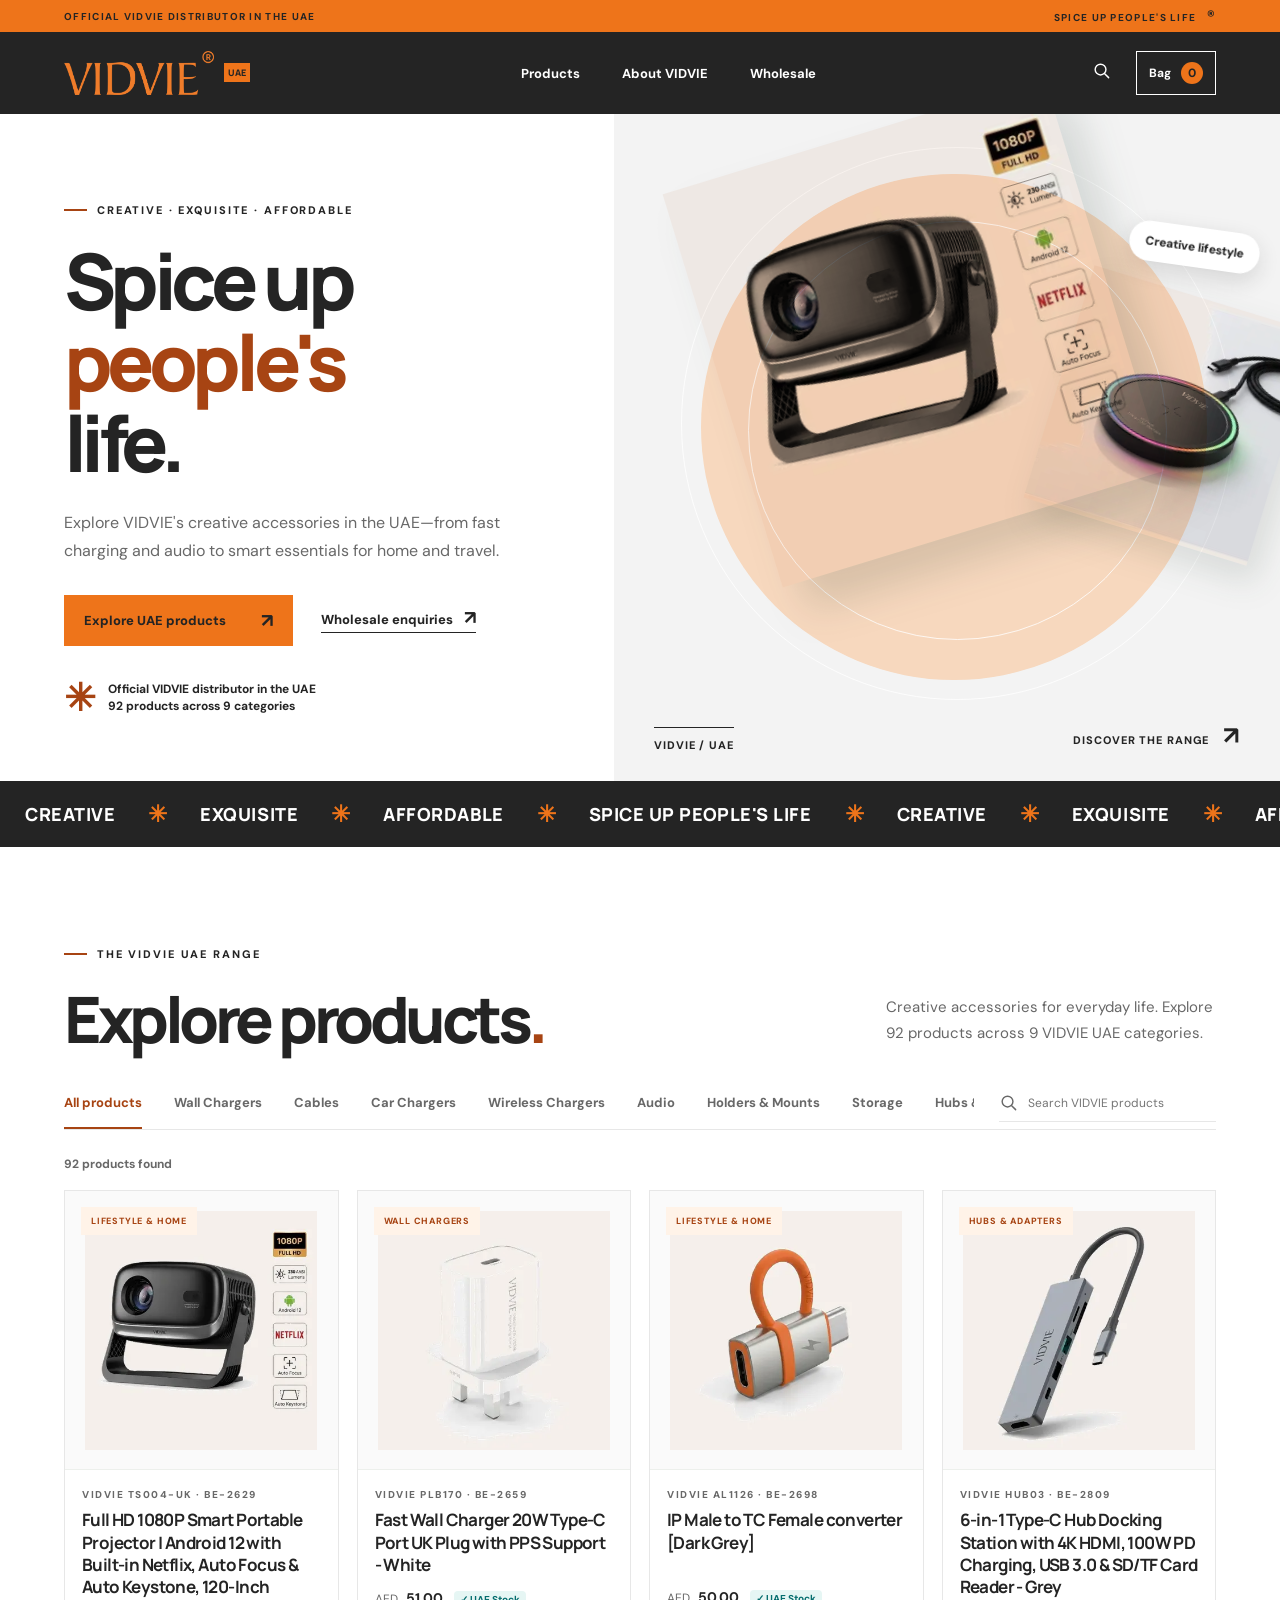
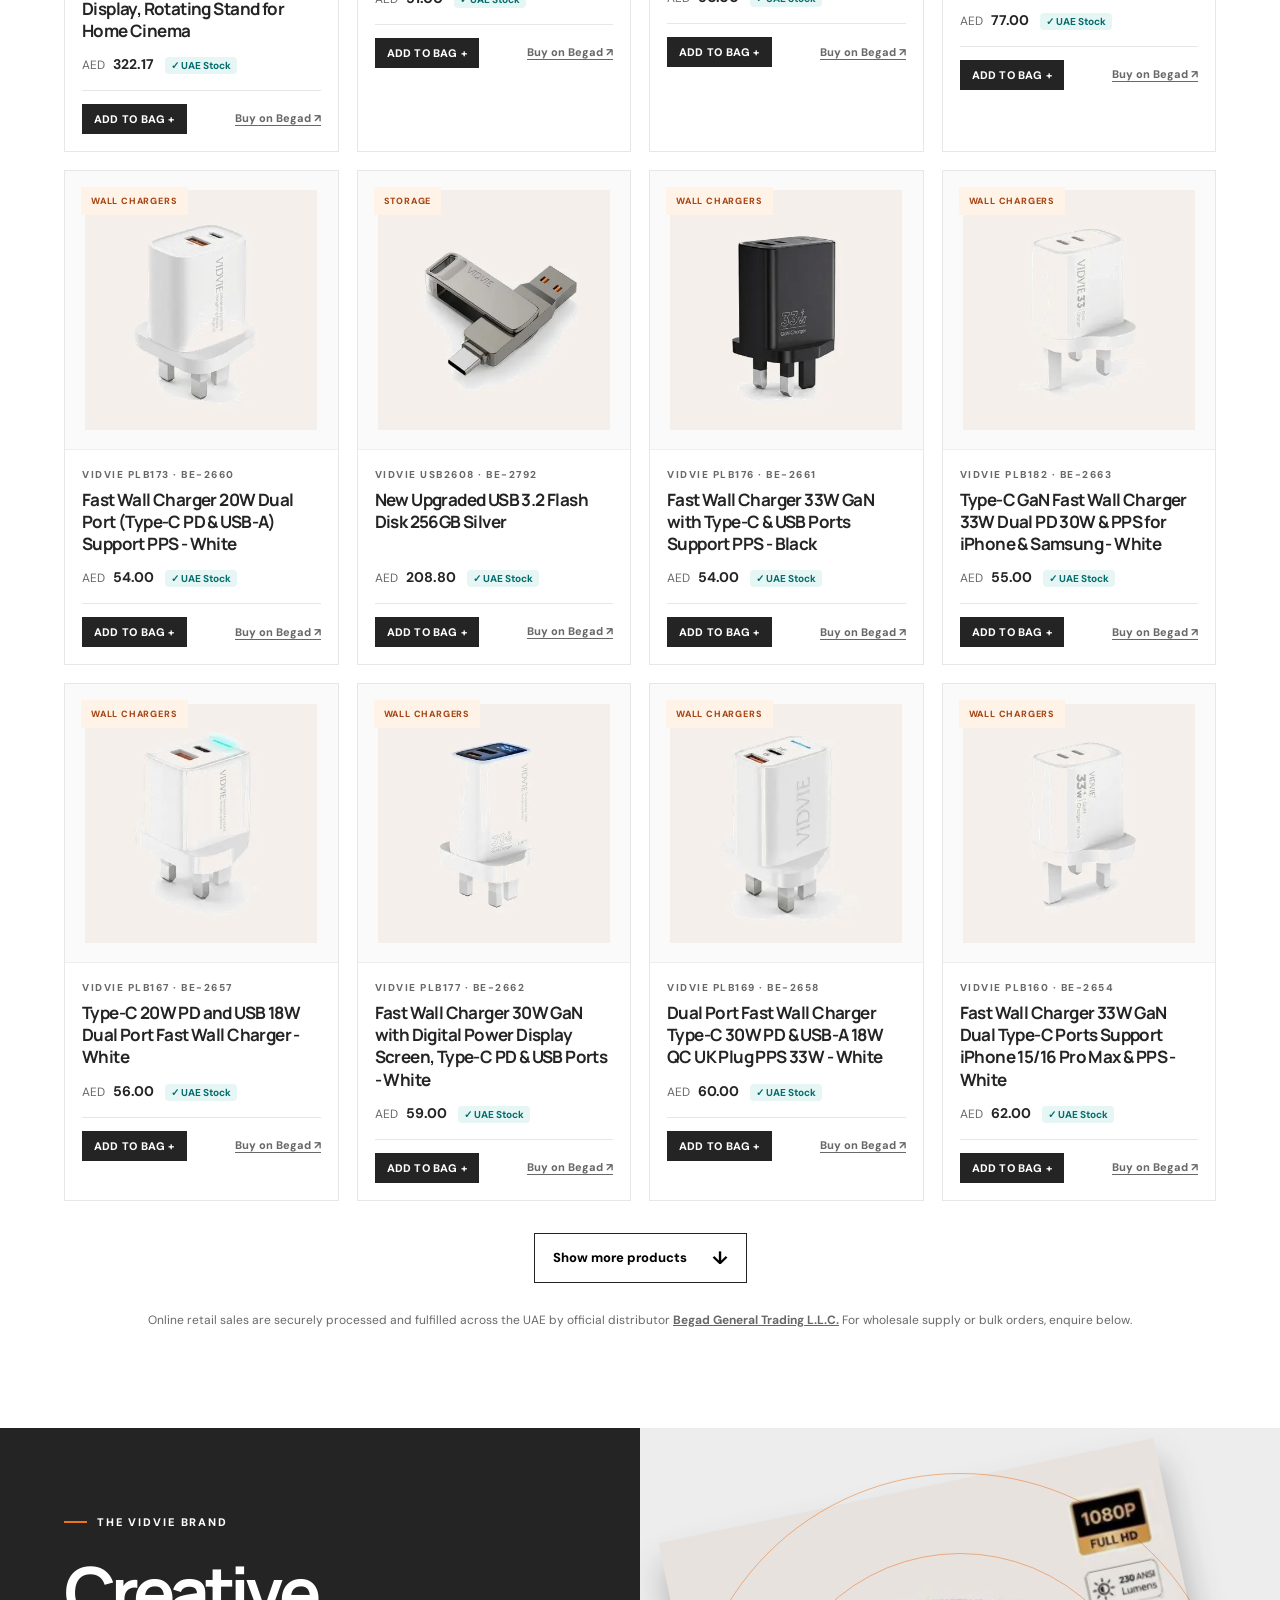
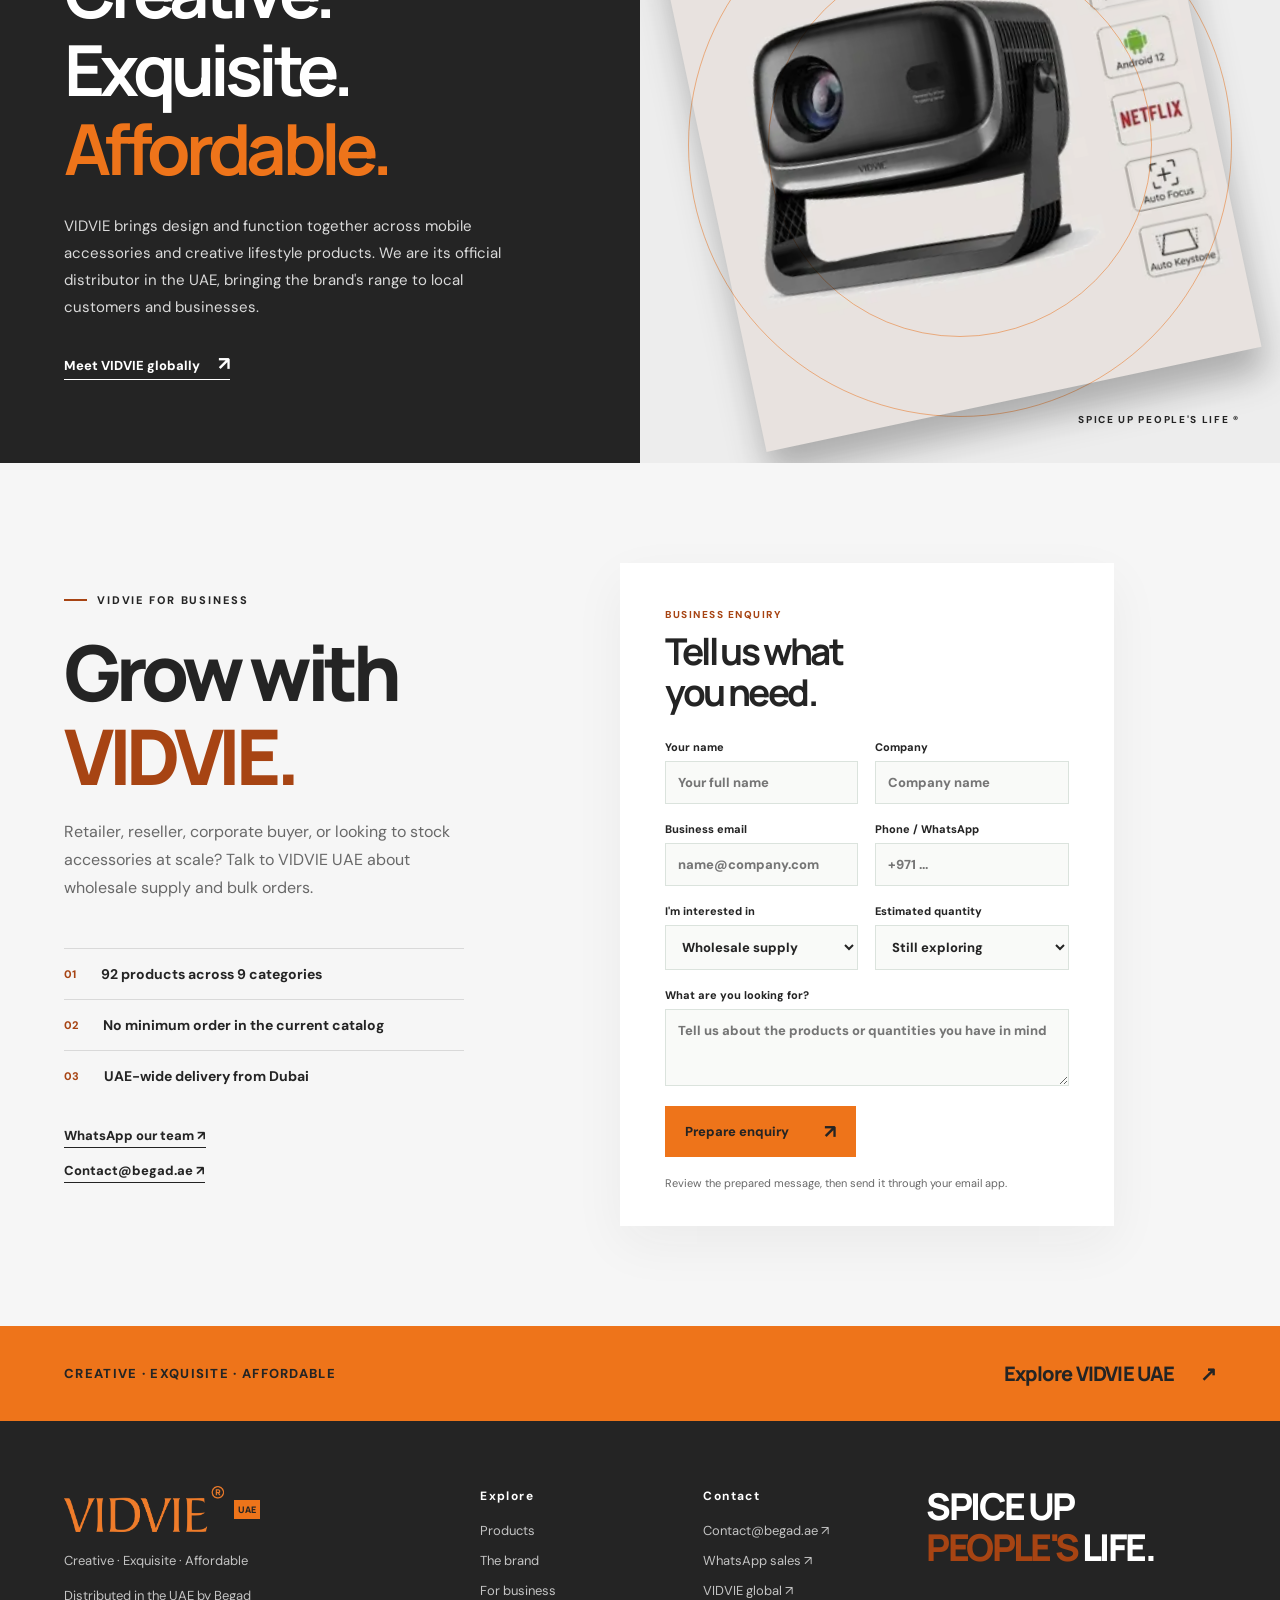
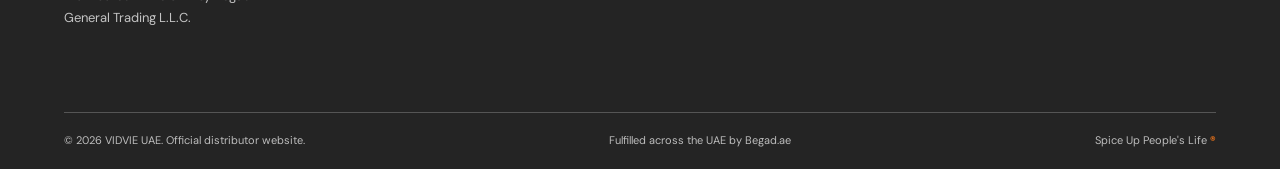
==== commit a4458029: "feat(commerce): add shopping cart and seamless Begad.ae checkout integration - Map 92 VIDVIE catalog" ====
--- a/index.html
+++ b/index.html
@@ -19,7 +19,7 @@
     <header class="site-header">
       <a class="brand" href="#home" aria-label="VIDVIE UAE home"><img class="brand-logo" src="assets/vidvie-official-logo.png" alt="VIDVIE" /><span class="brand-uae">UAE</span></a>
       <nav class="desktop-nav" aria-label="Main navigation"><a href="#collection">Products</a><a href="#about">About VIDVIE</a><a href="#wholesale">Wholesale</a></nav>
-      <div class="header-actions"><button class="icon-button search-trigger" type="button" aria-label="Search products"><svg viewBox="0 0 24 24" aria-hidden="true"><circle cx="10.8" cy="10.8" r="6.8"/><path d="m16 16 5 5"/></svg></button><button class="selection-button" type="button" id="cartTrigger" aria-label="Open selection">Your selection <span id="cartCount">0</span></button><button class="menu-button" type="button" id="menuTrigger" aria-label="Open menu" aria-expanded="false"><span></span><span></span></button></div>
+      <div class="header-actions"><button class="icon-button search-trigger" type="button" aria-label="Search products"><svg viewBox="0 0 24 24" aria-hidden="true"><circle cx="10.8" cy="10.8" r="6.8"/><path d="m16 16 5 5"/></svg></button><button class="selection-button" type="button" id="cartTrigger" aria-label="Open shopping bag">Bag <span id="cartCount">0</span></button><button class="menu-button" type="button" id="menuTrigger" aria-label="Open menu" aria-expanded="false"><span></span><span></span></button></div>
     </header>
     <nav class="mobile-nav" id="mobileNav" aria-label="Mobile navigation"><a href="#collection">Products</a><a href="#about">About VIDVIE</a><a href="#wholesale">Wholesale</a></nav>
     <main>
@@ -28,13 +28,47 @@
         <div class="hero-visual" aria-label="VIDVIE accessories"><div class="hero-orbit orbit-one"></div><div class="hero-orbit orbit-two"></div><div class="hero-disc"></div><img class="hero-product hero-product-main" src="assets/catalog/product-090.webp" alt="VIDVIE TS004-UK smart portable projector" /><img class="hero-product hero-product-small" src="assets/catalog/product-046.webp" alt="VIDVIE WLC1428 QI2 wireless charger" /><div class="hero-tag"><span>VIDVIE / UAE</span><span>DISCOVER THE RANGE <b>↗</b></span></div><div class="floating-label">Creative lifestyle</div></div>
       </section>
       <div class="ticker"><div class="ticker-inner"><span>CREATIVE</span><b>✳</b><span>EXQUISITE</span><b>✳</b><span>AFFORDABLE</span><b>✳</b><span>SPICE UP PEOPLE'S LIFE</span><b>✳</b><span>CREATIVE</span><b>✳</b><span>EXQUISITE</span><b>✳</b><span>AFFORDABLE</span><b>✳</b><span>SPICE UP PEOPLE'S LIFE</span><b>✳</b></div></div>
-      <section class="section collection" id="collection"><div class="section-heading"><div><p class="eyebrow"><span class="eyebrow-line"></span> THE VIDVIE UAE RANGE</p><h2>Explore products<span class="red-period">.</span></h2></div><p>Creative accessories for everyday life. Explore 92 products across 9 VIDVIE UAE categories.</p></div><div class="collection-toolbar"><div class="filter-scroll" id="filters" role="group" aria-label="Filter products"></div><label class="catalog-search"><svg viewBox="0 0 24 24" aria-hidden="true"><circle cx="10.8" cy="10.8" r="6.8"/><path d="m16 16 5 5"/></svg><input id="catalogSearch" type="search" placeholder="Search VIDVIE products" aria-label="Search VIDVIE products" /></label></div><p class="results-count" id="resultsCount"></p><div class="product-grid" id="productGrid"></div><button class="load-more" type="button" id="loadMore">Show more products <span>↓</span></button><p class="catalog-note">Suggested retail prices in AED are from the catalog issued 1 September 2026 and are indicative, excluding 5% VAT. Enquire to confirm current pricing and availability.</p></section>
+      <section class="section collection" id="collection"><div class="section-heading"><div><p class="eyebrow"><span class="eyebrow-line"></span> THE VIDVIE UAE RANGE</p><h2>Explore products<span class="red-period">.</span></h2></div><p>Creative accessories for everyday life. Explore 92 products across 9 VIDVIE UAE categories.</p></div><div class="collection-toolbar"><div class="filter-scroll" id="filters" role="group" aria-label="Filter products"></div><label class="catalog-search"><svg viewBox="0 0 24 24" aria-hidden="true"><circle cx="10.8" cy="10.8" r="6.8"/><path d="m16 16 5 5"/></svg><input id="catalogSearch" type="search" placeholder="Search VIDVIE products" aria-label="Search VIDVIE products" /></label></div><p class="results-count" id="resultsCount"></p><div class="product-grid" id="productGrid"></div><button class="load-more" type="button" id="loadMore">Show more products <span>↓</span></button><p class="catalog-note">Online retail sales are securely processed and fulfilled across the UAE by official distributor <a href="https://begad.ae" target="_blank" rel="noopener noreferrer" style="color:inherit;text-decoration:underline;font-weight:700">Begad General Trading L.L.C.</a> For wholesale supply or bulk orders, enquire below.</p></section>
       <section class="feature-banner" id="about"><div class="feature-copy"><p class="eyebrow light"><span class="eyebrow-line"></span> THE VIDVIE BRAND</p><h2>Creative.<br/>Exquisite.<br/><em>Affordable.</em></h2><p>VIDVIE brings design and function together across mobile accessories and creative lifestyle products. We are its official distributor in the UAE, bringing the brand's range to local customers and businesses.</p><a href="https://www.vidvie.hk/about/index.html" target="_blank" rel="noopener noreferrer">Meet VIDVIE globally <span>↗</span></a></div><div class="feature-art"><div class="feature-ring"></div><div class="feature-ring second"></div><img src="assets/catalog/product-090.webp" alt="VIDVIE TS004-UK smart portable projector"/><span class="feature-art-label">SPICE UP PEOPLE'S LIFE ®</span></div></section>
       <section class="section wholesale" id="wholesale"><div class="wholesale-copy"><p class="eyebrow"><span class="eyebrow-line"></span> VIDVIE FOR BUSINESS</p><h2>Grow with<br/><em>VIDVIE.</em></h2><p>Retailer, reseller, corporate buyer, or looking to stock accessories at scale? Talk to VIDVIE UAE about wholesale supply and bulk orders.</p><div class="benefits"><div><span>01</span><p>92 products across 9 categories</p></div><div><span>02</span><p>No minimum order in the current catalog</p></div><div><span>03</span><p>UAE-wide delivery from Dubai</p></div></div><div class="direct-contact"><a href="https://wa.me/971562386732" target="_blank" rel="noopener noreferrer">WhatsApp our team ↗</a><a href="mailto:Contact@begad.ae">Contact@begad.ae ↗</a></div></div><div class="inquiry-card"><p class="form-kicker">BUSINESS ENQUIRY</p><h3>Tell us what<br/>you need.</h3><form id="inquiryForm"><div class="field-row"><label>Your name<input name="name" required placeholder="Your full name"/></label><label>Company<input name="company" required placeholder="Company name"/></label></div><div class="field-row"><label>Business email<input name="email" type="email" required placeholder="name@company.com"/></label><label>Phone / WhatsApp<input name="phone" type="tel" placeholder="+971 ..."/></label></div><div class="field-row"><label>I'm interested in<select name="interest"><option>Wholesale supply</option><option>Bulk or corporate order</option><option>Retail partnership</option><option>Other partnership</option></select></label><label>Estimated quantity<select name="quantity"><option>Still exploring</option><option>Under 100 units</option><option>100–500 units</option><option>500+ units</option></select></label></div><label>What are you looking for?<textarea name="message" rows="3" placeholder="Tell us about the products or quantities you have in mind"></textarea></label><button class="button button-red" type="submit">Prepare enquiry <span>↗</span></button><p class="form-note">Review the prepared message, then send it through your email app.</p></form><div id="inquiryResult" class="inquiry-result" hidden><p>Your enquiry is ready. Send it to our sales team by email, or copy it for WhatsApp.</p><textarea id="inquiryOutput" readonly rows="8" aria-label="Prepared enquiry"></textarea><a class="button button-red" id="emailInquiry" href="mailto:Contact@begad.ae">Email sales team <span>↗</span></a><button class="button button-dark" type="button" id="copyInquiry">Copy enquiry <span>↗</span></button><button class="reset-link" type="button" id="editInquiry">Edit details</button></div></div></section>
       <section class="cta-strip"><span>CREATIVE · EXQUISITE · AFFORDABLE</span><a href="#collection">Explore VIDVIE UAE <span>↗</span></a></section>
     </main>
-    <footer><div class="footer-main"><div><a class="brand footer-brand" href="#home" aria-label="VIDVIE UAE home"><img class="brand-logo" src="assets/vidvie-official-logo.png" alt="VIDVIE" /><span class="brand-uae">UAE</span></a><p>Creative · Exquisite · Affordable</p><p>Distributed in the UAE by Begad General Trading L.L.C.</p></div><div><h4>Explore</h4><a href="#collection">Products</a><a href="#about">The brand</a><a href="#wholesale">For business</a></div><div><h4>Contact</h4><a href="mailto:Contact@begad.ae">Contact@begad.ae ↗</a><a href="https://wa.me/971562386732" target="_blank" rel="noopener noreferrer">WhatsApp sales ↗</a><a href="https://www.vidvie.hk/" target="_blank" rel="noopener noreferrer">VIDVIE global ↗</a></div><div class="footer-statement">SPICE UP<br/><em>PEOPLE'S</em> LIFE.</div></div><div class="footer-bottom"><span>© <span id="year"></span> VIDVIE UAE. Preview website.</span><span>Official VIDVIE distributor in the UAE</span><span>Spice Up People's Life <b>®</b></span></div></footer>
-    <div class="drawer-backdrop" id="drawerBackdrop" hidden></div><aside class="selection-drawer" id="selectionDrawer" aria-label="Your product selection" aria-hidden="true"><div class="drawer-header"><div><p class="eyebrow">YOUR SHORTLIST</p><h2>Your selection<span class="red-period">.</span></h2></div><button class="drawer-close" id="drawerClose" type="button" aria-label="Close selection">×</button></div><div id="selectionItems" class="selection-items"></div><div class="drawer-footer"><p>Save a shortlist of products to discuss with the VIDVIE UAE team. Confirm prices and availability with sales before ordering.</p><a class="button button-red" id="emailSelection" href="mailto:Contact@begad.ae">Email your selection <span>↗</span></a><button class="button button-dark" type="button" id="copySelection">Copy product list <span>↗</span></button></div></aside>
+    <footer><div class="footer-main"><div><a class="brand footer-brand" href="#home" aria-label="VIDVIE UAE home"><img class="brand-logo" src="assets/vidvie-official-logo.png" alt="VIDVIE" /><span class="brand-uae">UAE</span></a><p>Creative · Exquisite · Affordable</p><p>Distributed in the UAE by Begad General Trading L.L.C.</p></div><div><h4>Explore</h4><a href="#collection">Products</a><a href="#about">The brand</a><a href="#wholesale">For business</a></div><div><h4>Contact</h4><a href="mailto:Contact@begad.ae">Contact@begad.ae ↗</a><a href="https://wa.me/971562386732" target="_blank" rel="noopener noreferrer">WhatsApp sales ↗</a><a href="https://www.vidvie.hk/" target="_blank" rel="noopener noreferrer">VIDVIE global ↗</a></div><div class="footer-statement">SPICE UP<br/><em>PEOPLE'S</em> LIFE.</div></div><div class="footer-bottom"><span>© <span id="year"></span> VIDVIE UAE. Official distributor website.</span><span>Fulfilled across the UAE by Begad.ae</span><span>Spice Up People's Life <b>®</b></span></div></footer>
+    <div class="drawer-backdrop" id="drawerBackdrop" hidden></div>
+    <aside class="selection-drawer" id="selectionDrawer" aria-label="Your shopping bag" aria-hidden="true">
+      <div class="drawer-header">
+        <div>
+          <p class="eyebrow">VIDVIE × BEGAD</p>
+          <h2>Shopping Bag<span class="red-period">.</span></h2>
+        </div>
+        <button class="drawer-close" id="drawerClose" type="button" aria-label="Close bag">×</button>
+      </div>
+      <div id="selectionItems" class="selection-items"></div>
+      <div class="drawer-footer" id="drawerFooter">
+        <div class="cart-summary-box">
+          <div class="cart-subtotal-row">
+            <span>Subtotal</span>
+            <strong id="cartSubtotal">AED 0.00</strong>
+          </div>
+          <p class="cart-dispatch-note">🚚 Fast UAE delivery & official warranty fulfilled by <strong>Begad.ae</strong>. Accepts Cards, Apple Pay, Tabby & COD.</p>
+        </div>
+        <button class="button button-red cart-main-btn" id="begadCheckoutBtn" type="button">
+          Checkout on Begad <span>↗</span>
+        </button>
+        <a class="button button-dark cart-main-btn" id="begadReviewBtn" href="https://begad.ae/en/cart" target="_blank" rel="noopener noreferrer">
+          View Cart on Begad <span>↗</span>
+        </a>
+        <div class="cart-secondary-actions">
+          <button class="cart-text-btn" id="whatsappOrderBtn" type="button">WhatsApp Order ↗</button>
+          <span class="cart-sep">·</span>
+          <a class="cart-text-btn" id="emailSelection" href="mailto:Contact@begad.ae">Email list ↗</a>
+          <span class="cart-sep">·</span>
+          <button class="cart-text-btn" id="copySelection" type="button">Copy list</button>
+          <span class="cart-sep">·</span>
+          <button class="cart-text-btn" id="clearCartBtn" type="button">Clear bag</button>
+        </div>
+      </div>
+    </aside>
     <div class="toast" id="toast" role="status" aria-live="polite"></div>
   </body>
 </html>
--- a/styles.css
+++ b/styles.css
@@ -1,3 +1,33 @@
 :root{--ink:#242424;--muted:#686868;--red:#a74413;--brand:#ee741a;--cream:#fff;--line:#e7e7e7;--dark:#242424}*{box-sizing:border-box}html{scroll-behavior:smooth}body{margin:0;background:var(--cream);color:var(--ink);font-family:'DM Sans',sans-serif}button,input,select,textarea{font:inherit}button{cursor:pointer}a{color:inherit;text-decoration:none}svg{fill:none;stroke:currentColor;stroke-width:1.8;stroke-linecap:round}img{display:block;max-width:100%}section[id]{scroll-margin-top:85px}.topbar{height:32px;background:var(--brand);color:var(--ink);display:flex;align-items:center;justify-content:space-between;padding:0 5%;font-size:10px;letter-spacing:.13em;font-weight:700}.spark{font-size:15px;margin-left:7px}.site-header{height:82px;padding:0 5%;display:flex;align-items:center;justify-content:space-between;border-bottom:0;position:relative;z-index:20;background:var(--dark);color:#fff}.brand{display:inline-flex;align-items:center;gap:10px}.brand-logo{width:150px;height:auto;object-fit:contain}.brand-uae{font:800 9px 'Manrope',sans-serif;letter-spacing:.01em;background:var(--brand);color:var(--ink);padding:3px 4px;align-self:center}.footer-brand .brand-logo{width:160px}.desktop-nav{display:flex;gap:42px;font-size:13px;font-weight:700}.desktop-nav a:hover,.footer-main a:hover{color:var(--brand)}.text-link:hover{color:var(--red)}.header-actions{display:flex;align-items:center;gap:20px}.icon-button,.menu-button,.drawer-close{border:0;background:none;padding:5px;color:inherit}.icon-button svg,.catalog-search svg{width:19px;height:19px}.selection-button{border:1px solid #fff;background:transparent;color:#fff;padding:10px 12px;font-size:12px;font-weight:700}.selection-button span{background:var(--brand);color:var(--ink);border-radius:50%;width:22px;height:22px;display:inline-flex;align-items:center;justify-content:center;margin-left:7px}.menu-button{display:none;width:27px}.menu-button span{display:block;height:2px;background:#fff;margin:5px 0}.mobile-nav{display:none}.hero{display:grid;grid-template-columns:48% 52%;min-height:640px;overflow:hidden}.hero-copy{padding:89px 7% 55px 10.4%;display:flex;flex-direction:column;align-items:flex-start}.eyebrow{font-size:11px;letter-spacing:.17em;font-weight:800;margin:0 0 23px;display:flex;align-items:center;gap:10px}.eyebrow-line{width:23px;height:2px;background:var(--red);display:inline-block}.hero h1,h2,h3{font-family:'Manrope',sans-serif;letter-spacing:-.07em}.hero h1{font-size:clamp(56px,6.1vw,92px);line-height:1.04;margin:0 0 25px;font-weight:800}.hero h1 em,.feature-banner h2 em,.wholesale h2 em,.footer-statement em{font-style:normal;color:var(--red)}.hero-description{max-width:460px;color:var(--muted);font-size:16px;line-height:1.75;margin:0 0 30px}.hero-buttons{display:flex;align-items:center;gap:28px}.button{display:inline-flex;align-items:center;justify-content:space-between;gap:35px;border:0;padding:16px 20px;font-size:13px;font-weight:800;min-height:50px;transition:transform .2s,background .2s}.button:hover{transform:translateY(-3px)}.button span,.text-link span{font-size:19px;line-height:1}.button-dark{background:var(--dark);color:#fff}.button-red,.button-brand{background:var(--brand);color:var(--ink)}.text-link{font-size:13px;font-weight:800;padding-bottom:4px;border-bottom:1px solid var(--ink)}.text-link span{margin-left:8px}.hero-caption{display:flex;gap:12px;align-items:center;margin-top:auto;padding-top:25px;font-size:12px;line-height:1.45;font-weight:700}.caption-asterisk{font-size:38px;color:var(--red)}.hero-visual{position:relative;background:#f3f3f3;min-height:640px;overflow:hidden}.hero-disc{position:absolute;border-radius:50%;width:76%;aspect-ratio:1;background:#f7d8be;top:9%;left:13%}.hero-orbit{position:absolute;border:1px solid rgba(255,255,255,.8);border-radius:50%;width:83%;aspect-ratio:1;top:5%;left:10%;z-index:2}.orbit-two{width:63%;top:16%;left:20%}.hero-product{position:absolute;z-index:3;object-fit:contain;mix-blend-mode:multiply}.hero-product-main{width:60%;left:15%;top:2%;transform:rotate(-17deg);filter:drop-shadow(20px 30px 19px rgba(31,58,44,.14))}.hero-product-small{width:35%;right:-1%;top:27%;transform:rotate(17deg);filter:drop-shadow(12px 15px 16px rgba(31,58,44,.12))}.hero-tag{position:absolute;z-index:4;left:6%;right:6%;bottom:29px;display:flex;justify-content:space-between;align-items:end;font-size:11px;font-weight:800;letter-spacing:.08em}.hero-tag span:first-child{border-top:1px solid var(--ink);padding-top:10px}.hero-tag b{font-size:25px;margin-left:10px}.floating-label{position:absolute;z-index:5;top:17%;right:3%;padding:12px 16px;background:#fff;border-radius:30px;transform:rotate(8deg);font-size:12px;font-weight:800;box-shadow:0 8px 22px #24242424}.ticker{overflow:hidden;background:var(--dark);color:#fff;height:66px;display:flex;align-items:center}.ticker-inner{min-width:max-content;display:flex;align-items:center;gap:33px;padding-left:25px;animation:marquee 27s linear infinite}.ticker span{font:800 18px 'Manrope',sans-serif;letter-spacing:.03em}.ticker b{font-size:23px;color:var(--brand)}@keyframes marquee{to{transform:translateX(-50%)}}.section{padding:100px 5%}.section-heading{display:flex;align-items:end;justify-content:space-between;gap:30px;margin-bottom:40px}.section-heading h2,.wholesale h2{font-size:clamp(45px,5vw,70px);line-height:1.09;margin:0;font-weight:800}.red-period{color:var(--red)}.section-heading>p{max-width:330px;color:var(--muted);line-height:1.7;margin:0 0 7px;font-size:15px}.collection-toolbar{display:flex;justify-content:space-between;gap:25px;align-items:center;border-bottom:1px solid var(--line);margin-bottom:26px}.filter-scroll{display:flex;gap:32px;overflow-x:auto}.filter{white-space:nowrap;background:none;border:0;border-bottom:2px solid transparent;padding:0 0 16px;font-size:13px;font-weight:700;color:var(--muted)}.filter.active{color:var(--red);border-color:var(--red)}.catalog-search{display:flex;align-items:center;gap:8px;color:var(--muted);border-bottom:1px solid var(--line);padding-bottom:9px;margin-bottom:7px}.catalog-search input{border:0;background:none;outline:0;width:190px;font-size:12px}.product-grid{display:grid;grid-template-columns:repeat(4,minmax(0,1fr));gap:18px}.product-card{background:#fff;min-width:0;border:1px solid var(--line)}.product-image{height:278px;background:#fafafa;display:flex;align-items:center;justify-content:center;position:relative;overflow:hidden}.product-image img{width:87%;height:86%;object-fit:contain;mix-blend-mode:multiply;transition:transform .35s}.product-card:hover img{transform:scale(1.065)}.product-badge{position:absolute;z-index:2;top:16px;left:16px;font-size:9px;font-weight:800;letter-spacing:.09em;color:var(--red);background:#fff3e8;padding:8px 10px}.product-info{padding:18px 17px 17px;border-top:1px solid #edf0ec}.product-category{font-size:10px;text-transform:uppercase;letter-spacing:.15em;color:var(--muted);font-weight:800;margin:0 0 8px}.product-info h3{font-size:17px;letter-spacing:-.035em;margin:0 0 5px;line-height:1.3}.product-model{font-size:12px;color:var(--muted);margin:0 0 16px}.product-actions{display:flex;justify-content:space-between;align-items:center;border-top:1px solid var(--line);padding-top:13px}.product-actions a{font-size:11px;font-weight:800;border-bottom:1px solid currentColor}.add-button{width:32px;height:32px;border-radius:50%;border:1px solid var(--ink);background:transparent;font-size:21px;line-height:1;transition:background .2s,color .2s}.add-button:hover{background:var(--ink);color:#fff}.no-results{grid-column:1/-1;text-align:center;padding:65px;color:var(--muted)}.catalog-note{text-align:center;color:var(--muted);font-size:12px;margin:29px 0 0}.feature-banner{display:grid;grid-template-columns:50% 50%;min-height:565px;background:#242424;color:#fff;overflow:hidden}.feature-copy{padding:87px 10%;position:relative;z-index:2}.eyebrow.light .eyebrow-line{background:var(--brand)}.feature-banner h2{font-size:clamp(45px,5.5vw,78px);line-height:1.12;margin:0 0 25px}.feature-banner h2 em{color:var(--brand)}.feature-copy>p:not(.eyebrow){line-height:1.8;font-size:15px;color:#dadada;max-width:465px;margin:0 0 30px}.feature-copy>a{font-weight:800;font-size:13px;border-bottom:1px solid #fff;padding-bottom:5px}.feature-copy>a span{font-size:19px;margin-left:15px}.feature-art{position:relative;background:#ededed;overflow:hidden;display:flex;align-items:center;justify-content:center}.feature-ring{position:absolute;width:85%;aspect-ratio:1;border:1px solid #ee741a80;border-radius:50%}.feature-ring.second{width:60%}.feature-art img{width:80%;max-height:520px;object-fit:contain;mix-blend-mode:screen;filter:drop-shadow(0 24px 17px #24242450);transform:rotate(-12deg)}.feature-art-label{position:absolute;bottom:37px;right:40px;letter-spacing:.17em;font-size:10px;font-weight:800;color:var(--ink)}.wholesale{display:grid;grid-template-columns:minmax(0,45%) minmax(0,1fr);gap:8%;padding-right:13%;background:#f6f6f6}.wholesale-copy{padding-top:30px}.wholesale h2{font-size:clamp(55px,6vw,84px);margin-bottom:20px}.wholesale-copy>p:not(.eyebrow){max-width:410px;line-height:1.75;color:var(--muted)}.benefits{margin-top:46px;max-width:400px}.benefits div{display:flex;gap:25px;border-top:1px solid #d9d9d9;padding:16px 0;align-items:center}.benefits span{font-size:11px;color:var(--red);font-weight:800}.benefits p{margin:0;font-size:14px;font-weight:700}.inquiry-card{background:#fff;padding:45px 45px 35px;box-shadow:0 18px 50px #2424240d}.form-kicker{letter-spacing:.15em;font-size:10px;color:var(--red);font-weight:800;margin:0 0 10px}.inquiry-card h3{font-size:37px;line-height:1.1;margin:0 0 27px}.inquiry-card form{display:flex;flex-direction:column;gap:18px}.field-row{display:grid;grid-template-columns:repeat(2,minmax(0,1fr));gap:17px}.inquiry-card label{min-width:0;font-size:11px;font-weight:800;display:flex;flex-direction:column;gap:7px}.inquiry-card input,.inquiry-card select,.inquiry-card textarea{border:1px solid #dbe3dd;background:#f9faf8;border-radius:0;padding:12px;outline-color:var(--red);color:var(--ink);min-width:0;font-size:13px}.inquiry-card textarea{resize:vertical}.inquiry-card .button{align-self:flex-start;margin-top:2px}.form-note{font-size:11px;color:var(--muted);line-height:1.5;margin:0}.inquiry-result p{color:var(--muted);line-height:1.6}.inquiry-result textarea{width:100%;margin-bottom:15px}.reset-link{display:block;background:none;border:0;text-decoration:underline;margin-top:13px;padding:0;font-weight:700;font-size:12px}.cta-strip{display:flex;align-items:center;justify-content:space-between;gap:20px;background:var(--brand);color:var(--ink);padding:34px 5%;font-size:13px;font-weight:800;letter-spacing:.1em}.cta-strip a{font:800 20px 'Manrope',sans-serif;letter-spacing:-.04em}.cta-strip a span{margin-left:22px}footer{background:#242424;color:#fff;padding:65px 5% 22px}.footer-main{display:grid;grid-template-columns:2fr 1fr 1fr 1.5fr;gap:30px;padding-bottom:70px}.footer-brand .brand-uae{background:var(--brand);color:var(--ink)}.footer-main p{color:#c4c4c4;font-size:13px;line-height:1.7;max-width:220px}.footer-main h4{font-size:12px;letter-spacing:.12em;margin:2px 0 18px}.footer-main a:not(.brand){display:block;color:#c4c4c4;font-size:13px;margin-bottom:13px}.footer-statement{font:800 37px/1.1 'Manrope',sans-serif;letter-spacing:-.07em}.footer-bottom{border-top:1px solid #555;padding-top:20px;display:flex;justify-content:space-between;gap:15px;color:#bdbdbd;font-size:11px}.footer-bottom b{color:var(--brand)}.drawer-backdrop{position:fixed;inset:0;background:#00000080;z-index:39}.selection-drawer{position:fixed;z-index:40;top:0;right:0;width:min(440px,100%);height:100vh;background:var(--cream);transform:translateX(105%);transition:transform .3s;display:flex;flex-direction:column;padding:28px}.selection-drawer.open{transform:translateX(0)}.drawer-header{display:flex;justify-content:space-between;align-items:start;border-bottom:1px solid var(--line);padding-bottom:20px}.drawer-header .eyebrow{margin-bottom:6px}.drawer-header h2{font-size:30px;margin:0}.drawer-close{font-size:32px;line-height:1}.selection-items{overflow:auto;flex:1}.selection-item{display:flex;align-items:center;gap:15px;padding:15px 0;border-bottom:1px solid var(--line)}.selection-item img{width:75px;height:75px;object-fit:contain;background:#fff}.selection-item h3{font-size:14px;margin:0 0 3px}.selection-item p{font-size:11px;color:var(--muted);margin:0}.selection-item button{margin-left:auto;border:0;background:none;color:var(--red);font-size:12px;font-weight:700}.selection-empty{padding:35px 0;color:var(--muted);font-size:14px;line-height:1.7}.drawer-footer{border-top:1px solid var(--line);padding-top:20px}.drawer-footer p{font-size:12px;color:var(--muted);line-height:1.6}.drawer-footer .button{width:100%}.toast{position:fixed;z-index:50;left:50%;bottom:24px;transform:translate(-50%,80px);background:var(--dark);color:#fff;padding:13px 20px;font-size:13px;opacity:0;transition:all .25s;pointer-events:none}.toast.visible{opacity:1;transform:translate(-50%,0)}
 [hidden]{display:none!important}.results-count{font-size:12px;color:var(--muted);font-weight:700;margin:0 0 18px}.load-more{display:flex;align-items:center;gap:25px;margin:32px auto 0;border:1px solid var(--ink);background:none;padding:12px 18px;font-size:13px;font-weight:800}.load-more:hover{background:var(--ink);color:#fff}.load-more span{font-size:18px}.product-price{font-size:12px;color:var(--muted);min-height:20px;margin:13px 0 15px}.product-price strong{font-size:14px;color:var(--ink);margin-left:5px}.product-actions{display:flex;justify-content:space-between;align-items:center;border-top:1px solid var(--line);padding-top:13px}.product-actions a{font-size:11px;font-weight:800;border-bottom:1px solid currentColor}.product-info h3{min-height:66px}.feature-art img{mix-blend-mode:multiply}.direct-contact{display:flex;flex-direction:column;align-items:flex-start;gap:14px;margin-top:26px}.direct-contact a{font-size:13px;font-weight:800;border-bottom:1px solid var(--ink);padding-bottom:3px}.inquiry-result .button{display:flex;width:max-content;margin:13px 0}.drawer-footer .button{margin-top:10px}
 @media(max-width:1050px){.hero-copy{padding-left:8%}.hero h1{font-size:60px}.product-grid{grid-template-columns:repeat(3,1fr)}.wholesale{padding-right:7%;gap:5%}}@media(max-width:900px){.topbar span:last-child,.desktop-nav,.search-trigger{display:none}.site-header{height:70px}.menu-button{display:block}.header-actions{gap:10px}.mobile-nav{display:none;position:absolute;z-index:19;background:var(--dark);color:#fff;left:0;right:0;padding:20px 5%;box-shadow:0 12px 20px #24242415}.mobile-nav.open{display:grid;gap:18px}.mobile-nav a{font-size:15px;font-weight:800}.hero{grid-template-columns:1fr}.hero-copy{padding:70px 6% 38px;min-height:550px}.hero h1{font-size:clamp(57px,11vw,82px)}.hero-caption{margin-top:35px;padding-top:0}.hero-visual{min-height:500px}.hero-product-main{width:60%;top:-8%}.hero-product-small{top:22%}.section{padding:75px 5%}.section-heading{display:block}.section-heading>p{margin-top:18px}.collection-toolbar{display:block}.filter-scroll{gap:22px;margin-bottom:13px}.catalog-search{margin-bottom:15px;width:max-content}.product-grid{grid-template-columns:repeat(2,1fr)}.feature-banner,.wholesale{grid-template-columns:1fr}.feature-copy{padding:75px 6%}.feature-art{min-height:450px}.wholesale{padding:75px 5%}.wholesale-copy{padding-top:0}.inquiry-card{padding:35px}.footer-main{grid-template-columns:2fr 1fr 1fr}.footer-statement{grid-column:1/-1}.footer-bottom{flex-wrap:wrap}}@media(max-width:480px){.topbar{font-size:9px}.brand-logo{width:128px}.selection-button{font-size:0}.selection-button span{font-size:12px;margin-left:0}.hero-copy{min-height:530px}.hero-buttons{gap:16px}.button{gap:15px;padding:14px}.hero-visual{min-height:390px}.hero-product-main{width:66%;left:7%}.hero-product-small{width:38%}.floating-label{font-size:10px}.ticker{height:55px}.ticker span{font-size:14px}.product-grid{gap:10px}.product-image{height:190px}.product-info{padding:14px 11px}.product-info h3{font-size:14px;min-height:73px}.product-actions a{font-size:10px}.product-price{font-size:10px}.product-price strong{font-size:12px}.field-row{grid-template-columns:1fr}.inquiry-card{padding:27px}.footer-main{grid-template-columns:1fr 1fr}.footer-main>div:first-child,.footer-statement{grid-column:1/-1}.footer-bottom span:nth-child(2){display:none}.cta-strip{display:block}.cta-strip a{display:block;margin-top:15px}}
+/* E-commerce Product Card & Begad Cart Enhancements */
+.button-add-cart{background:var(--dark);color:#fff;border:0;padding:8px 12px;font-size:11px;font-weight:800;letter-spacing:.02em;text-transform:uppercase;cursor:pointer;transition:background .2s,transform .2s;display:inline-flex;align-items:center;gap:4px}
+.button-add-cart:hover{background:var(--brand);color:var(--ink);transform:translateY(-1px)}
+.button-buy-begad{font-size:11px;font-weight:800;color:var(--muted);border-bottom:1px solid var(--muted);white-space:nowrap;transition:color .2s,border-color .2s}
+.button-buy-begad:hover{color:var(--brand);border-color:var(--brand)}
+.stock-badge{font-size:10px;font-weight:700;color:#056d6e;margin-left:8px;background:#e6f6f4;padding:2px 6px;border-radius:4px;display:inline-block}
+.stock-badge.out{color:var(--red);background:#fdeeee}
+.cart-item{display:grid;grid-template-columns:70px 1fr auto;gap:12px;padding:14px 0;border-bottom:1px solid var(--line);align-items:center}
+.cart-item-img{width:70px;height:70px;object-fit:contain;background:#fafafa;border:1px solid var(--line);border-radius:6px}
+.cart-item-details{min-width:0}
+.cart-item-details h3{font-size:13px;font-weight:700;line-height:1.25;margin:0 0 3px;overflow:hidden;text-overflow:ellipsis;display:-webkit-box;-webkit-line-clamp:2;-webkit-box-orient:vertical}
+.cart-item-meta{font-size:11px;color:var(--muted);margin:0 0 6px}
+.cart-item-controls{display:flex;align-items:center;gap:10px;flex-wrap:wrap}
+.cart-qty-control{display:inline-flex;align-items:center;border:1px solid var(--line);background:#fff;border-radius:4px;overflow:hidden}
+.cart-qty-btn{border:0;background:none;width:26px;height:26px;font-size:14px;font-weight:700;display:flex;align-items:center;justify-content:center;cursor:pointer;color:var(--ink);transition:background .15s}
+.cart-qty-btn:hover{background:#f0f0f0}
+.cart-qty-num{min-width:26px;text-align:center;font-size:12px;font-weight:800}
+.cart-item-line-total{font-size:12px;font-weight:800;color:var(--ink)}
+.cart-item-remove{border:0;background:none;color:var(--red);font-size:18px;line-height:1;padding:4px 6px;cursor:pointer;opacity:.8;transition:opacity .2s}
+.cart-item-remove:hover{opacity:1}
+.cart-summary-box{background:#f9f9f9;border:1px solid var(--line);border-radius:6px;padding:12px 14px;margin-bottom:12px}
+.cart-subtotal-row{display:flex;justify-content:space-between;align-items:center;font-size:15px;font-weight:800;margin-bottom:6px}
+.cart-dispatch-note{font-size:11px;color:var(--muted);margin:0;line-height:1.4}
+.cart-main-btn{width:100%;justify-content:center;margin-top:8px}
+.cart-secondary-actions{display:flex;align-items:center;justify-content:center;gap:8px;margin-top:12px;flex-wrap:wrap}
+.cart-text-btn{border:0;background:none;font-size:11px;font-weight:700;color:var(--muted);text-decoration:underline;cursor:pointer;padding:0}
+.cart-text-btn:hover{color:var(--ink)}
+.cart-sep{color:var(--line);font-size:12px}
+.product-actions{display:flex;justify-content:space-between;align-items:center;gap:10px;border-top:1px solid var(--line);padding-top:13px}
+
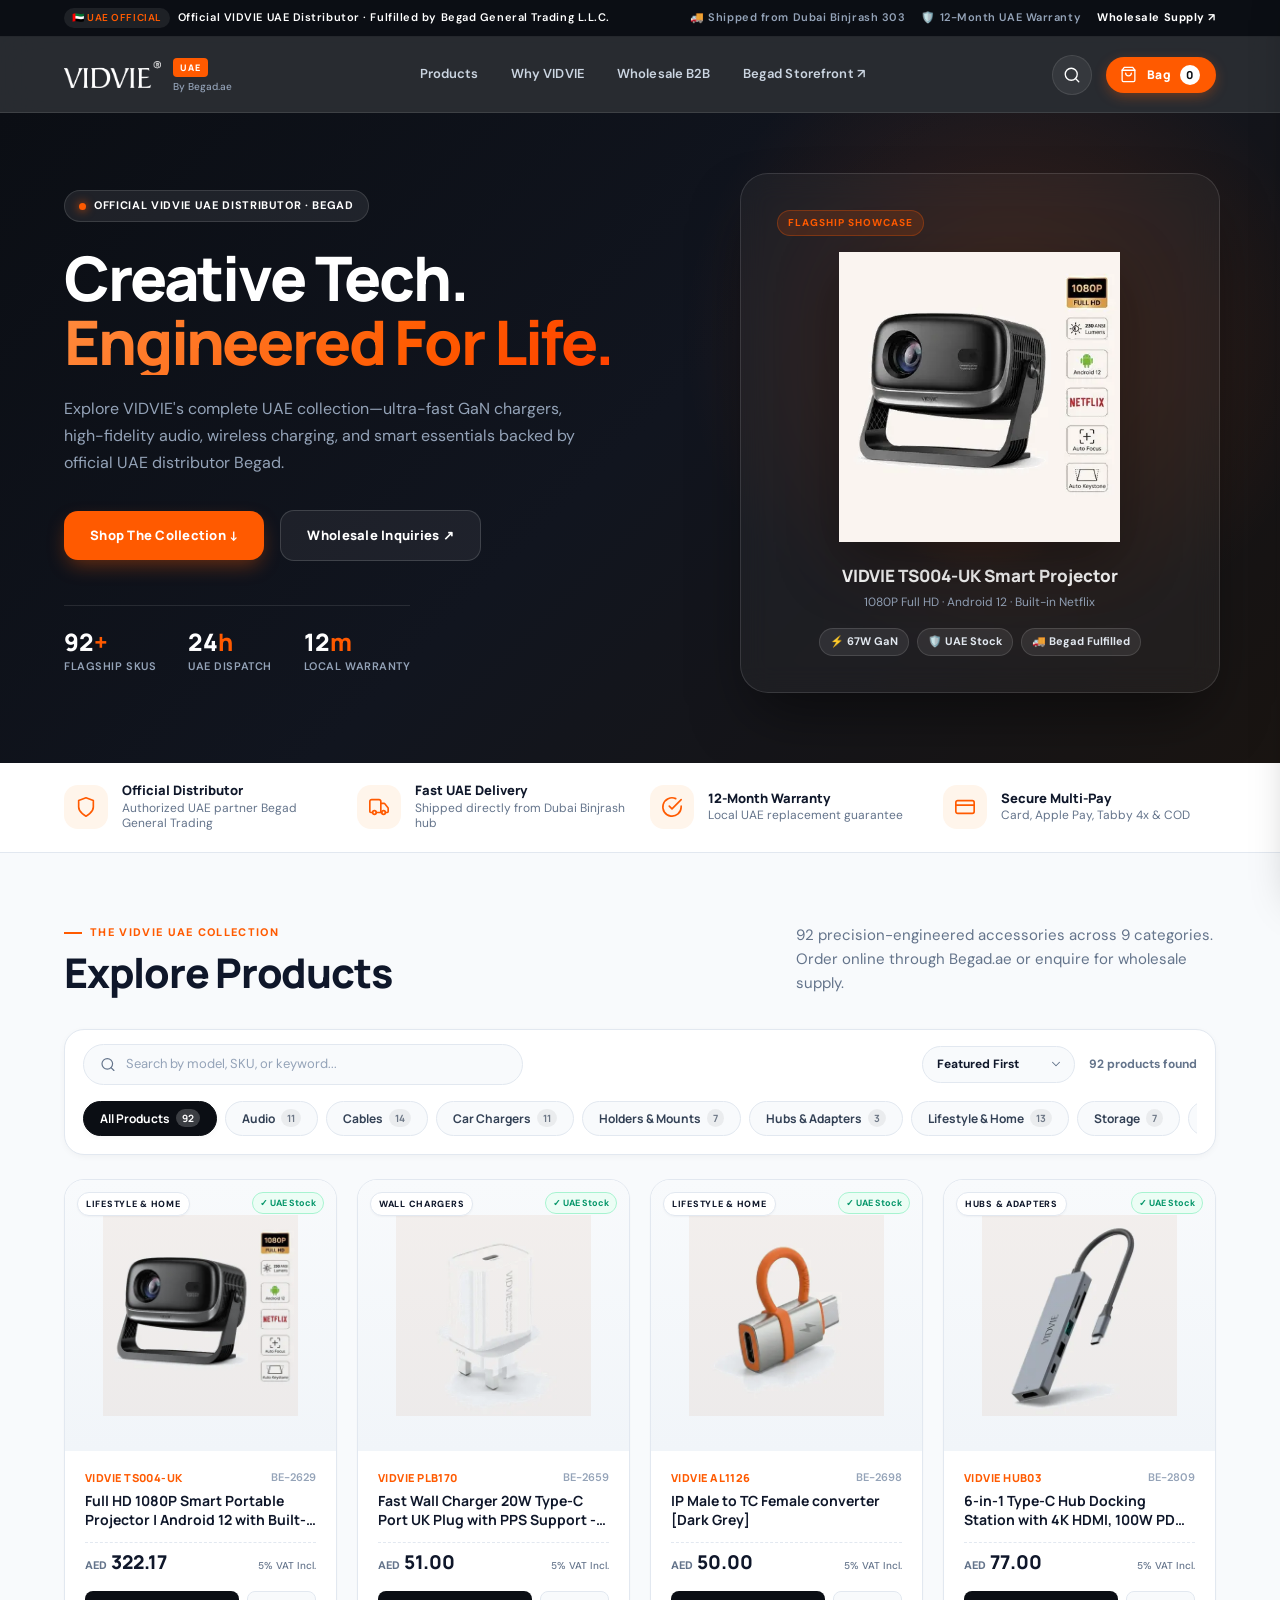
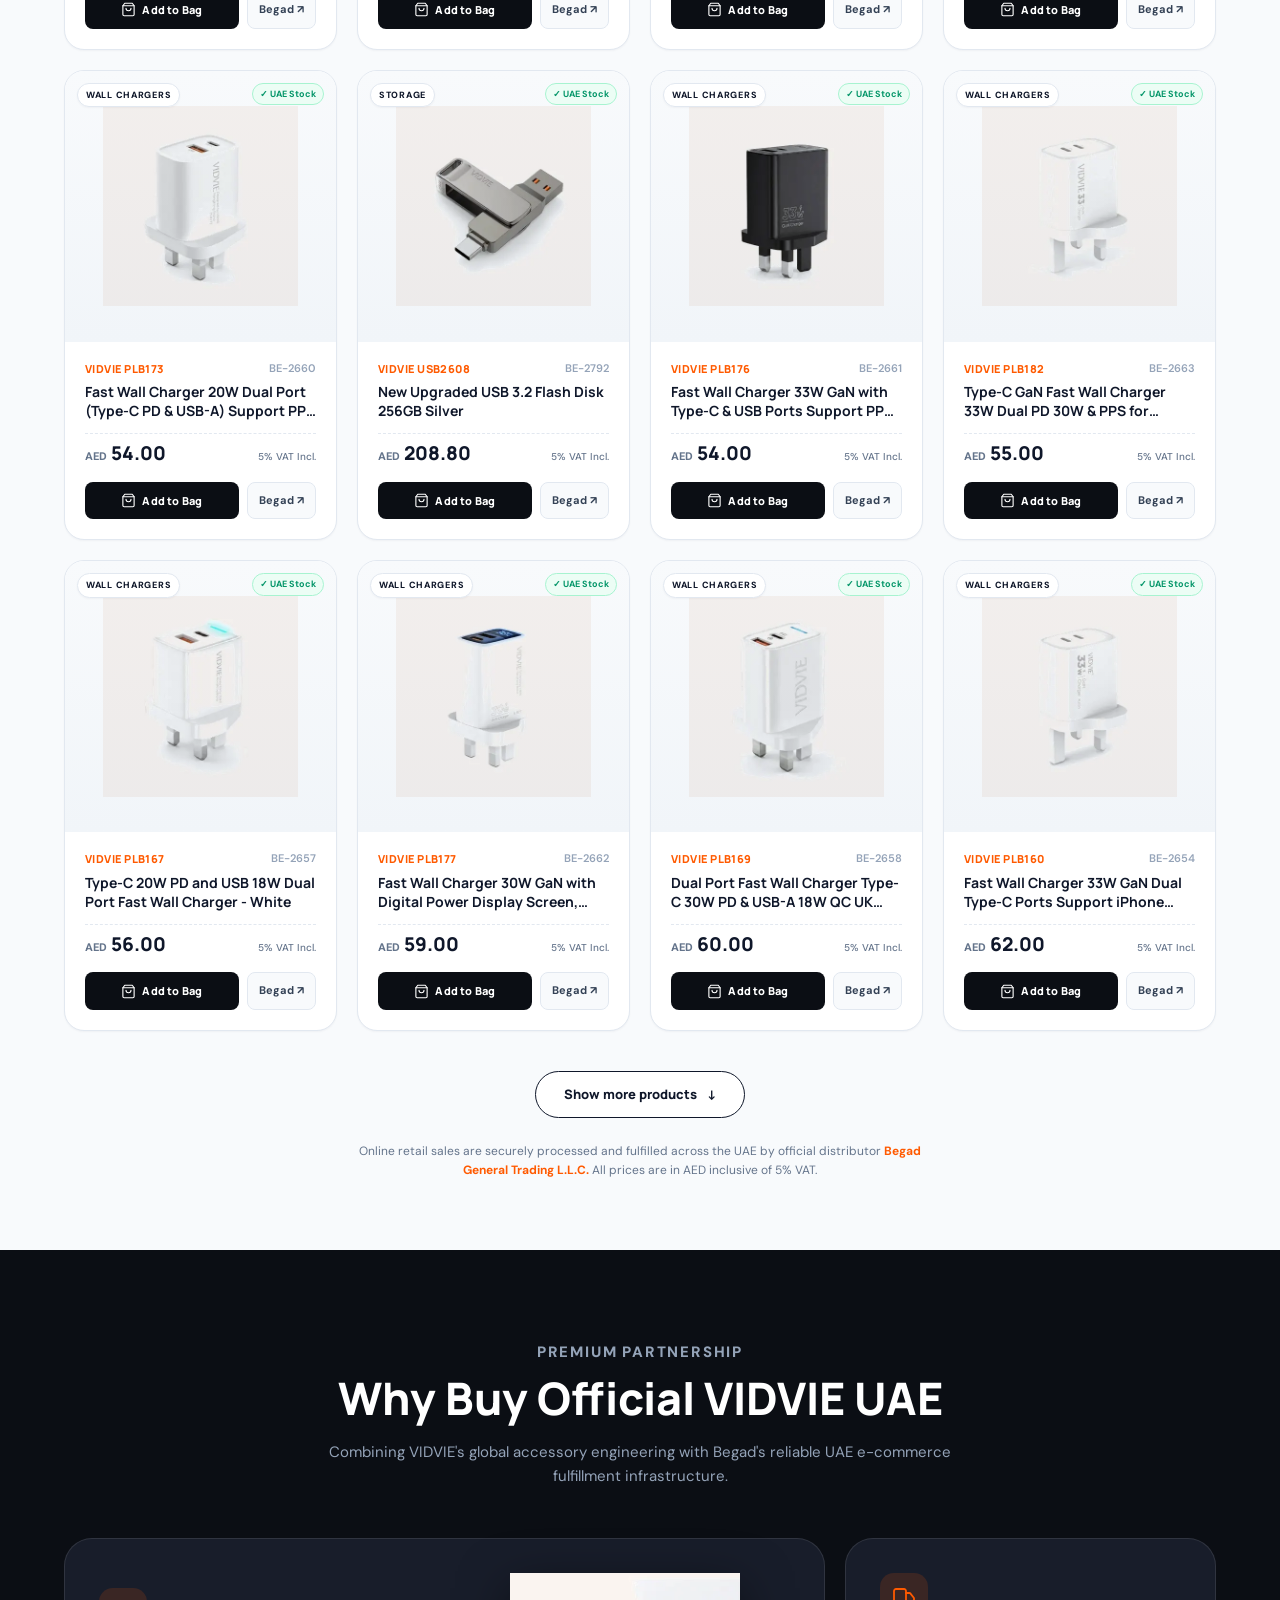
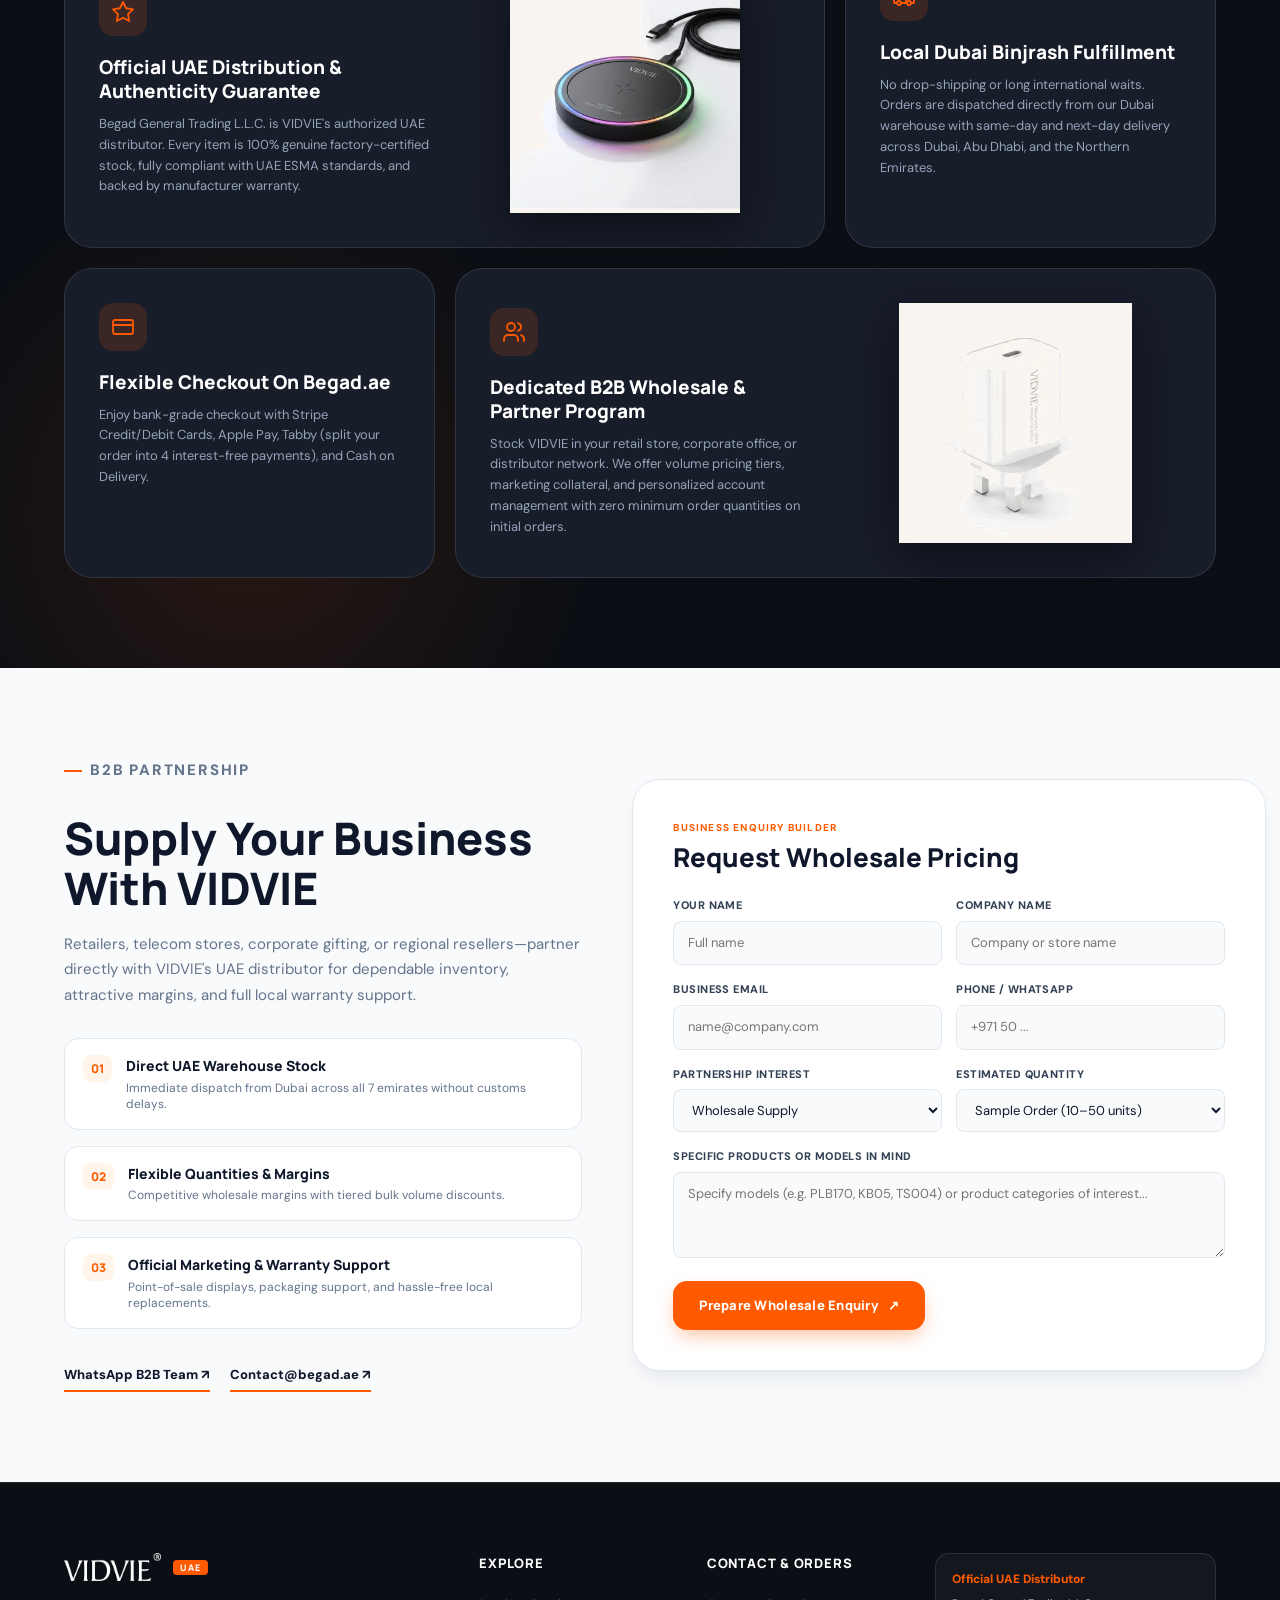
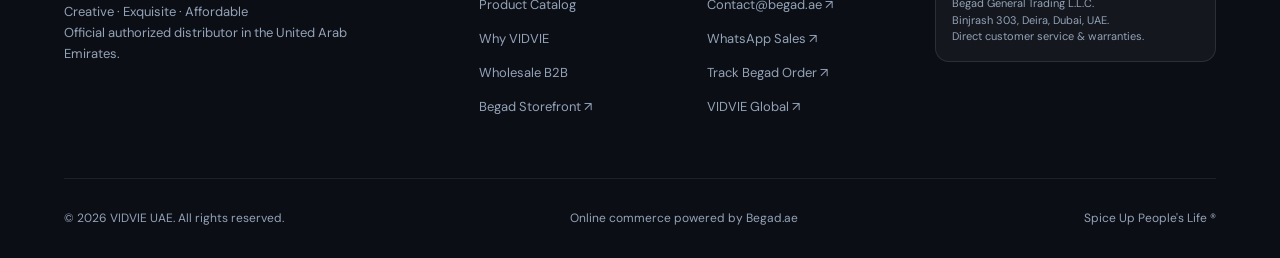
==== commit 50a73943: "feat(ui): complete modern visual redesign and UX elevation - Modern brand identity: obsidian dark gr" ====
--- a/index.html
+++ b/index.html
@@ -3,63 +3,430 @@
   <head>
     <meta charset="UTF-8" />
     <meta name="viewport" content="width=device-width, initial-scale=1.0" />
-    <meta name="theme-color" content="#242424" />
+    <meta name="theme-color" content="#0b0e14" />
     <link rel="icon" type="image/png" href="assets/vidvie-official-logo.png" />
-    <meta name="description" content="VIDVIE UAE — official distributor of creative, exquisite and affordable mobile accessories. Explore 92 products and enquire about retail or wholesale orders." />
-    <title>VIDVIE UAE | Spice Up People's Life</title>
+    <meta name="description" content="VIDVIE UAE — Official distributor of creative, exquisite and affordable mobile accessories. Explore 92 products, order online with UAE delivery, or enquire for wholesale supply." />
+    <title>VIDVIE UAE | Official Distributor · Powered by Begad.ae</title>
     <link rel="preconnect" href="https://fonts.googleapis.com" />
     <link rel="preconnect" href="https://fonts.gstatic.com" crossorigin />
-    <link href="https://fonts.googleapis.com/css2?family=DM+Sans:wght@400;500;600;700&family=Manrope:wght@400;500;600;700;800&display=swap" rel="stylesheet" />
+    <link href="https://fonts.googleapis.com/css2?family=DM+Sans:ital,opsz,wght@0,9..40,100..1000;1,9..40,100..1000&family=Manrope:wght@400;500;600;700;800&display=swap" rel="stylesheet" />
     <link rel="stylesheet" href="styles.css" />
     <script src="catalog.js" defer></script>
     <script src="app.js" defer></script>
   </head>
   <body>
-    <div class="topbar"><span>OFFICIAL VIDVIE DISTRIBUTOR IN THE UAE</span><span>SPICE UP PEOPLE'S LIFE <span class="spark">®</span></span></div>
+    <!-- Top Announcement Bar -->
+    <div class="topbar">
+      <div class="topbar-left">
+        <span class="topbar-flag">🇦🇪 UAE OFFICIAL</span>
+        <span>Official VIDVIE UAE Distributor · Fulfilled by Begad General Trading L.L.C.</span>
+      </div>
+      <div class="topbar-right">
+        <span>🚚 Shipped from Dubai Binjrash 303</span>
+        <span>🛡️ 12-Month UAE Warranty</span>
+        <a class="topbar-link" href="#wholesale">Wholesale Supply ↗</a>
+      </div>
+    </div>
+
+    <!-- Main Navigation Header -->
     <header class="site-header">
-      <a class="brand" href="#home" aria-label="VIDVIE UAE home"><img class="brand-logo" src="assets/vidvie-official-logo.png" alt="VIDVIE" /><span class="brand-uae">UAE</span></a>
-      <nav class="desktop-nav" aria-label="Main navigation"><a href="#collection">Products</a><a href="#about">About VIDVIE</a><a href="#wholesale">Wholesale</a></nav>
-      <div class="header-actions"><button class="icon-button search-trigger" type="button" aria-label="Search products"><svg viewBox="0 0 24 24" aria-hidden="true"><circle cx="10.8" cy="10.8" r="6.8"/><path d="m16 16 5 5"/></svg></button><button class="selection-button" type="button" id="cartTrigger" aria-label="Open shopping bag">Bag <span id="cartCount">0</span></button><button class="menu-button" type="button" id="menuTrigger" aria-label="Open menu" aria-expanded="false"><span></span><span></span></button></div>
+      <a class="brand" href="#home" aria-label="VIDVIE UAE home">
+        <img class="brand-logo" src="assets/vidvie-official-logo.png" alt="VIDVIE" />
+        <div>
+          <span class="brand-badge">UAE</span>
+          <span class="brand-distributor-sub">By Begad.ae</span>
+        </div>
+      </a>
+      <nav class="desktop-nav" aria-label="Main navigation">
+        <a href="#collection">Products</a>
+        <a href="#why-vidvie">Why VIDVIE</a>
+        <a href="#wholesale">Wholesale B2B</a>
+        <a href="https://begad.ae" target="_blank" rel="noopener noreferrer">Begad Storefront ↗</a>
+      </nav>
+      <div class="header-actions">
+        <button class="header-icon-btn search-trigger" type="button" aria-label="Search products">
+          <svg viewBox="0 0 24 24" aria-hidden="true"><circle cx="11" cy="11" r="8"/><path d="m21 21-4.35-4.35"/></svg>
+        </button>
+        <button class="cart-trigger-btn" type="button" id="cartTrigger" aria-label="Open shopping bag">
+          <svg viewBox="0 0 24 24" aria-hidden="true"><path d="M6 2 3 6v14a2 2 0 0 0 2 2h14a2 2 0 0 0 2-2V6l-3-4Z"/><path d="M3 6h18"/><path d="M16 10a4 4 0 0 1-8 0"/></svg>
+          <span>Bag</span>
+          <span class="cart-trigger-count" id="cartCount">0</span>
+        </button>
+        <button class="menu-button" type="button" id="menuTrigger" aria-label="Open menu" aria-expanded="false">
+          <span></span><span></span>
+        </button>
+      </div>
     </header>
-    <nav class="mobile-nav" id="mobileNav" aria-label="Mobile navigation"><a href="#collection">Products</a><a href="#about">About VIDVIE</a><a href="#wholesale">Wholesale</a></nav>
+    <nav class="mobile-nav" id="mobileNav" aria-label="Mobile navigation">
+      <a href="#collection">Products</a>
+      <a href="#why-vidvie">Why VIDVIE</a>
+      <a href="#wholesale">Wholesale B2B</a>
+      <a href="https://begad.ae" target="_blank" rel="noopener noreferrer">Begad Storefront ↗</a>
+    </nav>
+
     <main>
+      <!-- Hero Section -->
       <section class="hero" id="home">
-        <div class="hero-copy"><p class="eyebrow"><span class="eyebrow-line"></span> CREATIVE · EXQUISITE · AFFORDABLE</p><h1>Spice up<br/><em>people's</em><br/>life.</h1><p class="hero-description">Explore VIDVIE's creative accessories in the UAE—from fast charging and audio to smart essentials for home and travel.</p><div class="hero-buttons"><a class="button button-brand" href="#collection">Explore UAE products <span>↗</span></a><a class="text-link" href="#wholesale">Wholesale enquiries <span>↗</span></a></div><div class="hero-caption"><span class="caption-asterisk">✳</span><span>Official VIDVIE distributor in the UAE<br/>92 products across 9 categories</span></div></div>
-        <div class="hero-visual" aria-label="VIDVIE accessories"><div class="hero-orbit orbit-one"></div><div class="hero-orbit orbit-two"></div><div class="hero-disc"></div><img class="hero-product hero-product-main" src="assets/catalog/product-090.webp" alt="VIDVIE TS004-UK smart portable projector" /><img class="hero-product hero-product-small" src="assets/catalog/product-046.webp" alt="VIDVIE WLC1428 QI2 wireless charger" /><div class="hero-tag"><span>VIDVIE / UAE</span><span>DISCOVER THE RANGE <b>↗</b></span></div><div class="floating-label">Creative lifestyle</div></div>
+        <div class="hero-glow"></div>
+        <div class="hero-copy">
+          <div class="hero-badge-row">
+            <span class="hero-badge-dot"></span>
+            <span>OFFICIAL VIDVIE UAE DISTRIBUTOR · BEGAD</span>
+          </div>
+          <h1>Creative Tech.<br/><span class="hero-highlight">Engineered For Life.</span></h1>
+          <p class="hero-description">Explore VIDVIE's complete UAE collection—ultra-fast GaN chargers, high-fidelity audio, wireless charging, and smart essentials backed by official UAE distributor Begad.</p>
+          <div class="hero-buttons">
+            <a class="btn btn-brand" href="#collection">Shop The Collection ↓</a>
+            <a class="btn btn-outline" href="#wholesale">Wholesale Inquiries ↗</a>
+          </div>
+          <div class="hero-stats">
+            <div class="stat-item">
+              <h4>92<span>+</span></h4>
+              <p>Flagship SKUs</p>
+            </div>
+            <div class="stat-item">
+              <h4>24<span>h</span></h4>
+              <p>UAE Dispatch</p>
+            </div>
+            <div class="stat-item">
+              <h4>12<span>m</span></h4>
+              <p>Local Warranty</p>
+            </div>
+          </div>
+        </div>
+        <div class="hero-visual">
+          <div class="hero-card">
+            <div class="hero-card-glow"></div>
+            <span class="hero-card-tag">FLAGSHIP SHOWCASE</span>
+            <img class="hero-card-img" id="heroSpotlightImg" src="assets/catalog/product-090.webp" alt="VIDVIE TS004-UK Smart Portable Projector" />
+            <div class="hero-card-info">
+              <h3 class="hero-card-title" id="heroSpotlightTitle">VIDVIE TS004-UK Smart Projector</h3>
+              <p class="hero-card-specs" id="heroSpotlightSpecs">1080P Full HD · Android 12 · Built-in Netflix</p>
+              <div class="hero-card-pills">
+                <span class="hero-pill">⚡ 67W GaN</span>
+                <span class="hero-pill">🛡️ UAE Stock</span>
+                <span class="hero-pill">🚚 Begad Fulfilled</span>
+              </div>
+            </div>
+          </div>
+        </div>
       </section>
-      <div class="ticker"><div class="ticker-inner"><span>CREATIVE</span><b>✳</b><span>EXQUISITE</span><b>✳</b><span>AFFORDABLE</span><b>✳</b><span>SPICE UP PEOPLE'S LIFE</span><b>✳</b><span>CREATIVE</span><b>✳</b><span>EXQUISITE</span><b>✳</b><span>AFFORDABLE</span><b>✳</b><span>SPICE UP PEOPLE'S LIFE</span><b>✳</b></div></div>
-      <section class="section collection" id="collection"><div class="section-heading"><div><p class="eyebrow"><span class="eyebrow-line"></span> THE VIDVIE UAE RANGE</p><h2>Explore products<span class="red-period">.</span></h2></div><p>Creative accessories for everyday life. Explore 92 products across 9 VIDVIE UAE categories.</p></div><div class="collection-toolbar"><div class="filter-scroll" id="filters" role="group" aria-label="Filter products"></div><label class="catalog-search"><svg viewBox="0 0 24 24" aria-hidden="true"><circle cx="10.8" cy="10.8" r="6.8"/><path d="m16 16 5 5"/></svg><input id="catalogSearch" type="search" placeholder="Search VIDVIE products" aria-label="Search VIDVIE products" /></label></div><p class="results-count" id="resultsCount"></p><div class="product-grid" id="productGrid"></div><button class="load-more" type="button" id="loadMore">Show more products <span>↓</span></button><p class="catalog-note">Online retail sales are securely processed and fulfilled across the UAE by official distributor <a href="https://begad.ae" target="_blank" rel="noopener noreferrer" style="color:inherit;text-decoration:underline;font-weight:700">Begad General Trading L.L.C.</a> For wholesale supply or bulk orders, enquire below.</p></section>
-      <section class="feature-banner" id="about"><div class="feature-copy"><p class="eyebrow light"><span class="eyebrow-line"></span> THE VIDVIE BRAND</p><h2>Creative.<br/>Exquisite.<br/><em>Affordable.</em></h2><p>VIDVIE brings design and function together across mobile accessories and creative lifestyle products. We are its official distributor in the UAE, bringing the brand's range to local customers and businesses.</p><a href="https://www.vidvie.hk/about/index.html" target="_blank" rel="noopener noreferrer">Meet VIDVIE globally <span>↗</span></a></div><div class="feature-art"><div class="feature-ring"></div><div class="feature-ring second"></div><img src="assets/catalog/product-090.webp" alt="VIDVIE TS004-UK smart portable projector"/><span class="feature-art-label">SPICE UP PEOPLE'S LIFE ®</span></div></section>
-      <section class="section wholesale" id="wholesale"><div class="wholesale-copy"><p class="eyebrow"><span class="eyebrow-line"></span> VIDVIE FOR BUSINESS</p><h2>Grow with<br/><em>VIDVIE.</em></h2><p>Retailer, reseller, corporate buyer, or looking to stock accessories at scale? Talk to VIDVIE UAE about wholesale supply and bulk orders.</p><div class="benefits"><div><span>01</span><p>92 products across 9 categories</p></div><div><span>02</span><p>No minimum order in the current catalog</p></div><div><span>03</span><p>UAE-wide delivery from Dubai</p></div></div><div class="direct-contact"><a href="https://wa.me/971562386732" target="_blank" rel="noopener noreferrer">WhatsApp our team ↗</a><a href="mailto:Contact@begad.ae">Contact@begad.ae ↗</a></div></div><div class="inquiry-card"><p class="form-kicker">BUSINESS ENQUIRY</p><h3>Tell us what<br/>you need.</h3><form id="inquiryForm"><div class="field-row"><label>Your name<input name="name" required placeholder="Your full name"/></label><label>Company<input name="company" required placeholder="Company name"/></label></div><div class="field-row"><label>Business email<input name="email" type="email" required placeholder="name@company.com"/></label><label>Phone / WhatsApp<input name="phone" type="tel" placeholder="+971 ..."/></label></div><div class="field-row"><label>I'm interested in<select name="interest"><option>Wholesale supply</option><option>Bulk or corporate order</option><option>Retail partnership</option><option>Other partnership</option></select></label><label>Estimated quantity<select name="quantity"><option>Still exploring</option><option>Under 100 units</option><option>100–500 units</option><option>500+ units</option></select></label></div><label>What are you looking for?<textarea name="message" rows="3" placeholder="Tell us about the products or quantities you have in mind"></textarea></label><button class="button button-red" type="submit">Prepare enquiry <span>↗</span></button><p class="form-note">Review the prepared message, then send it through your email app.</p></form><div id="inquiryResult" class="inquiry-result" hidden><p>Your enquiry is ready. Send it to our sales team by email, or copy it for WhatsApp.</p><textarea id="inquiryOutput" readonly rows="8" aria-label="Prepared enquiry"></textarea><a class="button button-red" id="emailInquiry" href="mailto:Contact@begad.ae">Email sales team <span>↗</span></a><button class="button button-dark" type="button" id="copyInquiry">Copy enquiry <span>↗</span></button><button class="reset-link" type="button" id="editInquiry">Edit details</button></div></div></section>
-      <section class="cta-strip"><span>CREATIVE · EXQUISITE · AFFORDABLE</span><a href="#collection">Explore VIDVIE UAE <span>↗</span></a></section>
+
+      <!-- Trust Strip -->
+      <div class="trust-strip">
+        <div class="trust-grid">
+          <div class="trust-item">
+            <div class="trust-icon-box">
+              <svg viewBox="0 0 24 24"><path d="M12 22s8-4 8-10V5l-8-3-8 3v7c0 6 8 10 8 10z"/></svg>
+            </div>
+            <div class="trust-text">
+              <h4>Official Distributor</h4>
+              <p>Authorized UAE partner Begad General Trading</p>
+            </div>
+          </div>
+          <div class="trust-item">
+            <div class="trust-icon-box">
+              <svg viewBox="0 0 24 24"><path d="M14 18V6a2 2 0 0 0-2-2H4a2 2 0 0 0-2 2v11a1 1 0 0 0 1 1h2"/><path d="M15 18H9"/><path d="M19 18h2a1 1 0 0 0 1-1v-3.65a1 1 0 0 0-.22-.62l-3.48-4.35A1 1 0 0 0 17.52 8H14"/><circle cx="17" cy="18" r="2"/><circle cx="7" cy="18" r="2"/></svg>
+            </div>
+            <div class="trust-text">
+              <h4>Fast UAE Delivery</h4>
+              <p>Shipped directly from Dubai Binjrash hub</p>
+            </div>
+          </div>
+          <div class="trust-item">
+            <div class="trust-icon-box">
+              <svg viewBox="0 0 24 24"><path d="M22 11.08V12a10 10 0 1 1-5.93-9.14"/><polyline points="22 4 12 14.01 9 11.01"/></svg>
+            </div>
+            <div class="trust-text">
+              <h4>12-Month Warranty</h4>
+              <p>Local UAE replacement guarantee</p>
+            </div>
+          </div>
+          <div class="trust-item">
+            <div class="trust-icon-box">
+              <svg viewBox="0 0 24 24"><rect width="20" height="14" x="2" y="5" rx="2"/><line x1="2" x2="22" y1="10" y2="10"/></svg>
+            </div>
+            <div class="trust-text">
+              <h4>Secure Multi-Pay</h4>
+              <p>Card, Apple Pay, Tabby 4x & COD</p>
+            </div>
+          </div>
+        </div>
+      </div>
+
+      <!-- Collection Section -->
+      <section class="collection" id="collection">
+        <div class="section-head">
+          <div>
+            <p class="section-eyebrow">THE VIDVIE UAE COLLECTION</p>
+            <h2 class="section-title">Explore Products</h2>
+          </div>
+          <p class="section-desc">92 precision-engineered accessories across 9 categories. Order online through Begad.ae or enquire for wholesale supply.</p>
+        </div>
+
+        <div class="collection-toolbar">
+          <div class="toolbar-top">
+            <div class="search-box">
+              <svg viewBox="0 0 24 24"><circle cx="11" cy="11" r="8"/><path d="m21 21-4.35-4.35"/></svg>
+              <input id="catalogSearch" type="search" placeholder="Search by model, SKU, or keyword..." aria-label="Search VIDVIE products" />
+            </div>
+            <div class="toolbar-meta">
+              <div class="sort-select-wrapper">
+                <select class="sort-select" id="sortSelect" aria-label="Sort products">
+                  <option value="featured">Featured First</option>
+                  <option value="price-asc">Price: Low to High</option>
+                  <option value="price-desc">Price: High to Low</option>
+                  <option value="name-asc">Name: A to Z</option>
+                </select>
+                <svg class="sort-icon" viewBox="0 0 24 24"><polyline points="6 9 12 15 18 9"/></svg>
+              </div>
+              <span class="results-badge" id="resultsCount">92 products found</span>
+            </div>
+          </div>
+          <div class="filter-chips" id="filters" role="group" aria-label="Filter products by category"></div>
+        </div>
+
+        <div class="product-grid" id="productGrid"></div>
+
+        <div class="load-more-wrap">
+          <button class="btn-load-more" type="button" id="loadMore">
+            Show more products <span>↓</span>
+          </button>
+        </div>
+
+        <p class="catalog-note">Online retail sales are securely processed and fulfilled across the UAE by official distributor <a href="https://begad.ae" target="_blank" rel="noopener noreferrer" style="color:var(--brand);font-weight:700">Begad General Trading L.L.C.</a> All prices are in AED inclusive of 5% VAT.</p>
+      </section>
+
+      <!-- Bento Grid: Brand & Trust Pillars -->
+      <section class="bento-section" id="why-vidvie">
+        <div class="bento-glow"></div>
+        <div class="bento-container">
+          <div class="bento-header">
+            <p class="section-eyebrow">PREMIUM PARTNERSHIP</p>
+            <h2>Why Buy Official VIDVIE UAE</h2>
+            <p>Combining VIDVIE's global accessory engineering with Begad's reliable UAE e-commerce fulfillment infrastructure.</p>
+          </div>
+          <div class="bento-grid">
+            <div class="bento-card span-2">
+              <div>
+                <div class="bento-icon">
+                  <svg viewBox="0 0 24 24"><polygon points="12 2 15.09 8.26 22 9.27 17 14.14 18.18 21.02 12 17.77 5.82 21.02 7 14.14 2 9.27 8.91 8.26 12 2"/></svg>
+                </div>
+                <h3>Official UAE Distribution & Authenticity Guarantee</h3>
+                <p>Begad General Trading L.L.C. is VIDVIE's authorized UAE distributor. Every item is 100% genuine factory-certified stock, fully compliant with UAE ESMA standards, and backed by manufacturer warranty.</p>
+              </div>
+              <img class="bento-img" src="assets/catalog/product-046.webp" alt="VIDVIE Wireless Charging" />
+            </div>
+            <div class="bento-card">
+              <div class="bento-icon">
+                <svg viewBox="0 0 24 24"><path d="M14 18V6a2 2 0 0 0-2-2H4a2 2 0 0 0-2 2v11a1 1 0 0 0 1 1h2"/><path d="M15 18H9"/><path d="M19 18h2a1 1 0 0 0 1-1v-3.65a1 1 0 0 0-.22-.62l-3.48-4.35A1 1 0 0 0 17.52 8H14"/><circle cx="17" cy="18" r="2"/><circle cx="7" cy="18" r="2"/></svg>
+              </div>
+              <h3>Local Dubai Binjrash Fulfillment</h3>
+              <p>No drop-shipping or long international waits. Orders are dispatched directly from our Dubai warehouse with same-day and next-day delivery across Dubai, Abu Dhabi, and the Northern Emirates.</p>
+            </div>
+            <div class="bento-card">
+              <div class="bento-icon">
+                <svg viewBox="0 0 24 24"><rect width="20" height="14" x="2" y="5" rx="2"/><line x1="2" x2="22" y1="10" y2="10"/></svg>
+              </div>
+              <h3>Flexible Checkout On Begad.ae</h3>
+              <p>Enjoy bank-grade checkout with Stripe Credit/Debit Cards, Apple Pay, Tabby (split your order into 4 interest-free payments), and Cash on Delivery.</p>
+            </div>
+            <div class="bento-card span-2">
+              <div>
+                <div class="bento-icon">
+                  <svg viewBox="0 0 24 24"><path d="M16 21v-2a4 4 0 0 0-4-4H6a4 4 0 0 0-4 4v2"/><circle cx="9" cy="7" r="4"/><path d="M22 21v-2a4 4 0 0 0-3-3.87"/><path d="M16 3.13a4 4 0 0 1 0 7.75"/></svg>
+                </div>
+                <h3>Dedicated B2B Wholesale & Partner Program</h3>
+                <p>Stock VIDVIE in your retail store, corporate office, or distributor network. We offer volume pricing tiers, marketing collateral, and personalized account management with zero minimum order quantities on initial orders.</p>
+              </div>
+              <img class="bento-img" src="assets/catalog/product-000.webp" alt="VIDVIE Fast Charger" />
+            </div>
+          </div>
+        </div>
+      </section>
+
+      <!-- Wholesale & B2B Section -->
+      <section class="wholesale-section" id="wholesale">
+        <div class="wholesale-wrap">
+          <div class="wholesale-copy">
+            <p class="section-eyebrow">B2B PARTNERSHIP</p>
+            <h2>Supply Your Business With VIDVIE</h2>
+            <p>Retailers, telecom stores, corporate gifting, or regional resellers—partner directly with VIDVIE's UAE distributor for dependable inventory, attractive margins, and full local warranty support.</p>
+            <div class="b2b-benefits">
+              <div class="b2b-benefit-item">
+                <span class="b2b-benefit-num">01</span>
+                <div class="b2b-benefit-text">
+                  <h4>Direct UAE Warehouse Stock</h4>
+                  <p>Immediate dispatch from Dubai across all 7 emirates without customs delays.</p>
+                </div>
+              </div>
+              <div class="b2b-benefit-item">
+                <span class="b2b-benefit-num">02</span>
+                <div class="b2b-benefit-text">
+                  <h4>Flexible Quantities & Margins</h4>
+                  <p>Competitive wholesale margins with tiered bulk volume discounts.</p>
+                </div>
+              </div>
+              <div class="b2b-benefit-item">
+                <span class="b2b-benefit-num">03</span>
+                <div class="b2b-benefit-text">
+                  <h4>Official Marketing & Warranty Support</h4>
+                  <p>Point-of-sale displays, packaging support, and hassle-free local replacements.</p>
+                </div>
+              </div>
+            </div>
+            <div class="b2b-direct-links">
+              <a class="b2b-link" href="https://wa.me/971562386732" target="_blank" rel="noopener noreferrer">WhatsApp B2B Team ↗</a>
+              <a class="b2b-link" href="mailto:Contact@begad.ae">Contact@begad.ae ↗</a>
+            </div>
+          </div>
+
+          <div class="inquiry-card">
+            <div class="inquiry-card-head">
+              <p class="inquiry-card-tag">BUSINESS ENQUIRY BUILDER</p>
+              <h3>Request Wholesale Pricing</h3>
+            </div>
+            <form class="inquiry-form" id="inquiryForm">
+              <div class="form-row-2">
+                <div class="form-group">
+                  <label>Your Name</label>
+                  <input class="form-control" name="name" required placeholder="Full name" />
+                </div>
+                <div class="form-group">
+                  <label>Company Name</label>
+                  <input class="form-control" name="company" required placeholder="Company or store name" />
+                </div>
+              </div>
+              <div class="form-row-2">
+                <div class="form-group">
+                  <label>Business Email</label>
+                  <input class="form-control" name="email" type="email" required placeholder="name@company.com" />
+                </div>
+                <div class="form-group">
+                  <label>Phone / WhatsApp</label>
+                  <input class="form-control" name="phone" type="tel" placeholder="+971 50 ..." />
+                </div>
+              </div>
+              <div class="form-row-2">
+                <div class="form-group">
+                  <label>Partnership Interest</label>
+                  <select class="form-control" name="interest">
+                    <option>Wholesale Supply</option>
+                    <option>Bulk / Corporate Gifting</option>
+                    <option>Retail Store Stockist</option>
+                    <option>Distributor Agreement</option>
+                  </select>
+                </div>
+                <div class="form-group">
+                  <label>Estimated Quantity</label>
+                  <select class="form-control" name="quantity">
+                    <option>Sample Order (10–50 units)</option>
+                    <option>Under 100 units</option>
+                    <option>100–500 units</option>
+                    <option>500+ units</option>
+                  </select>
+                </div>
+              </div>
+              <div class="form-group">
+                <label>Specific Products or Models in Mind</label>
+                <textarea class="form-control" name="message" rows="3" placeholder="Specify models (e.g. PLB170, KB05, TS004) or product categories of interest..."></textarea>
+              </div>
+              <button class="btn btn-brand" type="submit" style="align-self:flex-start">
+                Prepare Wholesale Enquiry <span>↗</span>
+              </button>
+            </form>
+
+            <div class="inquiry-result" id="inquiryResult" hidden>
+              <h4>Enquiry Ready For Dispatch</h4>
+              <p>Send this prepared enquiry directly to our UAE wholesale desk:</p>
+              <textarea id="inquiryOutput" readonly rows="7" aria-label="Prepared enquiry"></textarea>
+              <div class="inquiry-result-actions">
+                <a class="btn btn-brand" id="emailInquiry" href="mailto:Contact@begad.ae">Send via Email ↗</a>
+                <button class="btn btn-outline" id="copyInquiry" type="button" style="color:var(--ink);border-color:var(--line)">Copy Text ↗</button>
+                <button class="cart-text-btn" id="editInquiry" type="button">Edit details</button>
+              </div>
+            </div>
+          </div>
+        </div>
+      </section>
     </main>
-    <footer><div class="footer-main"><div><a class="brand footer-brand" href="#home" aria-label="VIDVIE UAE home"><img class="brand-logo" src="assets/vidvie-official-logo.png" alt="VIDVIE" /><span class="brand-uae">UAE</span></a><p>Creative · Exquisite · Affordable</p><p>Distributed in the UAE by Begad General Trading L.L.C.</p></div><div><h4>Explore</h4><a href="#collection">Products</a><a href="#about">The brand</a><a href="#wholesale">For business</a></div><div><h4>Contact</h4><a href="mailto:Contact@begad.ae">Contact@begad.ae ↗</a><a href="https://wa.me/971562386732" target="_blank" rel="noopener noreferrer">WhatsApp sales ↗</a><a href="https://www.vidvie.hk/" target="_blank" rel="noopener noreferrer">VIDVIE global ↗</a></div><div class="footer-statement">SPICE UP<br/><em>PEOPLE'S</em> LIFE.</div></div><div class="footer-bottom"><span>© <span id="year"></span> VIDVIE UAE. Official distributor website.</span><span>Fulfilled across the UAE by Begad.ae</span><span>Spice Up People's Life <b>®</b></span></div></footer>
+
+    <!-- Site Footer -->
+    <footer class="site-footer">
+      <div class="footer-top">
+        <div class="footer-brand-col">
+          <a class="brand" href="#home" aria-label="VIDVIE UAE home">
+            <img class="brand-logo" src="assets/vidvie-official-logo.png" alt="VIDVIE" />
+            <span class="brand-badge">UAE</span>
+          </a>
+          <p>Creative · Exquisite · Affordable<br/>Official authorized distributor in the United Arab Emirates.</p>
+        </div>
+        <div class="footer-col">
+          <h4>Explore</h4>
+          <ul>
+            <li><a href="#collection">Product Catalog</a></li>
+            <li><a href="#why-vidvie">Why VIDVIE</a></li>
+            <li><a href="#wholesale">Wholesale B2B</a></li>
+            <li><a href="https://begad.ae/search?q=vidvie" target="_blank" rel="noopener noreferrer">Begad Storefront ↗</a></li>
+          </ul>
+        </div>
+        <div class="footer-col">
+          <h4>Contact & Orders</h4>
+          <ul>
+            <li><a href="mailto:Contact@begad.ae">Contact@begad.ae ↗</a></li>
+            <li><a href="https://wa.me/971562386732" target="_blank" rel="noopener noreferrer">WhatsApp Sales ↗</a></li>
+            <li><a href="https://begad.ae/track-order" target="_blank" rel="noopener noreferrer">Track Begad Order ↗</a></li>
+            <li><a href="https://www.vidvie.hk/" target="_blank" rel="noopener noreferrer">VIDVIE Global ↗</a></li>
+          </ul>
+        </div>
+        <div class="footer-col">
+          <div class="footer-fulfillment-box">
+            <h5>Official UAE Distributor</h5>
+            <p>Begad General Trading L.L.C.<br/>Binjrash 303, Deira, Dubai, UAE.<br/>Direct customer service & warranties.</p>
+          </div>
+        </div>
+      </div>
+      <div class="footer-bottom">
+        <span>© <span id="year"></span> VIDVIE UAE. All rights reserved.</span>
+        <span>Online commerce powered by Begad.ae</span>
+        <span>Spice Up People's Life ®</span>
+      </div>
+    </footer>
+
+    <!-- Shopping Bag Drawer -->
     <div class="drawer-backdrop" id="drawerBackdrop" hidden></div>
     <aside class="selection-drawer" id="selectionDrawer" aria-label="Your shopping bag" aria-hidden="true">
       <div class="drawer-header">
-        <div>
-          <p class="eyebrow">VIDVIE × BEGAD</p>
-          <h2>Shopping Bag<span class="red-period">.</span></h2>
+        <div class="drawer-title-group">
+          <p class="drawer-eyebrow">VIDVIE × BEGAD.AE</p>
+          <h2>Shopping Bag</h2>
         </div>
         <button class="drawer-close" id="drawerClose" type="button" aria-label="Close bag">×</button>
       </div>
-      <div id="selectionItems" class="selection-items"></div>
+      <div class="delivery-meter-box" id="deliveryMeter">
+        <svg width="18" height="18" viewBox="0 0 24 24"><path d="M14 18V6a2 2 0 0 0-2-2H4a2 2 0 0 0-2 2v11a1 1 0 0 0 1 1h2"/><path d="M15 18H9"/><path d="M19 18h2a1 1 0 0 0 1-1v-3.65a1 1 0 0 0-.22-.62l-3.48-4.35A1 1 0 0 0 17.52 8H14"/><circle cx="17" cy="18" r="2"/><circle cx="7" cy="18" r="2"/></svg>
+        <span id="deliveryMeterText">🚚 Fast UAE Delivery fulfilled by Begad</span>
+      </div>
+      <div class="selection-items" id="selectionItems"></div>
       <div class="drawer-footer" id="drawerFooter">
         <div class="cart-summary-box">
           <div class="cart-subtotal-row">
-            <span>Subtotal</span>
+            <span>Subtotal (VAT Incl.)</span>
             <strong id="cartSubtotal">AED 0.00</strong>
           </div>
-          <p class="cart-dispatch-note">🚚 Fast UAE delivery & official warranty fulfilled by <strong>Begad.ae</strong>. Accepts Cards, Apple Pay, Tabby & COD.</p>
-        </div>
-        <button class="button button-red cart-main-btn" id="begadCheckoutBtn" type="button">
-          Checkout on Begad <span>↗</span>
+          <p class="cart-dispatch-note">🚚 Direct UAE delivery & official warranty fulfilled by <strong>Begad.ae</strong>.</p>
+        </div>
+        <button class="btn btn-brand cart-main-btn" id="begadCheckoutBtn" type="button">
+          Checkout on Begad <span>→</span>
         </button>
-        <a class="button button-dark cart-main-btn" id="begadReviewBtn" href="https://begad.ae/en/cart" target="_blank" rel="noopener noreferrer">
+        <a class="btn btn-outline cart-main-btn" id="begadReviewBtn" href="https://begad.ae/en/cart" target="_blank" rel="noopener noreferrer" style="color:var(--ink);border-color:var(--line)">
           View Cart on Begad <span>↗</span>
         </a>
+        <div class="cart-payment-icons">
+          <span>Card</span> · <span>Apple Pay</span> · <span>Tabby (4x)</span> · <span>Cash on Delivery</span>
+        </div>
         <div class="cart-secondary-actions">
-          <button class="cart-text-btn" id="whatsappOrderBtn" type="button">WhatsApp Order ↗</button>
+          <button class="cart-text-btn" id="whatsappOrderBtn" type="button">Order via WhatsApp ↗</button>
           <span class="cart-sep">·</span>
           <a class="cart-text-btn" id="emailSelection" href="mailto:Contact@begad.ae">Email list ↗</a>
           <span class="cart-sep">·</span>
@@ -69,6 +436,7 @@
         </div>
       </div>
     </aside>
+
     <div class="toast" id="toast" role="status" aria-live="polite"></div>
   </body>
 </html>
--- a/styles.css
+++ b/styles.css
@@ -1,33 +1,2009 @@
-:root{--ink:#242424;--muted:#686868;--red:#a74413;--brand:#ee741a;--cream:#fff;--line:#e7e7e7;--dark:#242424}*{box-sizing:border-box}html{scroll-behavior:smooth}body{margin:0;background:var(--cream);color:var(--ink);font-family:'DM Sans',sans-serif}button,input,select,textarea{font:inherit}button{cursor:pointer}a{color:inherit;text-decoration:none}svg{fill:none;stroke:currentColor;stroke-width:1.8;stroke-linecap:round}img{display:block;max-width:100%}section[id]{scroll-margin-top:85px}.topbar{height:32px;background:var(--brand);color:var(--ink);display:flex;align-items:center;justify-content:space-between;padding:0 5%;font-size:10px;letter-spacing:.13em;font-weight:700}.spark{font-size:15px;margin-left:7px}.site-header{height:82px;padding:0 5%;display:flex;align-items:center;justify-content:space-between;border-bottom:0;position:relative;z-index:20;background:var(--dark);color:#fff}.brand{display:inline-flex;align-items:center;gap:10px}.brand-logo{width:150px;height:auto;object-fit:contain}.brand-uae{font:800 9px 'Manrope',sans-serif;letter-spacing:.01em;background:var(--brand);color:var(--ink);padding:3px 4px;align-self:center}.footer-brand .brand-logo{width:160px}.desktop-nav{display:flex;gap:42px;font-size:13px;font-weight:700}.desktop-nav a:hover,.footer-main a:hover{color:var(--brand)}.text-link:hover{color:var(--red)}.header-actions{display:flex;align-items:center;gap:20px}.icon-button,.menu-button,.drawer-close{border:0;background:none;padding:5px;color:inherit}.icon-button svg,.catalog-search svg{width:19px;height:19px}.selection-button{border:1px solid #fff;background:transparent;color:#fff;padding:10px 12px;font-size:12px;font-weight:700}.selection-button span{background:var(--brand);color:var(--ink);border-radius:50%;width:22px;height:22px;display:inline-flex;align-items:center;justify-content:center;margin-left:7px}.menu-button{display:none;width:27px}.menu-button span{display:block;height:2px;background:#fff;margin:5px 0}.mobile-nav{display:none}.hero{display:grid;grid-template-columns:48% 52%;min-height:640px;overflow:hidden}.hero-copy{padding:89px 7% 55px 10.4%;display:flex;flex-direction:column;align-items:flex-start}.eyebrow{font-size:11px;letter-spacing:.17em;font-weight:800;margin:0 0 23px;display:flex;align-items:center;gap:10px}.eyebrow-line{width:23px;height:2px;background:var(--red);display:inline-block}.hero h1,h2,h3{font-family:'Manrope',sans-serif;letter-spacing:-.07em}.hero h1{font-size:clamp(56px,6.1vw,92px);line-height:1.04;margin:0 0 25px;font-weight:800}.hero h1 em,.feature-banner h2 em,.wholesale h2 em,.footer-statement em{font-style:normal;color:var(--red)}.hero-description{max-width:460px;color:var(--muted);font-size:16px;line-height:1.75;margin:0 0 30px}.hero-buttons{display:flex;align-items:center;gap:28px}.button{display:inline-flex;align-items:center;justify-content:space-between;gap:35px;border:0;padding:16px 20px;font-size:13px;font-weight:800;min-height:50px;transition:transform .2s,background .2s}.button:hover{transform:translateY(-3px)}.button span,.text-link span{font-size:19px;line-height:1}.button-dark{background:var(--dark);color:#fff}.button-red,.button-brand{background:var(--brand);color:var(--ink)}.text-link{font-size:13px;font-weight:800;padding-bottom:4px;border-bottom:1px solid var(--ink)}.text-link span{margin-left:8px}.hero-caption{display:flex;gap:12px;align-items:center;margin-top:auto;padding-top:25px;font-size:12px;line-height:1.45;font-weight:700}.caption-asterisk{font-size:38px;color:var(--red)}.hero-visual{position:relative;background:#f3f3f3;min-height:640px;overflow:hidden}.hero-disc{position:absolute;border-radius:50%;width:76%;aspect-ratio:1;background:#f7d8be;top:9%;left:13%}.hero-orbit{position:absolute;border:1px solid rgba(255,255,255,.8);border-radius:50%;width:83%;aspect-ratio:1;top:5%;left:10%;z-index:2}.orbit-two{width:63%;top:16%;left:20%}.hero-product{position:absolute;z-index:3;object-fit:contain;mix-blend-mode:multiply}.hero-product-main{width:60%;left:15%;top:2%;transform:rotate(-17deg);filter:drop-shadow(20px 30px 19px rgba(31,58,44,.14))}.hero-product-small{width:35%;right:-1%;top:27%;transform:rotate(17deg);filter:drop-shadow(12px 15px 16px rgba(31,58,44,.12))}.hero-tag{position:absolute;z-index:4;left:6%;right:6%;bottom:29px;display:flex;justify-content:space-between;align-items:end;font-size:11px;font-weight:800;letter-spacing:.08em}.hero-tag span:first-child{border-top:1px solid var(--ink);padding-top:10px}.hero-tag b{font-size:25px;margin-left:10px}.floating-label{position:absolute;z-index:5;top:17%;right:3%;padding:12px 16px;background:#fff;border-radius:30px;transform:rotate(8deg);font-size:12px;font-weight:800;box-shadow:0 8px 22px #24242424}.ticker{overflow:hidden;background:var(--dark);color:#fff;height:66px;display:flex;align-items:center}.ticker-inner{min-width:max-content;display:flex;align-items:center;gap:33px;padding-left:25px;animation:marquee 27s linear infinite}.ticker span{font:800 18px 'Manrope',sans-serif;letter-spacing:.03em}.ticker b{font-size:23px;color:var(--brand)}@keyframes marquee{to{transform:translateX(-50%)}}.section{padding:100px 5%}.section-heading{display:flex;align-items:end;justify-content:space-between;gap:30px;margin-bottom:40px}.section-heading h2,.wholesale h2{font-size:clamp(45px,5vw,70px);line-height:1.09;margin:0;font-weight:800}.red-period{color:var(--red)}.section-heading>p{max-width:330px;color:var(--muted);line-height:1.7;margin:0 0 7px;font-size:15px}.collection-toolbar{display:flex;justify-content:space-between;gap:25px;align-items:center;border-bottom:1px solid var(--line);margin-bottom:26px}.filter-scroll{display:flex;gap:32px;overflow-x:auto}.filter{white-space:nowrap;background:none;border:0;border-bottom:2px solid transparent;padding:0 0 16px;font-size:13px;font-weight:700;color:var(--muted)}.filter.active{color:var(--red);border-color:var(--red)}.catalog-search{display:flex;align-items:center;gap:8px;color:var(--muted);border-bottom:1px solid var(--line);padding-bottom:9px;margin-bottom:7px}.catalog-search input{border:0;background:none;outline:0;width:190px;font-size:12px}.product-grid{display:grid;grid-template-columns:repeat(4,minmax(0,1fr));gap:18px}.product-card{background:#fff;min-width:0;border:1px solid var(--line)}.product-image{height:278px;background:#fafafa;display:flex;align-items:center;justify-content:center;position:relative;overflow:hidden}.product-image img{width:87%;height:86%;object-fit:contain;mix-blend-mode:multiply;transition:transform .35s}.product-card:hover img{transform:scale(1.065)}.product-badge{position:absolute;z-index:2;top:16px;left:16px;font-size:9px;font-weight:800;letter-spacing:.09em;color:var(--red);background:#fff3e8;padding:8px 10px}.product-info{padding:18px 17px 17px;border-top:1px solid #edf0ec}.product-category{font-size:10px;text-transform:uppercase;letter-spacing:.15em;color:var(--muted);font-weight:800;margin:0 0 8px}.product-info h3{font-size:17px;letter-spacing:-.035em;margin:0 0 5px;line-height:1.3}.product-model{font-size:12px;color:var(--muted);margin:0 0 16px}.product-actions{display:flex;justify-content:space-between;align-items:center;border-top:1px solid var(--line);padding-top:13px}.product-actions a{font-size:11px;font-weight:800;border-bottom:1px solid currentColor}.add-button{width:32px;height:32px;border-radius:50%;border:1px solid var(--ink);background:transparent;font-size:21px;line-height:1;transition:background .2s,color .2s}.add-button:hover{background:var(--ink);color:#fff}.no-results{grid-column:1/-1;text-align:center;padding:65px;color:var(--muted)}.catalog-note{text-align:center;color:var(--muted);font-size:12px;margin:29px 0 0}.feature-banner{display:grid;grid-template-columns:50% 50%;min-height:565px;background:#242424;color:#fff;overflow:hidden}.feature-copy{padding:87px 10%;position:relative;z-index:2}.eyebrow.light .eyebrow-line{background:var(--brand)}.feature-banner h2{font-size:clamp(45px,5.5vw,78px);line-height:1.12;margin:0 0 25px}.feature-banner h2 em{color:var(--brand)}.feature-copy>p:not(.eyebrow){line-height:1.8;font-size:15px;color:#dadada;max-width:465px;margin:0 0 30px}.feature-copy>a{font-weight:800;font-size:13px;border-bottom:1px solid #fff;padding-bottom:5px}.feature-copy>a span{font-size:19px;margin-left:15px}.feature-art{position:relative;background:#ededed;overflow:hidden;display:flex;align-items:center;justify-content:center}.feature-ring{position:absolute;width:85%;aspect-ratio:1;border:1px solid #ee741a80;border-radius:50%}.feature-ring.second{width:60%}.feature-art img{width:80%;max-height:520px;object-fit:contain;mix-blend-mode:screen;filter:drop-shadow(0 24px 17px #24242450);transform:rotate(-12deg)}.feature-art-label{position:absolute;bottom:37px;right:40px;letter-spacing:.17em;font-size:10px;font-weight:800;color:var(--ink)}.wholesale{display:grid;grid-template-columns:minmax(0,45%) minmax(0,1fr);gap:8%;padding-right:13%;background:#f6f6f6}.wholesale-copy{padding-top:30px}.wholesale h2{font-size:clamp(55px,6vw,84px);margin-bottom:20px}.wholesale-copy>p:not(.eyebrow){max-width:410px;line-height:1.75;color:var(--muted)}.benefits{margin-top:46px;max-width:400px}.benefits div{display:flex;gap:25px;border-top:1px solid #d9d9d9;padding:16px 0;align-items:center}.benefits span{font-size:11px;color:var(--red);font-weight:800}.benefits p{margin:0;font-size:14px;font-weight:700}.inquiry-card{background:#fff;padding:45px 45px 35px;box-shadow:0 18px 50px #2424240d}.form-kicker{letter-spacing:.15em;font-size:10px;color:var(--red);font-weight:800;margin:0 0 10px}.inquiry-card h3{font-size:37px;line-height:1.1;margin:0 0 27px}.inquiry-card form{display:flex;flex-direction:column;gap:18px}.field-row{display:grid;grid-template-columns:repeat(2,minmax(0,1fr));gap:17px}.inquiry-card label{min-width:0;font-size:11px;font-weight:800;display:flex;flex-direction:column;gap:7px}.inquiry-card input,.inquiry-card select,.inquiry-card textarea{border:1px solid #dbe3dd;background:#f9faf8;border-radius:0;padding:12px;outline-color:var(--red);color:var(--ink);min-width:0;font-size:13px}.inquiry-card textarea{resize:vertical}.inquiry-card .button{align-self:flex-start;margin-top:2px}.form-note{font-size:11px;color:var(--muted);line-height:1.5;margin:0}.inquiry-result p{color:var(--muted);line-height:1.6}.inquiry-result textarea{width:100%;margin-bottom:15px}.reset-link{display:block;background:none;border:0;text-decoration:underline;margin-top:13px;padding:0;font-weight:700;font-size:12px}.cta-strip{display:flex;align-items:center;justify-content:space-between;gap:20px;background:var(--brand);color:var(--ink);padding:34px 5%;font-size:13px;font-weight:800;letter-spacing:.1em}.cta-strip a{font:800 20px 'Manrope',sans-serif;letter-spacing:-.04em}.cta-strip a span{margin-left:22px}footer{background:#242424;color:#fff;padding:65px 5% 22px}.footer-main{display:grid;grid-template-columns:2fr 1fr 1fr 1.5fr;gap:30px;padding-bottom:70px}.footer-brand .brand-uae{background:var(--brand);color:var(--ink)}.footer-main p{color:#c4c4c4;font-size:13px;line-height:1.7;max-width:220px}.footer-main h4{font-size:12px;letter-spacing:.12em;margin:2px 0 18px}.footer-main a:not(.brand){display:block;color:#c4c4c4;font-size:13px;margin-bottom:13px}.footer-statement{font:800 37px/1.1 'Manrope',sans-serif;letter-spacing:-.07em}.footer-bottom{border-top:1px solid #555;padding-top:20px;display:flex;justify-content:space-between;gap:15px;color:#bdbdbd;font-size:11px}.footer-bottom b{color:var(--brand)}.drawer-backdrop{position:fixed;inset:0;background:#00000080;z-index:39}.selection-drawer{position:fixed;z-index:40;top:0;right:0;width:min(440px,100%);height:100vh;background:var(--cream);transform:translateX(105%);transition:transform .3s;display:flex;flex-direction:column;padding:28px}.selection-drawer.open{transform:translateX(0)}.drawer-header{display:flex;justify-content:space-between;align-items:start;border-bottom:1px solid var(--line);padding-bottom:20px}.drawer-header .eyebrow{margin-bottom:6px}.drawer-header h2{font-size:30px;margin:0}.drawer-close{font-size:32px;line-height:1}.selection-items{overflow:auto;flex:1}.selection-item{display:flex;align-items:center;gap:15px;padding:15px 0;border-bottom:1px solid var(--line)}.selection-item img{width:75px;height:75px;object-fit:contain;background:#fff}.selection-item h3{font-size:14px;margin:0 0 3px}.selection-item p{font-size:11px;color:var(--muted);margin:0}.selection-item button{margin-left:auto;border:0;background:none;color:var(--red);font-size:12px;font-weight:700}.selection-empty{padding:35px 0;color:var(--muted);font-size:14px;line-height:1.7}.drawer-footer{border-top:1px solid var(--line);padding-top:20px}.drawer-footer p{font-size:12px;color:var(--muted);line-height:1.6}.drawer-footer .button{width:100%}.toast{position:fixed;z-index:50;left:50%;bottom:24px;transform:translate(-50%,80px);background:var(--dark);color:#fff;padding:13px 20px;font-size:13px;opacity:0;transition:all .25s;pointer-events:none}.toast.visible{opacity:1;transform:translate(-50%,0)}
-[hidden]{display:none!important}.results-count{font-size:12px;color:var(--muted);font-weight:700;margin:0 0 18px}.load-more{display:flex;align-items:center;gap:25px;margin:32px auto 0;border:1px solid var(--ink);background:none;padding:12px 18px;font-size:13px;font-weight:800}.load-more:hover{background:var(--ink);color:#fff}.load-more span{font-size:18px}.product-price{font-size:12px;color:var(--muted);min-height:20px;margin:13px 0 15px}.product-price strong{font-size:14px;color:var(--ink);margin-left:5px}.product-actions{display:flex;justify-content:space-between;align-items:center;border-top:1px solid var(--line);padding-top:13px}.product-actions a{font-size:11px;font-weight:800;border-bottom:1px solid currentColor}.product-info h3{min-height:66px}.feature-art img{mix-blend-mode:multiply}.direct-contact{display:flex;flex-direction:column;align-items:flex-start;gap:14px;margin-top:26px}.direct-contact a{font-size:13px;font-weight:800;border-bottom:1px solid var(--ink);padding-bottom:3px}.inquiry-result .button{display:flex;width:max-content;margin:13px 0}.drawer-footer .button{margin-top:10px}
-@media(max-width:1050px){.hero-copy{padding-left:8%}.hero h1{font-size:60px}.product-grid{grid-template-columns:repeat(3,1fr)}.wholesale{padding-right:7%;gap:5%}}@media(max-width:900px){.topbar span:last-child,.desktop-nav,.search-trigger{display:none}.site-header{height:70px}.menu-button{display:block}.header-actions{gap:10px}.mobile-nav{display:none;position:absolute;z-index:19;background:var(--dark);color:#fff;left:0;right:0;padding:20px 5%;box-shadow:0 12px 20px #24242415}.mobile-nav.open{display:grid;gap:18px}.mobile-nav a{font-size:15px;font-weight:800}.hero{grid-template-columns:1fr}.hero-copy{padding:70px 6% 38px;min-height:550px}.hero h1{font-size:clamp(57px,11vw,82px)}.hero-caption{margin-top:35px;padding-top:0}.hero-visual{min-height:500px}.hero-product-main{width:60%;top:-8%}.hero-product-small{top:22%}.section{padding:75px 5%}.section-heading{display:block}.section-heading>p{margin-top:18px}.collection-toolbar{display:block}.filter-scroll{gap:22px;margin-bottom:13px}.catalog-search{margin-bottom:15px;width:max-content}.product-grid{grid-template-columns:repeat(2,1fr)}.feature-banner,.wholesale{grid-template-columns:1fr}.feature-copy{padding:75px 6%}.feature-art{min-height:450px}.wholesale{padding:75px 5%}.wholesale-copy{padding-top:0}.inquiry-card{padding:35px}.footer-main{grid-template-columns:2fr 1fr 1fr}.footer-statement{grid-column:1/-1}.footer-bottom{flex-wrap:wrap}}@media(max-width:480px){.topbar{font-size:9px}.brand-logo{width:128px}.selection-button{font-size:0}.selection-button span{font-size:12px;margin-left:0}.hero-copy{min-height:530px}.hero-buttons{gap:16px}.button{gap:15px;padding:14px}.hero-visual{min-height:390px}.hero-product-main{width:66%;left:7%}.hero-product-small{width:38%}.floating-label{font-size:10px}.ticker{height:55px}.ticker span{font-size:14px}.product-grid{gap:10px}.product-image{height:190px}.product-info{padding:14px 11px}.product-info h3{font-size:14px;min-height:73px}.product-actions a{font-size:10px}.product-price{font-size:10px}.product-price strong{font-size:12px}.field-row{grid-template-columns:1fr}.inquiry-card{padding:27px}.footer-main{grid-template-columns:1fr 1fr}.footer-main>div:first-child,.footer-statement{grid-column:1/-1}.footer-bottom span:nth-child(2){display:none}.cta-strip{display:block}.cta-strip a{display:block;margin-top:15px}}
-/* E-commerce Product Card & Begad Cart Enhancements */
-.button-add-cart{background:var(--dark);color:#fff;border:0;padding:8px 12px;font-size:11px;font-weight:800;letter-spacing:.02em;text-transform:uppercase;cursor:pointer;transition:background .2s,transform .2s;display:inline-flex;align-items:center;gap:4px}
-.button-add-cart:hover{background:var(--brand);color:var(--ink);transform:translateY(-1px)}
-.button-buy-begad{font-size:11px;font-weight:800;color:var(--muted);border-bottom:1px solid var(--muted);white-space:nowrap;transition:color .2s,border-color .2s}
-.button-buy-begad:hover{color:var(--brand);border-color:var(--brand)}
-.stock-badge{font-size:10px;font-weight:700;color:#056d6e;margin-left:8px;background:#e6f6f4;padding:2px 6px;border-radius:4px;display:inline-block}
-.stock-badge.out{color:var(--red);background:#fdeeee}
-.cart-item{display:grid;grid-template-columns:70px 1fr auto;gap:12px;padding:14px 0;border-bottom:1px solid var(--line);align-items:center}
-.cart-item-img{width:70px;height:70px;object-fit:contain;background:#fafafa;border:1px solid var(--line);border-radius:6px}
-.cart-item-details{min-width:0}
-.cart-item-details h3{font-size:13px;font-weight:700;line-height:1.25;margin:0 0 3px;overflow:hidden;text-overflow:ellipsis;display:-webkit-box;-webkit-line-clamp:2;-webkit-box-orient:vertical}
-.cart-item-meta{font-size:11px;color:var(--muted);margin:0 0 6px}
-.cart-item-controls{display:flex;align-items:center;gap:10px;flex-wrap:wrap}
-.cart-qty-control{display:inline-flex;align-items:center;border:1px solid var(--line);background:#fff;border-radius:4px;overflow:hidden}
-.cart-qty-btn{border:0;background:none;width:26px;height:26px;font-size:14px;font-weight:700;display:flex;align-items:center;justify-content:center;cursor:pointer;color:var(--ink);transition:background .15s}
-.cart-qty-btn:hover{background:#f0f0f0}
-.cart-qty-num{min-width:26px;text-align:center;font-size:12px;font-weight:800}
-.cart-item-line-total{font-size:12px;font-weight:800;color:var(--ink)}
-.cart-item-remove{border:0;background:none;color:var(--red);font-size:18px;line-height:1;padding:4px 6px;cursor:pointer;opacity:.8;transition:opacity .2s}
-.cart-item-remove:hover{opacity:1}
-.cart-summary-box{background:#f9f9f9;border:1px solid var(--line);border-radius:6px;padding:12px 14px;margin-bottom:12px}
-.cart-subtotal-row{display:flex;justify-content:space-between;align-items:center;font-size:15px;font-weight:800;margin-bottom:6px}
-.cart-dispatch-note{font-size:11px;color:var(--muted);margin:0;line-height:1.4}
-.cart-main-btn{width:100%;justify-content:center;margin-top:8px}
-.cart-secondary-actions{display:flex;align-items:center;justify-content:center;gap:8px;margin-top:12px;flex-wrap:wrap}
-.cart-text-btn{border:0;background:none;font-size:11px;font-weight:700;color:var(--muted);text-decoration:underline;cursor:pointer;padding:0}
-.cart-text-btn:hover{color:var(--ink)}
-.cart-sep{color:var(--line);font-size:12px}
-.product-actions{display:flex;justify-content:space-between;align-items:center;gap:10px;border-top:1px solid var(--line);padding-top:13px}
-
+/* ==========================================================================
+   VIDVIE UAE — Modern E-Commerce Design System
+   Powered by Begad General Trading L.L.C.
+   ========================================================================== */
+
+:root {
+  --font-sans: 'DM Sans', -apple-system, BlinkMacSystemFont, 'Segoe UI', Roboto, sans-serif;
+  --font-display: 'Manrope', -apple-system, BlinkMacSystemFont, 'Segoe UI', Roboto, sans-serif;
+
+  /* Color Palette */
+  --brand: #ff5a00;
+  --brand-hover: #e04e00;
+  --brand-light: #fff5eb;
+  --brand-border: rgba(255, 90, 0, 0.2);
+  --brand-glow: rgba(255, 90, 0, 0.35);
+
+  --dark: #0b0e14;
+  --dark-elevated: #131722;
+  --dark-card: #181d2a;
+  --dark-border: rgba(255, 255, 255, 0.1);
+
+  --ink: #0f172a;
+  --ink-secondary: #334155;
+  --muted: #64748b;
+  --muted-light: #94a3b8;
+
+  --surface: #ffffff;
+  --surface-alt: #f8fafc;
+  --surface-hover: #f1f5f9;
+  --line: #e2e8f0;
+  --line-light: #f1f5f9;
+
+  --emerald: #059669;
+  --emerald-light: #ecfdf5;
+  --emerald-border: #a7f3d0;
+
+  --red: #dc2626;
+
+  /* Shadows */
+  --shadow-xs: 0 1px 2px rgba(15, 23, 42, 0.04);
+  --shadow-sm: 0 2px 8px -2px rgba(15, 23, 42, 0.06);
+  --shadow-md: 0 12px 24px -6px rgba(15, 23, 42, 0.08), 0 4px 8px -4px rgba(15, 23, 42, 0.04);
+  --shadow-lg: 0 24px 38px -8px rgba(15, 23, 42, 0.12), 0 8px 16px -6px rgba(15, 23, 42, 0.06);
+  --shadow-brand: 0 12px 24px -6px rgba(255, 90, 0, 0.35);
+
+  /* Radii */
+  --radius-sm: 8px;
+  --radius-md: 14px;
+  --radius-lg: 20px;
+  --radius-xl: 28px;
+  --radius-full: 9999px;
+
+  /* Layout */
+  --container-max: 1440px;
+  --transition: all 0.22s cubic-bezier(0.16, 1, 0.3, 1);
+}
+
+/* ==========================================================================
+   Base & Reset
+   ========================================================================== */
+*, *::before, *::after {
+  box-sizing: border-box;
+  margin: 0;
+  padding: 0;
+}
+
+html {
+  scroll-behavior: smooth;
+  text-rendering: optimizeLegibility;
+  -webkit-font-smoothing: antialiased;
+  -moz-osx-font-smoothing: grayscale;
+}
+
+body {
+  background: var(--surface-alt);
+  color: var(--ink);
+  font-family: var(--font-sans);
+  font-size: 15px;
+  line-height: 1.6;
+  overflow-x: hidden;
+}
+
+img {
+  display: block;
+  max-width: 100%;
+  height: auto;
+}
+
+a {
+  color: inherit;
+  text-decoration: none;
+  transition: var(--transition);
+}
+
+button, input, select, textarea {
+  font: inherit;
+  color: inherit;
+}
+
+button {
+  cursor: pointer;
+  border: none;
+  background: none;
+}
+
+svg {
+  display: inline-block;
+  fill: none;
+  stroke: currentColor;
+  stroke-linecap: round;
+  stroke-linejoin: round;
+  stroke-width: 1.8;
+  vertical-align: middle;
+}
+
+section[id] {
+  scroll-margin-top: 90px;
+}
+
+[hidden] {
+  display: none !important;
+}
+
+/* ==========================================================================
+   Top Announcement Bar
+   ========================================================================== */
+.topbar {
+  background: var(--dark);
+  color: #fff;
+  border-bottom: 1px solid var(--dark-border);
+  padding: 8px 5%;
+  font-size: 11px;
+  font-weight: 600;
+  letter-spacing: 0.05em;
+  display: flex;
+  align-items: center;
+  justify-content: space-between;
+  gap: 16px;
+}
+
+.topbar-left {
+  display: inline-flex;
+  align-items: center;
+  gap: 8px;
+}
+
+.topbar-flag {
+  display: inline-flex;
+  align-items: center;
+  gap: 5px;
+  background: rgba(255, 255, 255, 0.08);
+  padding: 2px 8px;
+  border-radius: var(--radius-full);
+  font-size: 10px;
+  color: var(--brand);
+}
+
+.topbar-right {
+  display: inline-flex;
+  align-items: center;
+  gap: 16px;
+  color: var(--muted-light);
+}
+
+.topbar-link {
+  color: #fff;
+  font-weight: 700;
+  transition: var(--transition);
+}
+
+.topbar-link:hover {
+  color: var(--brand);
+}
+
+/* ==========================================================================
+   Site Header (Sticky & Frosted)
+   ========================================================================== */
+.site-header {
+  position: sticky;
+  top: 0;
+  z-index: 100;
+  background: rgba(11, 14, 20, 0.88);
+  backdrop-filter: blur(18px);
+  -webkit-backdrop-filter: blur(18px);
+  border-bottom: 1px solid var(--dark-border);
+  color: #fff;
+  height: 76px;
+  padding: 0 5%;
+  display: flex;
+  align-items: center;
+  justify-content: space-between;
+  gap: 24px;
+}
+
+.brand {
+  display: inline-flex;
+  align-items: center;
+  gap: 12px;
+}
+
+.brand-logo {
+  height: 28px;
+  width: auto;
+  object-fit: contain;
+  filter: brightness(0) invert(1);
+}
+
+.brand-badge {
+  font-family: var(--font-display);
+  font-size: 9px;
+  font-weight: 800;
+  letter-spacing: 0.1em;
+  background: var(--brand);
+  color: #fff;
+  padding: 3px 7px;
+  border-radius: 4px;
+  line-height: 1;
+}
+
+.brand-distributor-sub {
+  font-size: 10px;
+  color: var(--muted-light);
+  font-weight: 500;
+  display: block;
+  margin-top: 1px;
+}
+
+.desktop-nav {
+  display: flex;
+  align-items: center;
+  gap: 32px;
+}
+
+.desktop-nav a {
+  font-size: 13px;
+  font-weight: 600;
+  color: #cbd5e1;
+  letter-spacing: 0.01em;
+  position: relative;
+  padding: 6px 0;
+}
+
+.desktop-nav a:hover {
+  color: #fff;
+}
+
+.desktop-nav a::after {
+  content: '';
+  position: absolute;
+  bottom: 0;
+  left: 0;
+  width: 0;
+  height: 2px;
+  background: var(--brand);
+  transition: width 0.2s ease;
+}
+
+.desktop-nav a:hover::after {
+  width: 100%;
+}
+
+.header-actions {
+  display: flex;
+  align-items: center;
+  gap: 14px;
+}
+
+.header-icon-btn {
+  display: inline-flex;
+  align-items: center;
+  justify-content: center;
+  width: 40px;
+  height: 40px;
+  border-radius: var(--radius-full);
+  background: rgba(255, 255, 255, 0.06);
+  border: 1px solid var(--dark-border);
+  color: #fff;
+  transition: var(--transition);
+}
+
+.header-icon-btn:hover {
+  background: rgba(255, 255, 255, 0.14);
+  transform: translateY(-1px);
+}
+
+.header-icon-btn svg {
+  width: 18px;
+  height: 18px;
+}
+
+.cart-trigger-btn {
+  display: inline-flex;
+  align-items: center;
+  gap: 10px;
+  background: var(--brand);
+  color: #fff;
+  padding: 8px 16px 8px 14px;
+  border-radius: var(--radius-full);
+  font-family: var(--font-display);
+  font-size: 12px;
+  font-weight: 800;
+  letter-spacing: 0.02em;
+  box-shadow: 0 4px 14px -2px rgba(255, 90, 0, 0.4);
+  transition: var(--transition);
+}
+
+.cart-trigger-btn:hover {
+  background: var(--brand-hover);
+  transform: translateY(-2px);
+  box-shadow: var(--shadow-brand);
+}
+
+.cart-trigger-btn svg {
+  width: 17px;
+  height: 17px;
+}
+
+.cart-trigger-count {
+  background: #fff;
+  color: var(--dark);
+  font-size: 11px;
+  font-weight: 800;
+  width: 20px;
+  height: 20px;
+  border-radius: var(--radius-full);
+  display: inline-flex;
+  align-items: center;
+  justify-content: center;
+  line-height: 1;
+  transition: transform 0.2s cubic-bezier(0.175, 0.885, 0.32, 1.275);
+}
+
+.cart-trigger-count.bump {
+  transform: scale(1.35);
+}
+
+.menu-button {
+  display: none;
+  width: 38px;
+  height: 38px;
+  border-radius: var(--radius-sm);
+  background: rgba(255, 255, 255, 0.06);
+  color: #fff;
+  align-items: center;
+  justify-content: center;
+  flex-direction: column;
+  gap: 5px;
+}
+
+.menu-button span {
+  display: block;
+  width: 18px;
+  height: 2px;
+  background: #fff;
+  transition: var(--transition);
+}
+
+.mobile-nav {
+  display: none;
+  background: var(--dark-elevated);
+  border-bottom: 1px solid var(--dark-border);
+  padding: 20px 5%;
+  flex-direction: column;
+  gap: 14px;
+}
+
+.mobile-nav.open {
+  display: flex;
+}
+
+.mobile-nav a {
+  color: #fff;
+  font-size: 15px;
+  font-weight: 700;
+  padding: 8px 0;
+  border-bottom: 1px solid var(--dark-border);
+}
+
+/* ==========================================================================
+   Hero Section
+   ========================================================================== */
+.hero {
+  position: relative;
+  background: linear-gradient(135deg, #0b0e14 0%, #11151f 50%, #1a1512 100%);
+  color: #fff;
+  min-height: 640px;
+  display: grid;
+  grid-template-columns: 52% 48%;
+  align-items: center;
+  padding: 60px 5% 70px;
+  gap: 40px;
+  overflow: hidden;
+}
+
+.hero-glow {
+  position: absolute;
+  width: 650px;
+  height: 650px;
+  border-radius: 50%;
+  background: radial-gradient(circle, rgba(255, 90, 0, 0.18) 0%, rgba(255, 90, 0, 0) 70%);
+  top: -100px;
+  right: -50px;
+  pointer-events: none;
+  z-index: 1;
+}
+
+.hero-copy {
+  position: relative;
+  z-index: 2;
+  max-width: 620px;
+}
+
+.hero-badge-row {
+  display: inline-flex;
+  align-items: center;
+  gap: 8px;
+  background: rgba(255, 255, 255, 0.08);
+  border: 1px solid rgba(255, 255, 255, 0.12);
+  padding: 6px 14px;
+  border-radius: var(--radius-full);
+  font-size: 11px;
+  font-weight: 700;
+  letter-spacing: 0.06em;
+  color: #fff;
+  margin-bottom: 24px;
+}
+
+.hero-badge-dot {
+  width: 7px;
+  height: 7px;
+  border-radius: 50%;
+  background: var(--brand);
+  box-shadow: 0 0 10px var(--brand);
+  display: inline-block;
+}
+
+.hero h1 {
+  font-family: var(--font-display);
+  font-size: clamp(42px, 4.8vw, 68px);
+  line-height: 1.05;
+  font-weight: 800;
+  letter-spacing: -0.035em;
+  margin-bottom: 20px;
+}
+
+.hero-highlight {
+  background: linear-gradient(135deg, #ff8a3d 0%, var(--brand) 60%, #ff3b00 100%);
+  -webkit-background-clip: text;
+  -webkit-text-fill-color: transparent;
+  display: block;
+}
+
+.hero-description {
+  color: #94a3b8;
+  font-size: 16px;
+  line-height: 1.7;
+  margin-bottom: 34px;
+  max-width: 520px;
+}
+
+.hero-buttons {
+  display: flex;
+  align-items: center;
+  gap: 16px;
+  flex-wrap: wrap;
+  margin-bottom: 44px;
+}
+
+.btn {
+  display: inline-flex;
+  align-items: center;
+  justify-content: center;
+  gap: 10px;
+  font-family: var(--font-display);
+  font-size: 13px;
+  font-weight: 800;
+  letter-spacing: 0.02em;
+  padding: 14px 26px;
+  border-radius: var(--radius-md);
+  transition: var(--transition);
+  cursor: pointer;
+  white-space: nowrap;
+}
+
+.btn-brand {
+  background: var(--brand);
+  color: #fff;
+  box-shadow: 0 8px 20px -4px rgba(255, 90, 0, 0.4);
+}
+
+.btn-brand:hover {
+  background: var(--brand-hover);
+  transform: translateY(-2px);
+  box-shadow: var(--shadow-brand);
+}
+
+.btn-outline {
+  background: rgba(255, 255, 255, 0.06);
+  color: #fff;
+  border: 1px solid rgba(255, 255, 255, 0.15);
+}
+
+.btn-outline:hover {
+  background: rgba(255, 255, 255, 0.12);
+  border-color: rgba(255, 255, 255, 0.3);
+  transform: translateY(-2px);
+}
+
+.hero-stats {
+  display: grid;
+  grid-template-columns: repeat(3, auto);
+  gap: 32px;
+  padding-top: 24px;
+  border-top: 1px solid rgba(255, 255, 255, 0.1);
+  width: max-content;
+}
+
+.stat-item h4 {
+  font-family: var(--font-display);
+  font-size: 24px;
+  font-weight: 800;
+  color: #fff;
+  line-height: 1;
+  margin-bottom: 4px;
+}
+
+.stat-item h4 span {
+  color: var(--brand);
+}
+
+.stat-item p {
+  font-size: 11px;
+  color: var(--muted-light);
+  font-weight: 600;
+  text-transform: uppercase;
+  letter-spacing: 0.05em;
+}
+
+/* Hero Showcase Card (Right) */
+.hero-visual {
+  position: relative;
+  z-index: 2;
+  display: flex;
+  align-items: center;
+  justify-content: center;
+}
+
+.hero-card {
+  position: relative;
+  width: min(100%, 480px);
+  background: rgba(255, 255, 255, 0.04);
+  backdrop-filter: blur(14px);
+  border: 1px solid rgba(255, 255, 255, 0.12);
+  border-radius: var(--radius-xl);
+  padding: 36px;
+  box-shadow: 0 30px 60px -15px rgba(0, 0, 0, 0.5);
+  display: flex;
+  flex-direction: column;
+  align-items: center;
+  text-align: center;
+}
+
+.hero-card-glow {
+  position: absolute;
+  width: 280px;
+  height: 280px;
+  background: radial-gradient(circle, rgba(255, 90, 0, 0.25) 0%, transparent 70%);
+  border-radius: 50%;
+  top: 50%;
+  left: 50%;
+  transform: translate(-50%, -50%);
+  pointer-events: none;
+}
+
+.hero-card-tag {
+  align-self: flex-start;
+  font-size: 10px;
+  font-weight: 800;
+  letter-spacing: 0.1em;
+  background: rgba(255, 90, 0, 0.15);
+  color: var(--brand);
+  border: 1px solid rgba(255, 90, 0, 0.3);
+  padding: 4px 10px;
+  border-radius: var(--radius-full);
+  margin-bottom: 16px;
+}
+
+.hero-card-img {
+  width: 78%;
+  max-height: 290px;
+  object-fit: contain;
+  filter: drop-shadow(0 20px 30px rgba(0, 0, 0, 0.4));
+  transition: transform 0.4s ease;
+}
+
+.hero-card:hover .hero-card-img {
+  transform: scale(1.05) translateY(-4px);
+}
+
+.hero-card-info {
+  margin-top: 20px;
+  width: 100%;
+}
+
+.hero-card-title {
+  font-family: var(--font-display);
+  font-size: 17px;
+  font-weight: 800;
+  color: #fff;
+  margin-bottom: 4px;
+}
+
+.hero-card-specs {
+  font-size: 12px;
+  color: var(--muted-light);
+  margin-bottom: 16px;
+}
+
+.hero-card-pills {
+  display: flex;
+  justify-content: center;
+  gap: 8px;
+  flex-wrap: wrap;
+}
+
+.hero-pill {
+  font-size: 11px;
+  font-weight: 700;
+  background: rgba(255, 255, 255, 0.08);
+  border: 1px solid rgba(255, 255, 255, 0.12);
+  color: #e2e8f0;
+  padding: 4px 10px;
+  border-radius: var(--radius-full);
+  display: inline-flex;
+  align-items: center;
+  gap: 6px;
+}
+
+/* ==========================================================================
+   Trust / Value Props Strip
+   ========================================================================== */
+.trust-strip {
+  background: #fff;
+  border-bottom: 1px solid var(--line);
+  padding: 20px 5%;
+}
+
+.trust-grid {
+  max-width: var(--container-max);
+  margin: 0 auto;
+  display: grid;
+  grid-template-columns: repeat(4, 1fr);
+  gap: 20px;
+}
+
+.trust-item {
+  display: flex;
+  align-items: center;
+  gap: 14px;
+}
+
+.trust-icon-box {
+  width: 44px;
+  height: 44px;
+  border-radius: var(--radius-md);
+  background: var(--brand-light);
+  color: var(--brand);
+  display: flex;
+  align-items: center;
+  justify-content: center;
+  flex-shrink: 0;
+}
+
+.trust-icon-box svg {
+  width: 22px;
+  height: 22px;
+}
+
+.trust-text h4 {
+  font-family: var(--font-display);
+  font-size: 13px;
+  font-weight: 800;
+  color: var(--ink);
+  line-height: 1.2;
+  margin-bottom: 2px;
+}
+
+.trust-text p {
+  font-size: 12px;
+  color: var(--muted);
+  line-height: 1.3;
+}
+
+/* ==========================================================================
+   Product Collection Section
+   ========================================================================== */
+.collection {
+  padding: 70px 5%;
+  max-width: var(--container-max);
+  margin: 0 auto;
+}
+
+.section-head {
+  display: flex;
+  align-items: flex-end;
+  justify-content: space-between;
+  gap: 30px;
+  margin-bottom: 34px;
+}
+
+.section-eyebrow {
+  font-size: 11px;
+  font-weight: 800;
+  letter-spacing: 0.12em;
+  color: var(--brand);
+  text-transform: uppercase;
+  margin-bottom: 8px;
+  display: flex;
+  align-items: center;
+  gap: 8px;
+}
+
+.section-eyebrow::before {
+  content: '';
+  width: 18px;
+  height: 2px;
+  background: var(--brand);
+}
+
+.section-title {
+  font-family: var(--font-display);
+  font-size: clamp(32px, 3.2vw, 44px);
+  font-weight: 800;
+  letter-spacing: -0.03em;
+  line-height: 1.1;
+  color: var(--ink);
+}
+
+.section-desc {
+  color: var(--muted);
+  font-size: 15px;
+  max-width: 420px;
+  line-height: 1.6;
+}
+
+/* Collection Toolbar: Filters, Search & Sort */
+.collection-toolbar {
+  background: #fff;
+  border: 1px solid var(--line);
+  border-radius: var(--radius-lg);
+  padding: 14px 18px;
+  margin-bottom: 24px;
+  display: flex;
+  flex-direction: column;
+  gap: 16px;
+  box-shadow: var(--shadow-sm);
+}
+
+.toolbar-top {
+  display: flex;
+  align-items: center;
+  justify-content: space-between;
+  gap: 16px;
+  flex-wrap: wrap;
+}
+
+.search-box {
+  display: flex;
+  align-items: center;
+  gap: 10px;
+  background: var(--surface-alt);
+  border: 1px solid var(--line);
+  border-radius: var(--radius-full);
+  padding: 9px 16px;
+  min-width: 280px;
+  flex: 1;
+  max-width: 440px;
+  transition: var(--transition);
+}
+
+.search-box:focus-within {
+  border-color: var(--brand);
+  background: #fff;
+  box-shadow: 0 0 0 3px var(--brand-light);
+}
+
+.search-box svg {
+  width: 17px;
+  height: 17px;
+  color: var(--muted);
+}
+
+.search-box input {
+  border: none;
+  background: transparent;
+  outline: none;
+  width: 100%;
+  font-size: 13px;
+  color: var(--ink);
+}
+
+.search-box input::placeholder {
+  color: var(--muted-light);
+}
+
+.toolbar-meta {
+  display: flex;
+  align-items: center;
+  gap: 14px;
+}
+
+.sort-select-wrapper {
+  position: relative;
+  display: inline-flex;
+  align-items: center;
+}
+
+.sort-select {
+  appearance: none;
+  -webkit-appearance: none;
+  background: var(--surface-alt);
+  border: 1px solid var(--line);
+  border-radius: var(--radius-full);
+  padding: 8px 34px 8px 14px;
+  font-size: 12px;
+  font-weight: 700;
+  color: var(--ink);
+  cursor: pointer;
+  outline: none;
+  transition: var(--transition);
+}
+
+.sort-select:hover {
+  border-color: var(--muted);
+}
+
+.sort-icon {
+  position: absolute;
+  right: 12px;
+  pointer-events: none;
+  width: 14px;
+  height: 14px;
+  color: var(--muted);
+}
+
+.results-badge {
+  font-size: 12px;
+  font-weight: 700;
+  color: var(--muted);
+  white-space: nowrap;
+}
+
+/* Category Filter Chips */
+.filter-chips {
+  display: flex;
+  gap: 8px;
+  overflow-x: auto;
+  padding-bottom: 4px;
+  scrollbar-width: thin;
+}
+
+.filter-chips::-webkit-scrollbar {
+  height: 4px;
+}
+
+.filter-chips::-webkit-scrollbar-thumb {
+  background: var(--line);
+  border-radius: 4px;
+}
+
+.filter-chip {
+  white-space: nowrap;
+  background: var(--surface-alt);
+  border: 1px solid var(--line);
+  color: var(--ink-secondary);
+  font-family: var(--font-display);
+  font-size: 12px;
+  font-weight: 700;
+  padding: 7px 16px;
+  border-radius: var(--radius-full);
+  transition: var(--transition);
+  display: inline-flex;
+  align-items: center;
+  gap: 6px;
+}
+
+.filter-chip:hover {
+  background: var(--surface-hover);
+  border-color: var(--muted-light);
+  color: var(--ink);
+}
+
+.filter-chip.active {
+  background: var(--dark);
+  color: #fff;
+  border-color: var(--dark);
+  box-shadow: var(--shadow-sm);
+}
+
+.filter-chip-count {
+  font-size: 10px;
+  opacity: 0.7;
+  background: rgba(0, 0, 0, 0.08);
+  padding: 1px 6px;
+  border-radius: var(--radius-full);
+}
+
+.filter-chip.active .filter-chip-count {
+  background: rgba(255, 255, 255, 0.2);
+  opacity: 1;
+}
+
+/* ==========================================================================
+   Product Grid & Cards
+   ========================================================================== */
+.product-grid {
+  display: grid;
+  grid-template-columns: repeat(4, 1fr);
+  gap: 20px;
+}
+
+.product-card {
+  background: #fff;
+  border: 1px solid var(--line);
+  border-radius: var(--radius-lg);
+  overflow: hidden;
+  display: flex;
+  flex-direction: column;
+  transition: var(--transition);
+  position: relative;
+  box-shadow: var(--shadow-xs);
+}
+
+.product-card:hover {
+  transform: translateY(-4px);
+  border-color: rgba(255, 90, 0, 0.25);
+  box-shadow: var(--shadow-md);
+}
+
+.product-image-wrap {
+  position: relative;
+  background: linear-gradient(180deg, #f8fafc 0%, #f1f5f9 100%);
+  aspect-ratio: 1 / 1;
+  display: flex;
+  align-items: center;
+  justify-content: center;
+  padding: 24px;
+  overflow: hidden;
+}
+
+.product-image-wrap img {
+  width: 90%;
+  height: 90%;
+  object-fit: contain;
+  mix-blend-mode: multiply;
+  transition: transform 0.35s cubic-bezier(0.16, 1, 0.3, 1);
+}
+
+.product-card:hover .product-image-wrap img {
+  transform: scale(1.08);
+}
+
+.card-badge-top {
+  position: absolute;
+  top: 12px;
+  left: 12px;
+  z-index: 2;
+  font-size: 9px;
+  font-weight: 800;
+  letter-spacing: 0.08em;
+  text-transform: uppercase;
+  background: #fff;
+  color: var(--ink);
+  border: 1px solid var(--line);
+  padding: 4px 8px;
+  border-radius: var(--radius-full);
+  box-shadow: var(--shadow-xs);
+}
+
+.card-stock-tag {
+  position: absolute;
+  top: 12px;
+  right: 12px;
+  z-index: 2;
+  font-size: 9px;
+  font-weight: 700;
+  background: var(--emerald-light);
+  color: var(--emerald);
+  border: 1px solid var(--emerald-border);
+  padding: 3px 7px;
+  border-radius: var(--radius-full);
+  display: inline-flex;
+  align-items: center;
+  gap: 4px;
+}
+
+.product-body {
+  padding: 18px 20px 20px;
+  display: flex;
+  flex-direction: column;
+  flex: 1;
+}
+
+.product-meta-row {
+  display: flex;
+  align-items: center;
+  justify-content: space-between;
+  margin-bottom: 6px;
+}
+
+.product-model-code {
+  font-family: var(--font-display);
+  font-size: 11px;
+  font-weight: 800;
+  color: var(--brand);
+  letter-spacing: 0.04em;
+}
+
+.product-sku {
+  font-size: 11px;
+  color: var(--muted-light);
+  font-weight: 600;
+}
+
+.product-title {
+  font-family: var(--font-display);
+  font-size: 14px;
+  font-weight: 700;
+  line-height: 1.35;
+  color: var(--ink);
+  margin-bottom: 12px;
+  min-height: 38px;
+  display: -webkit-box;
+  -webkit-line-clamp: 2;
+  -webkit-box-orient: vertical;
+  overflow: hidden;
+}
+
+.product-price-row {
+  display: flex;
+  align-items: baseline;
+  justify-content: space-between;
+  margin-top: auto;
+  margin-bottom: 16px;
+  padding-top: 10px;
+  border-top: 1px dashed var(--line);
+}
+
+.price-main {
+  display: flex;
+  align-items: baseline;
+  gap: 4px;
+}
+
+.currency-symbol {
+  font-size: 11px;
+  font-weight: 800;
+  color: var(--muted);
+}
+
+.price-amount {
+  font-family: var(--font-display);
+  font-size: 19px;
+  font-weight: 800;
+  color: var(--ink);
+  line-height: 1;
+}
+
+.vat-tag {
+  font-size: 10px;
+  color: var(--muted);
+  font-weight: 500;
+}
+
+.product-card-actions {
+  display: grid;
+  grid-template-columns: 1fr auto;
+  gap: 8px;
+  align-items: center;
+}
+
+.btn-card-cart {
+  background: var(--dark);
+  color: #fff;
+  font-family: var(--font-display);
+  font-size: 11px;
+  font-weight: 800;
+  letter-spacing: 0.02em;
+  padding: 10px 14px;
+  border-radius: var(--radius-sm);
+  display: inline-flex;
+  align-items: center;
+  justify-content: center;
+  gap: 6px;
+  transition: var(--transition);
+}
+
+.btn-card-cart:hover {
+  background: var(--brand);
+  color: #fff;
+  transform: translateY(-1px);
+}
+
+.btn-card-begad {
+  display: inline-flex;
+  align-items: center;
+  justify-content: center;
+  padding: 9px 11px;
+  border-radius: var(--radius-sm);
+  background: var(--surface-alt);
+  border: 1px solid var(--line);
+  color: var(--ink-secondary);
+  font-size: 11px;
+  font-weight: 700;
+  transition: var(--transition);
+  white-space: nowrap;
+}
+
+.btn-card-begad:hover {
+  background: #fff;
+  border-color: var(--brand);
+  color: var(--brand);
+}
+
+/* Load More & Note */
+.load-more-wrap {
+  text-align: center;
+  margin-top: 40px;
+}
+
+.btn-load-more {
+  display: inline-flex;
+  align-items: center;
+  gap: 10px;
+  background: #fff;
+  border: 1px solid var(--ink);
+  color: var(--ink);
+  padding: 12px 28px;
+  border-radius: var(--radius-full);
+  font-family: var(--font-display);
+  font-size: 13px;
+  font-weight: 800;
+  transition: var(--transition);
+}
+
+.btn-load-more:hover {
+  background: var(--ink);
+  color: #fff;
+  transform: translateY(-2px);
+}
+
+.catalog-note {
+  text-align: center;
+  font-size: 12px;
+  color: var(--muted);
+  margin-top: 24px;
+  max-width: 600px;
+  margin-left: auto;
+  margin-right: auto;
+}
+
+/* ==========================================================================
+   Bento Grid Section (Brand Story & Pillars)
+   ========================================================================== */
+.bento-section {
+  background: var(--dark);
+  color: #fff;
+  padding: 90px 5%;
+  position: relative;
+  overflow: hidden;
+}
+
+.bento-glow {
+  position: absolute;
+  width: 700px;
+  height: 700px;
+  background: radial-gradient(circle, rgba(255, 90, 0, 0.12) 0%, transparent 70%);
+  bottom: -200px;
+  left: -100px;
+  pointer-events: none;
+}
+
+.bento-container {
+  max-width: var(--container-max);
+  margin: 0 auto;
+  position: relative;
+  z-index: 2;
+}
+
+.bento-header {
+  text-align: center;
+  max-width: 680px;
+  margin: 0 auto 50px;
+}
+
+.bento-header .section-eyebrow {
+  justify-content: center;
+}
+
+.bento-header .section-eyebrow::before {
+  display: none;
+}
+
+.bento-header h2 {
+  font-family: var(--font-display);
+  font-size: clamp(32px, 3.5vw, 46px);
+  font-weight: 800;
+  line-height: 1.15;
+  margin-bottom: 16px;
+}
+
+.bento-header p {
+  color: var(--muted-light);
+  font-size: 15px;
+}
+
+.bento-grid {
+  display: grid;
+  grid-template-columns: repeat(3, 1fr);
+  gap: 20px;
+}
+
+.bento-card {
+  background: var(--dark-card);
+  border: 1px solid var(--dark-border);
+  border-radius: var(--radius-xl);
+  padding: 34px;
+  display: flex;
+  flex-direction: column;
+  transition: var(--transition);
+  position: relative;
+}
+
+.bento-card:hover {
+  transform: translateY(-3px);
+  border-color: rgba(255, 90, 0, 0.4);
+  box-shadow: 0 20px 40px -10px rgba(0, 0, 0, 0.4);
+}
+
+.bento-card.span-2 {
+  grid-column: span 2;
+  display: grid;
+  grid-template-columns: 1fr 1fr;
+  gap: 30px;
+  align-items: center;
+}
+
+.bento-icon {
+  width: 48px;
+  height: 48px;
+  border-radius: var(--radius-md);
+  background: rgba(255, 90, 0, 0.15);
+  color: var(--brand);
+  display: flex;
+  align-items: center;
+  justify-content: center;
+  margin-bottom: 20px;
+}
+
+.bento-icon svg {
+  width: 24px;
+  height: 24px;
+}
+
+.bento-card h3 {
+  font-family: var(--font-display);
+  font-size: 19px;
+  font-weight: 800;
+  margin-bottom: 10px;
+  line-height: 1.25;
+}
+
+.bento-card p {
+  color: var(--muted-light);
+  font-size: 13px;
+  line-height: 1.6;
+}
+
+.bento-img {
+  width: 100%;
+  max-height: 240px;
+  object-fit: contain;
+  filter: drop-shadow(0 15px 25px rgba(0, 0, 0, 0.5));
+}
+
+/* ==========================================================================
+   Wholesale & B2B Section
+   ========================================================================== */
+.wholesale-section {
+  padding: 90px 5%;
+  background: var(--surface-alt);
+}
+
+.wholesale-wrap {
+  max-width: var(--container-max);
+  margin: 0 auto;
+  display: grid;
+  grid-template-columns: 45% 55%;
+  gap: 50px;
+  align-items: center;
+}
+
+.wholesale-copy h2 {
+  font-family: var(--font-display);
+  font-size: clamp(34px, 3.5vw, 48px);
+  font-weight: 800;
+  line-height: 1.12;
+  margin-bottom: 18px;
+}
+
+.wholesale-copy p {
+  color: var(--muted);
+  font-size: 15px;
+  line-height: 1.7;
+  margin-bottom: 30px;
+}
+
+.b2b-benefits {
+  display: flex;
+  flex-direction: column;
+  gap: 16px;
+  margin-bottom: 36px;
+}
+
+.b2b-benefit-item {
+  display: flex;
+  align-items: flex-start;
+  gap: 14px;
+  background: #fff;
+  border: 1px solid var(--line);
+  padding: 16px 18px;
+  border-radius: var(--radius-md);
+}
+
+.b2b-benefit-num {
+  font-family: var(--font-display);
+  font-size: 12px;
+  font-weight: 800;
+  color: var(--brand);
+  background: var(--brand-light);
+  padding: 4px 8px;
+  border-radius: var(--radius-sm);
+}
+
+.b2b-benefit-text h4 {
+  font-family: var(--font-display);
+  font-size: 14px;
+  font-weight: 800;
+  margin-bottom: 2px;
+}
+
+.b2b-benefit-text p {
+  font-size: 12px;
+  color: var(--muted);
+  margin: 0;
+  line-height: 1.4;
+}
+
+.b2b-direct-links {
+  display: flex;
+  align-items: center;
+  gap: 20px;
+  flex-wrap: wrap;
+}
+
+.b2b-link {
+  display: inline-flex;
+  align-items: center;
+  gap: 8px;
+  font-size: 13px;
+  font-weight: 800;
+  color: var(--ink);
+  border-bottom: 2px solid var(--brand);
+  padding-bottom: 4px;
+  transition: var(--transition);
+}
+
+.b2b-link:hover {
+  color: var(--brand);
+}
+
+/* B2B Enquiry Form Card */
+.inquiry-card {
+  background: #fff;
+  border: 1px solid var(--line);
+  border-radius: var(--radius-xl);
+  padding: 40px;
+  box-shadow: var(--shadow-md);
+}
+
+.inquiry-card-head {
+  margin-bottom: 24px;
+}
+
+.inquiry-card-tag {
+  font-size: 10px;
+  font-weight: 800;
+  letter-spacing: 0.12em;
+  color: var(--brand);
+  text-transform: uppercase;
+  margin-bottom: 6px;
+}
+
+.inquiry-card h3 {
+  font-family: var(--font-display);
+  font-size: 26px;
+  font-weight: 800;
+  line-height: 1.2;
+}
+
+.inquiry-form {
+  display: flex;
+  flex-direction: column;
+  gap: 16px;
+}
+
+.form-row-2 {
+  display: grid;
+  grid-template-columns: 1fr 1fr;
+  gap: 14px;
+}
+
+.form-group label {
+  display: block;
+  font-size: 11px;
+  font-weight: 800;
+  text-transform: uppercase;
+  letter-spacing: 0.04em;
+  color: var(--ink-secondary);
+  margin-bottom: 6px;
+}
+
+.form-control {
+  width: 100%;
+  background: var(--surface-alt);
+  border: 1px solid var(--line);
+  border-radius: var(--radius-sm);
+  padding: 11px 14px;
+  font-size: 13px;
+  color: var(--ink);
+  outline: none;
+  transition: var(--transition);
+}
+
+.form-control:focus {
+  background: #fff;
+  border-color: var(--brand);
+  box-shadow: 0 0 0 3px var(--brand-light);
+}
+
+.inquiry-result {
+  background: var(--surface-alt);
+  border: 1px solid var(--line);
+  border-radius: var(--radius-md);
+  padding: 24px;
+}
+
+.inquiry-result textarea {
+  width: 100%;
+  background: #fff;
+  border: 1px solid var(--line);
+  border-radius: var(--radius-sm);
+  padding: 12px;
+  font-family: monospace;
+  font-size: 12px;
+  margin: 12px 0;
+  resize: vertical;
+}
+
+.inquiry-result-actions {
+  display: flex;
+  gap: 10px;
+  flex-wrap: wrap;
+}
+
+/* ==========================================================================
+   Footer
+   ========================================================================== */
+.site-footer {
+  background: var(--dark);
+  color: #fff;
+  padding: 70px 5% 30px;
+  border-top: 1px solid var(--dark-border);
+}
+
+.footer-top {
+  max-width: var(--container-max);
+  margin: 0 auto;
+  display: grid;
+  grid-template-columns: 2fr 1fr 1fr 1.5fr;
+  gap: 40px;
+  padding-bottom: 60px;
+  border-bottom: 1px solid rgba(255, 255, 255, 0.08);
+}
+
+.footer-brand-col p {
+  color: var(--muted-light);
+  font-size: 13px;
+  line-height: 1.6;
+  margin-top: 14px;
+  max-width: 300px;
+}
+
+.footer-col h4 {
+  font-family: var(--font-display);
+  font-size: 13px;
+  font-weight: 800;
+  letter-spacing: 0.06em;
+  text-transform: uppercase;
+  color: #fff;
+  margin-bottom: 18px;
+}
+
+.footer-col ul {
+  list-style: none;
+  display: flex;
+  flex-direction: column;
+  gap: 10px;
+}
+
+.footer-col a {
+  color: var(--muted-light);
+  font-size: 13px;
+  transition: var(--transition);
+}
+
+.footer-col a:hover {
+  color: #fff;
+}
+
+.footer-fulfillment-box {
+  background: rgba(255, 255, 255, 0.04);
+  border: 1px solid var(--dark-border);
+  border-radius: var(--radius-md);
+  padding: 16px;
+}
+
+.footer-fulfillment-box h5 {
+  font-size: 12px;
+  font-weight: 800;
+  color: var(--brand);
+  margin-bottom: 6px;
+}
+
+.footer-fulfillment-box p {
+  font-size: 11px;
+  color: var(--muted-light);
+  line-height: 1.5;
+  margin: 0;
+}
+
+.footer-bottom {
+  max-width: var(--container-max);
+  margin: 30px auto 0;
+  display: flex;
+  align-items: center;
+  justify-content: space-between;
+  gap: 20px;
+  font-size: 12px;
+  color: var(--muted-light);
+  flex-wrap: wrap;
+}
+
+/* ==========================================================================
+   Shopping Bag / Cart Drawer
+   ========================================================================== */
+.drawer-backdrop {
+  position: fixed;
+  inset: 0;
+  background: rgba(11, 14, 20, 0.65);
+  backdrop-filter: blur(6px);
+  -webkit-backdrop-filter: blur(6px);
+  z-index: 200;
+  transition: opacity 0.3s ease;
+}
+
+.selection-drawer {
+  position: fixed;
+  top: 0;
+  right: 0;
+  bottom: 0;
+  width: min(480px, 100vw);
+  background: #fff;
+  z-index: 210;
+  display: flex;
+  flex-direction: column;
+  box-shadow: -10px 0 40px rgba(0, 0, 0, 0.25);
+  transform: translateX(105%);
+  transition: transform 0.32s cubic-bezier(0.16, 1, 0.3, 1);
+}
+
+.selection-drawer.open {
+  transform: translateX(0);
+}
+
+.drawer-header {
+  display: flex;
+  align-items: center;
+  justify-content: space-between;
+  padding: 20px 24px;
+  border-bottom: 1px solid var(--line);
+  background: var(--surface);
+}
+
+.drawer-title-group .drawer-eyebrow {
+  font-size: 10px;
+  font-weight: 800;
+  letter-spacing: 0.1em;
+  color: var(--brand);
+  text-transform: uppercase;
+  margin-bottom: 2px;
+}
+
+.drawer-title-group h2 {
+  font-family: var(--font-display);
+  font-size: 20px;
+  font-weight: 800;
+  line-height: 1;
+}
+
+.drawer-close {
+  width: 36px;
+  height: 36px;
+  border-radius: var(--radius-full);
+  background: var(--surface-alt);
+  color: var(--ink);
+  display: flex;
+  align-items: center;
+  justify-content: center;
+  font-size: 22px;
+  line-height: 1;
+  transition: var(--transition);
+}
+
+.drawer-close:hover {
+  background: var(--line);
+  transform: scale(1.05);
+}
+
+/* Free Delivery Meter */
+.delivery-meter-box {
+  padding: 12px 24px;
+  background: var(--emerald-light);
+  border-bottom: 1px solid var(--emerald-border);
+  font-size: 12px;
+  font-weight: 700;
+  color: var(--emerald);
+  display: flex;
+  align-items: center;
+  gap: 8px;
+}
+
+/* Drawer Cart Items Scroll Area */
+.selection-items {
+  flex: 1;
+  overflow-y: auto;
+  padding: 16px 24px;
+  display: flex;
+  flex-direction: column;
+  gap: 12px;
+}
+
+.selection-empty {
+  text-align: center;
+  padding: 60px 20px;
+  color: var(--muted);
+}
+
+.selection-empty svg {
+  width: 48px;
+  height: 48px;
+  color: var(--line);
+  margin-bottom: 16px;
+}
+
+.cart-item {
+  display: grid;
+  grid-template-columns: 74px 1fr auto;
+  gap: 14px;
+  padding: 14px;
+  background: var(--surface-alt);
+  border: 1px solid var(--line);
+  border-radius: var(--radius-md);
+  align-items: center;
+}
+
+.cart-item-img {
+  width: 74px;
+  height: 74px;
+  object-fit: contain;
+  background: #fff;
+  border: 1px solid var(--line);
+  border-radius: var(--radius-sm);
+  padding: 4px;
+}
+
+.cart-item-details {
+  min-width: 0;
+}
+
+.cart-item-details h3 {
+  font-family: var(--font-display);
+  font-size: 13px;
+  font-weight: 700;
+  line-height: 1.3;
+  margin-bottom: 2px;
+  color: var(--ink);
+  display: -webkit-box;
+  -webkit-line-clamp: 2;
+  -webkit-box-orient: vertical;
+  overflow: hidden;
+}
+
+.cart-item-meta {
+  font-size: 11px;
+  color: var(--muted);
+  margin-bottom: 8px;
+}
+
+.cart-item-meta a {
+  color: var(--brand);
+  font-weight: 700;
+}
+
+.cart-item-controls {
+  display: flex;
+  align-items: center;
+  justify-content: space-between;
+  gap: 12px;
+}
+
+.cart-qty-control {
+  display: inline-flex;
+  align-items: center;
+  border: 1px solid var(--line);
+  background: #fff;
+  border-radius: var(--radius-sm);
+  overflow: hidden;
+}
+
+.cart-qty-btn {
+  width: 28px;
+  height: 28px;
+  font-size: 15px;
+  font-weight: 700;
+  display: flex;
+  align-items: center;
+  justify-content: center;
+  color: var(--ink);
+  transition: background 0.15s;
+}
+
+.cart-qty-btn:hover {
+  background: var(--surface-hover);
+}
+
+.cart-qty-num {
+  min-width: 26px;
+  text-align: center;
+  font-size: 12px;
+  font-weight: 800;
+}
+
+.cart-item-line-total {
+  font-family: var(--font-display);
+  font-size: 13px;
+  font-weight: 800;
+  color: var(--ink);
+}
+
+.cart-item-remove {
+  width: 28px;
+  height: 28px;
+  border-radius: 50%;
+  color: var(--muted-light);
+  display: flex;
+  align-items: center;
+  justify-content: center;
+  font-size: 18px;
+  transition: var(--transition);
+}
+
+.cart-item-remove:hover {
+  color: var(--red);
+  background: #fee2e2;
+}
+
+/* Drawer Footer */
+.drawer-footer {
+  padding: 20px 24px 24px;
+  border-top: 1px solid var(--line);
+  background: #fff;
+  display: flex;
+  flex-direction: column;
+  gap: 12px;
+  box-shadow: 0 -4px 16px rgba(0, 0, 0, 0.04);
+}
+
+.cart-summary-box {
+  background: var(--surface-alt);
+  border: 1px solid var(--line);
+  border-radius: var(--radius-md);
+  padding: 14px 16px;
+}
+
+.cart-subtotal-row {
+  display: flex;
+  align-items: baseline;
+  justify-content: space-between;
+  margin-bottom: 6px;
+}
+
+.cart-subtotal-row span {
+  font-size: 13px;
+  font-weight: 700;
+  color: var(--ink-secondary);
+}
+
+.cart-subtotal-row strong {
+  font-family: var(--font-display);
+  font-size: 20px;
+  font-weight: 800;
+  color: var(--ink);
+}
+
+.cart-dispatch-note {
+  font-size: 11px;
+  color: var(--muted);
+  line-height: 1.4;
+  margin: 0;
+}
+
+.cart-payment-icons {
+  display: flex;
+  align-items: center;
+  justify-content: center;
+  gap: 8px;
+  font-size: 10px;
+  font-weight: 700;
+  color: var(--muted);
+  margin-top: 4px;
+}
+
+.cart-main-btn {
+  width: 100%;
+  padding: 15px;
+  font-size: 14px;
+}
+
+.cart-secondary-actions {
+  display: flex;
+  align-items: center;
+  justify-content: center;
+  gap: 10px;
+  flex-wrap: wrap;
+  padding-top: 4px;
+}
+
+.cart-text-btn {
+  font-size: 11px;
+  font-weight: 700;
+  color: var(--muted);
+  text-decoration: underline;
+  transition: var(--transition);
+}
+
+.cart-text-btn:hover {
+  color: var(--ink);
+}
+
+.cart-sep {
+  color: var(--line);
+  font-size: 11px;
+}
+
+/* ==========================================================================
+   Toast Notification
+   ========================================================================== */
+.toast {
+  position: fixed;
+  z-index: 300;
+  left: 50%;
+  bottom: 28px;
+  transform: translate(-50%, 80px);
+  background: var(--dark);
+  color: #fff;
+  border: 1px solid var(--dark-border);
+  padding: 12px 22px;
+  border-radius: var(--radius-full);
+  font-family: var(--font-display);
+  font-size: 13px;
+  font-weight: 700;
+  box-shadow: 0 12px 28px rgba(0, 0, 0, 0.35);
+  opacity: 0;
+  transition: all 0.28s cubic-bezier(0.16, 1, 0.3, 1);
+  pointer-events: none;
+  display: flex;
+  align-items: center;
+  gap: 8px;
+}
+
+.toast.visible {
+  opacity: 1;
+  transform: translate(-50%, 0);
+}
+
+/* ==========================================================================
+   Responsive Breakpoints
+   ========================================================================== */
+@media (max-width: 1200px) {
+  .product-grid {
+    grid-template-columns: repeat(3, 1fr);
+  }
+  .bento-grid {
+    grid-template-columns: repeat(2, 1fr);
+  }
+  .bento-card.span-2 {
+    grid-column: span 2;
+  }
+  .footer-top {
+    grid-template-columns: 1fr 1fr;
+  }
+}
+
+@media (max-width: 960px) {
+  .hero {
+    grid-template-columns: 1fr;
+    padding-top: 40px;
+    padding-bottom: 50px;
+  }
+  .hero-card {
+    width: 100%;
+    max-width: 440px;
+  }
+  .trust-grid {
+    grid-template-columns: repeat(2, 1fr);
+  }
+  .wholesale-wrap {
+    grid-template-columns: 1fr;
+  }
+  .desktop-nav {
+    display: none;
+  }
+  .menu-button {
+    display: flex;
+  }
+}
+
+@media (max-width: 768px) {
+  .topbar-right {
+    display: none;
+  }
+  .product-grid {
+    grid-template-columns: repeat(2, 1fr);
+    gap: 12px;
+  }
+  .product-body {
+    padding: 14px;
+  }
+  .product-title {
+    font-size: 13px;
+    min-height: 34px;
+  }
+  .price-amount {
+    font-size: 16px;
+  }
+  .bento-grid {
+    grid-template-columns: 1fr;
+  }
+  .bento-card.span-2 {
+    grid-column: span 1;
+    grid-template-columns: 1fr;
+  }
+  .form-row-2 {
+    grid-template-columns: 1fr;
+  }
+  .toolbar-top {
+    flex-direction: column;
+    align-items: stretch;
+  }
+  .search-box {
+    max-width: 100%;
+  }
+  .toolbar-meta {
+    justify-content: space-between;
+  }
+}
+
+@media (max-width: 480px) {
+  .topbar {
+    font-size: 10px;
+    justify-content: center;
+  }
+  .brand-logo {
+    height: 22px;
+  }
+  .cart-trigger-btn span:first-of-type {
+    display: none;
+  }
+  .trust-grid {
+    grid-template-columns: 1fr;
+  }
+  .product-grid {
+    grid-template-columns: 1fr;
+  }
+  .footer-top {
+    grid-template-columns: 1fr;
+  }
+}
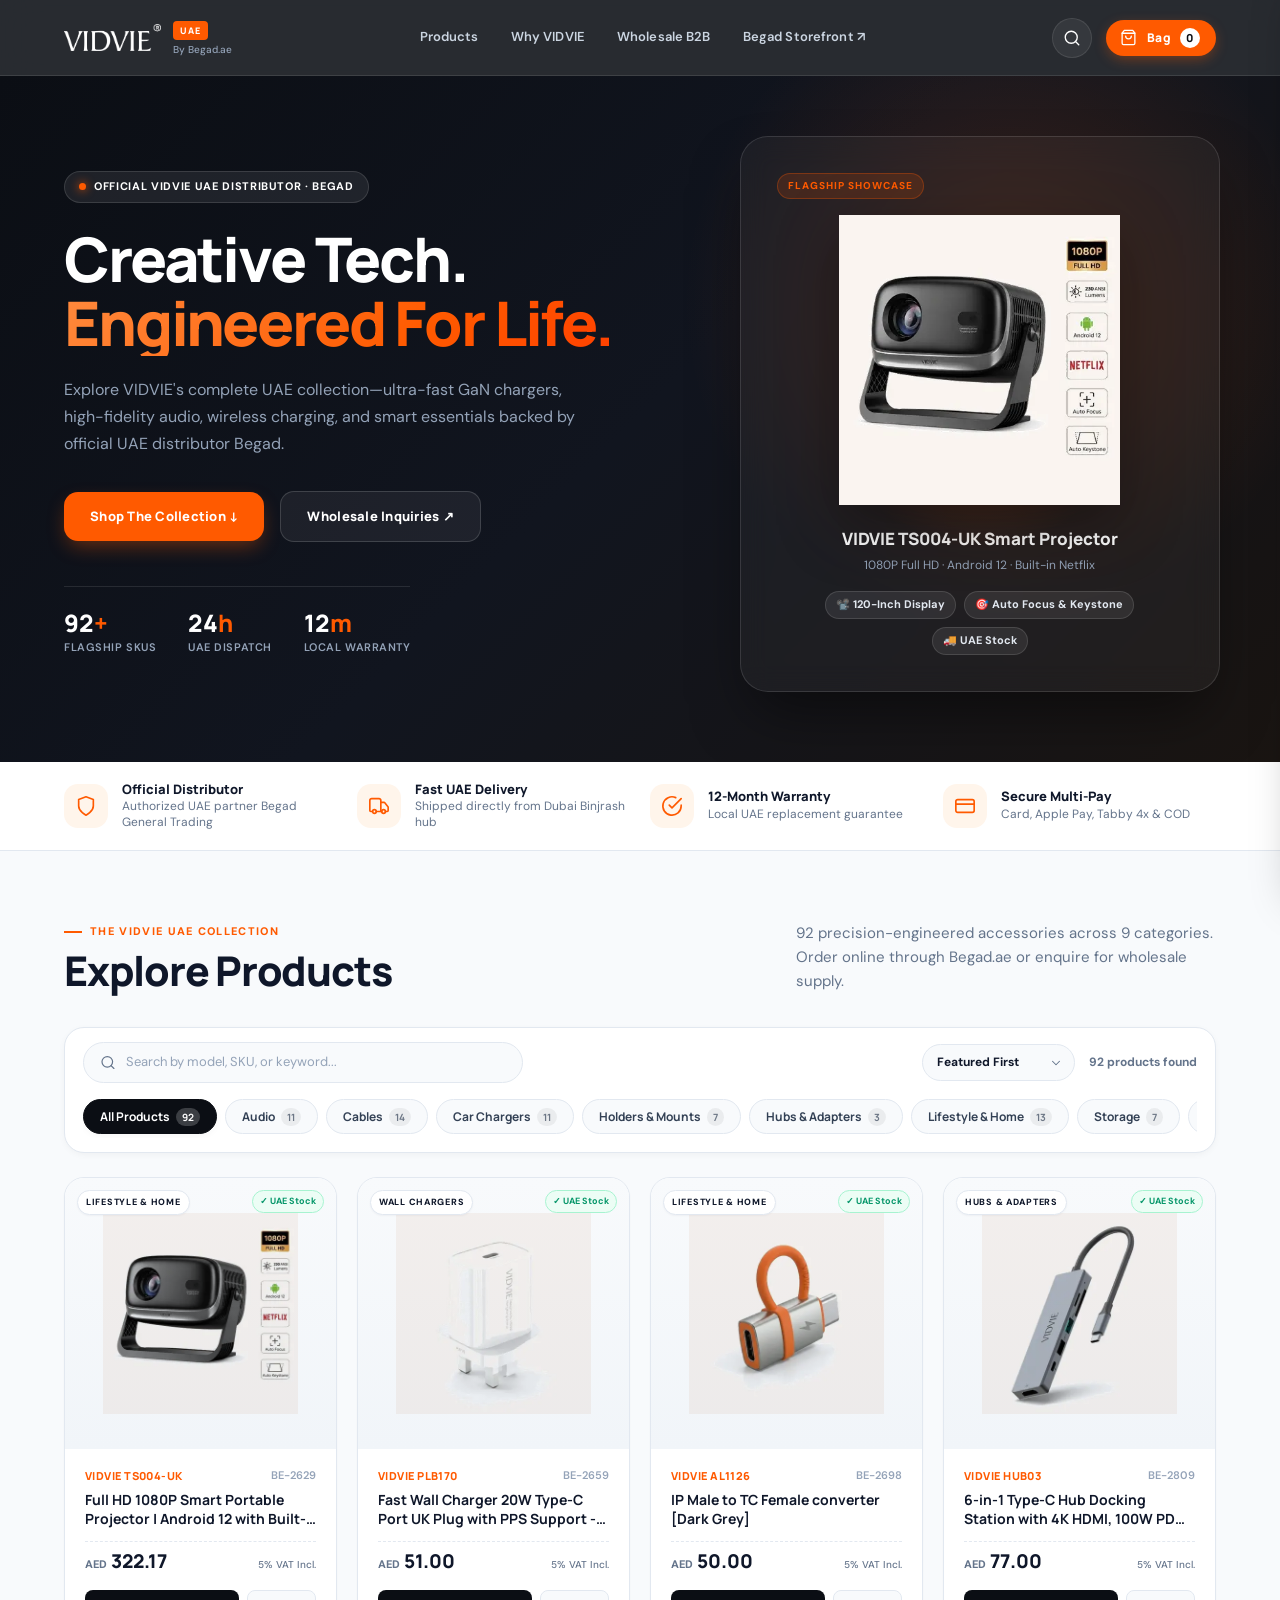
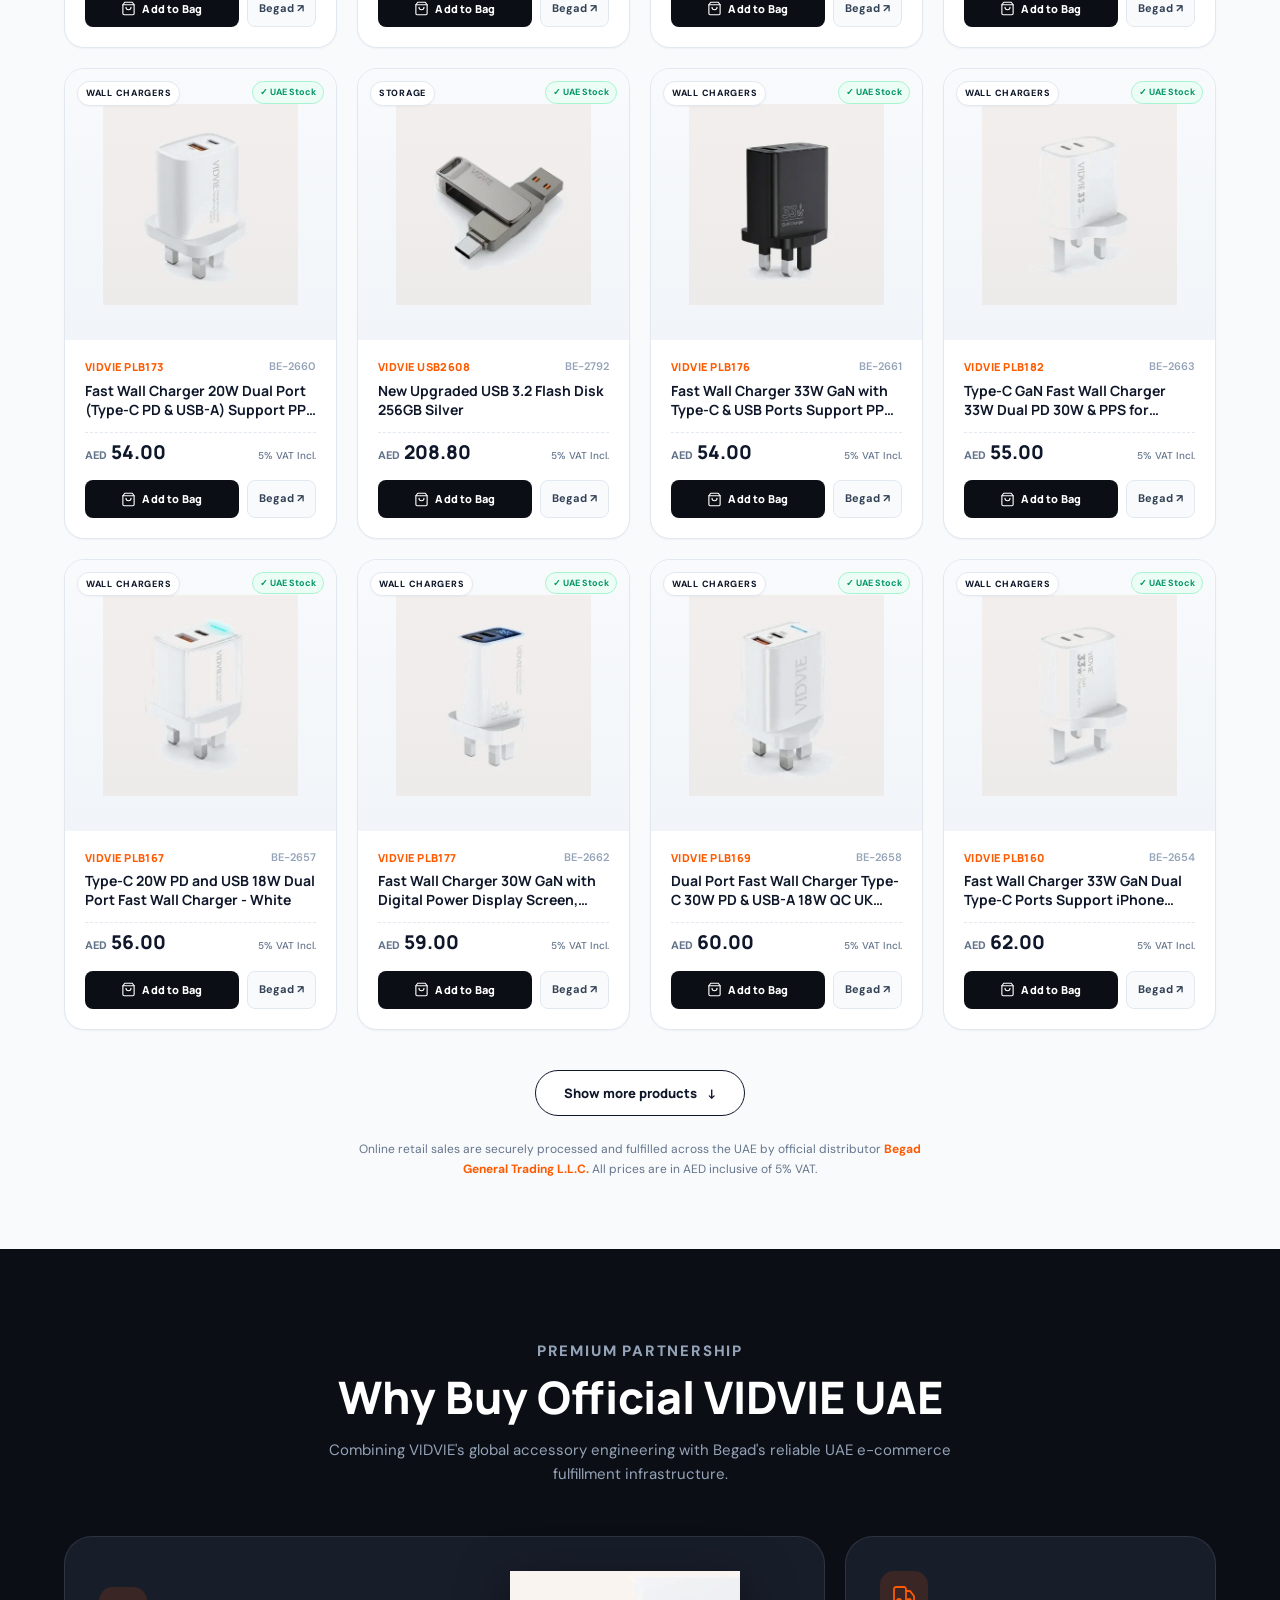
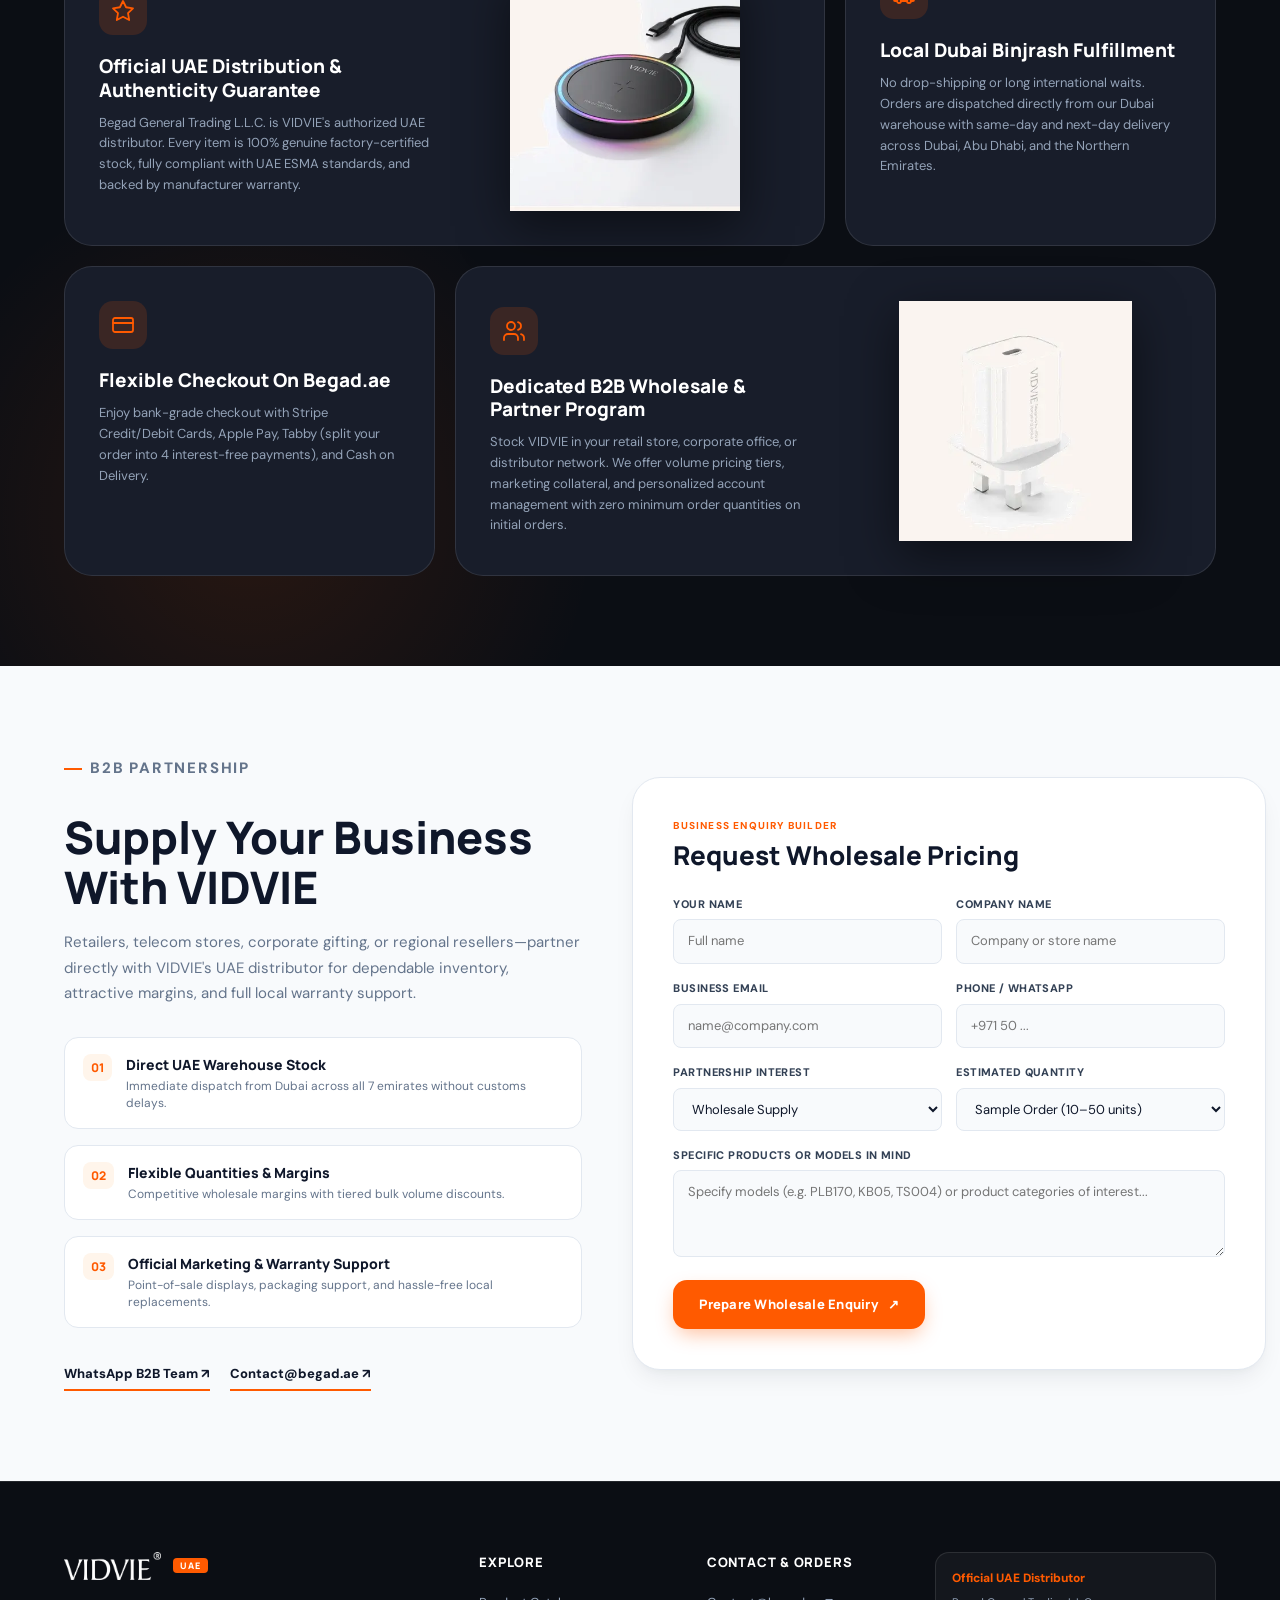
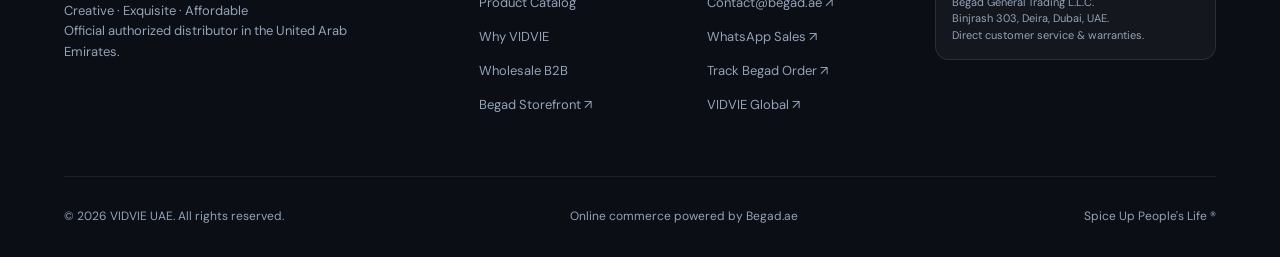
==== commit 3880c511: "Remove the announcement strip above the header The site owner asked for the dark strip above the VID" ====
--- a/index.html
+++ b/index.html
@@ -15,19 +15,6 @@
     <script src="app.js" defer></script>
   </head>
   <body>
-    <!-- Top Announcement Bar -->
-    <div class="topbar">
-      <div class="topbar-left">
-        <span class="topbar-flag">🇦🇪 UAE OFFICIAL</span>
-        <span>Official VIDVIE UAE Distributor · Fulfilled by Begad General Trading L.L.C.</span>
-      </div>
-      <div class="topbar-right">
-        <span>🚚 Shipped from Dubai Binjrash 303</span>
-        <span>🛡️ 12-Month UAE Warranty</span>
-        <a class="topbar-link" href="#wholesale">Wholesale Supply ↗</a>
-      </div>
-    </div>
-
     <!-- Main Navigation Header -->
     <header class="site-header">
       <a class="brand" href="#home" aria-label="VIDVIE UAE home">
@@ -102,10 +89,10 @@
             <div class="hero-card-info">
               <h3 class="hero-card-title" id="heroSpotlightTitle">VIDVIE TS004-UK Smart Projector</h3>
               <p class="hero-card-specs" id="heroSpotlightSpecs">1080P Full HD · Android 12 · Built-in Netflix</p>
-              <div class="hero-card-pills">
-                <span class="hero-pill">⚡ 67W GaN</span>
-                <span class="hero-pill">🛡️ UAE Stock</span>
-                <span class="hero-pill">🚚 Begad Fulfilled</span>
+              <div class="hero-card-pills" id="heroSpotlightPills">
+                <span class="hero-pill">📽️ 120-Inch Display</span>
+                <span class="hero-pill">🎯 Auto Focus &amp; Keystone</span>
+                <span class="hero-pill">🚚 UAE Stock</span>
               </div>
             </div>
           </div>
--- a/styles.css
+++ b/styles.css
@@ -119,57 +119,6 @@
 
 [hidden] {
   display: none !important;
-}
-
-/* ==========================================================================
-   Top Announcement Bar
-   ========================================================================== */
-.topbar {
-  background: var(--dark);
-  color: #fff;
-  border-bottom: 1px solid var(--dark-border);
-  padding: 8px 5%;
-  font-size: 11px;
-  font-weight: 600;
-  letter-spacing: 0.05em;
-  display: flex;
-  align-items: center;
-  justify-content: space-between;
-  gap: 16px;
-}
-
-.topbar-left {
-  display: inline-flex;
-  align-items: center;
-  gap: 8px;
-}
-
-.topbar-flag {
-  display: inline-flex;
-  align-items: center;
-  gap: 5px;
-  background: rgba(255, 255, 255, 0.08);
-  padding: 2px 8px;
-  border-radius: var(--radius-full);
-  font-size: 10px;
-  color: var(--brand);
-}
-
-.topbar-right {
-  display: inline-flex;
-  align-items: center;
-  gap: 16px;
-  color: var(--muted-light);
-}
-
-.topbar-link {
-  color: #fff;
-  font-weight: 700;
-  transition: var(--transition);
-}
-
-.topbar-link:hover {
-  color: var(--brand);
 }
 
 /* ==========================================================================
@@ -1947,9 +1896,6 @@
 }
 
 @media (max-width: 768px) {
-  .topbar-right {
-    display: none;
-  }
   .product-grid {
     grid-template-columns: repeat(2, 1fr);
     gap: 12px;
@@ -1987,10 +1933,6 @@
 }
 
 @media (max-width: 480px) {
-  .topbar {
-    font-size: 10px;
-    justify-content: center;
-  }
   .brand-logo {
     height: 22px;
   }
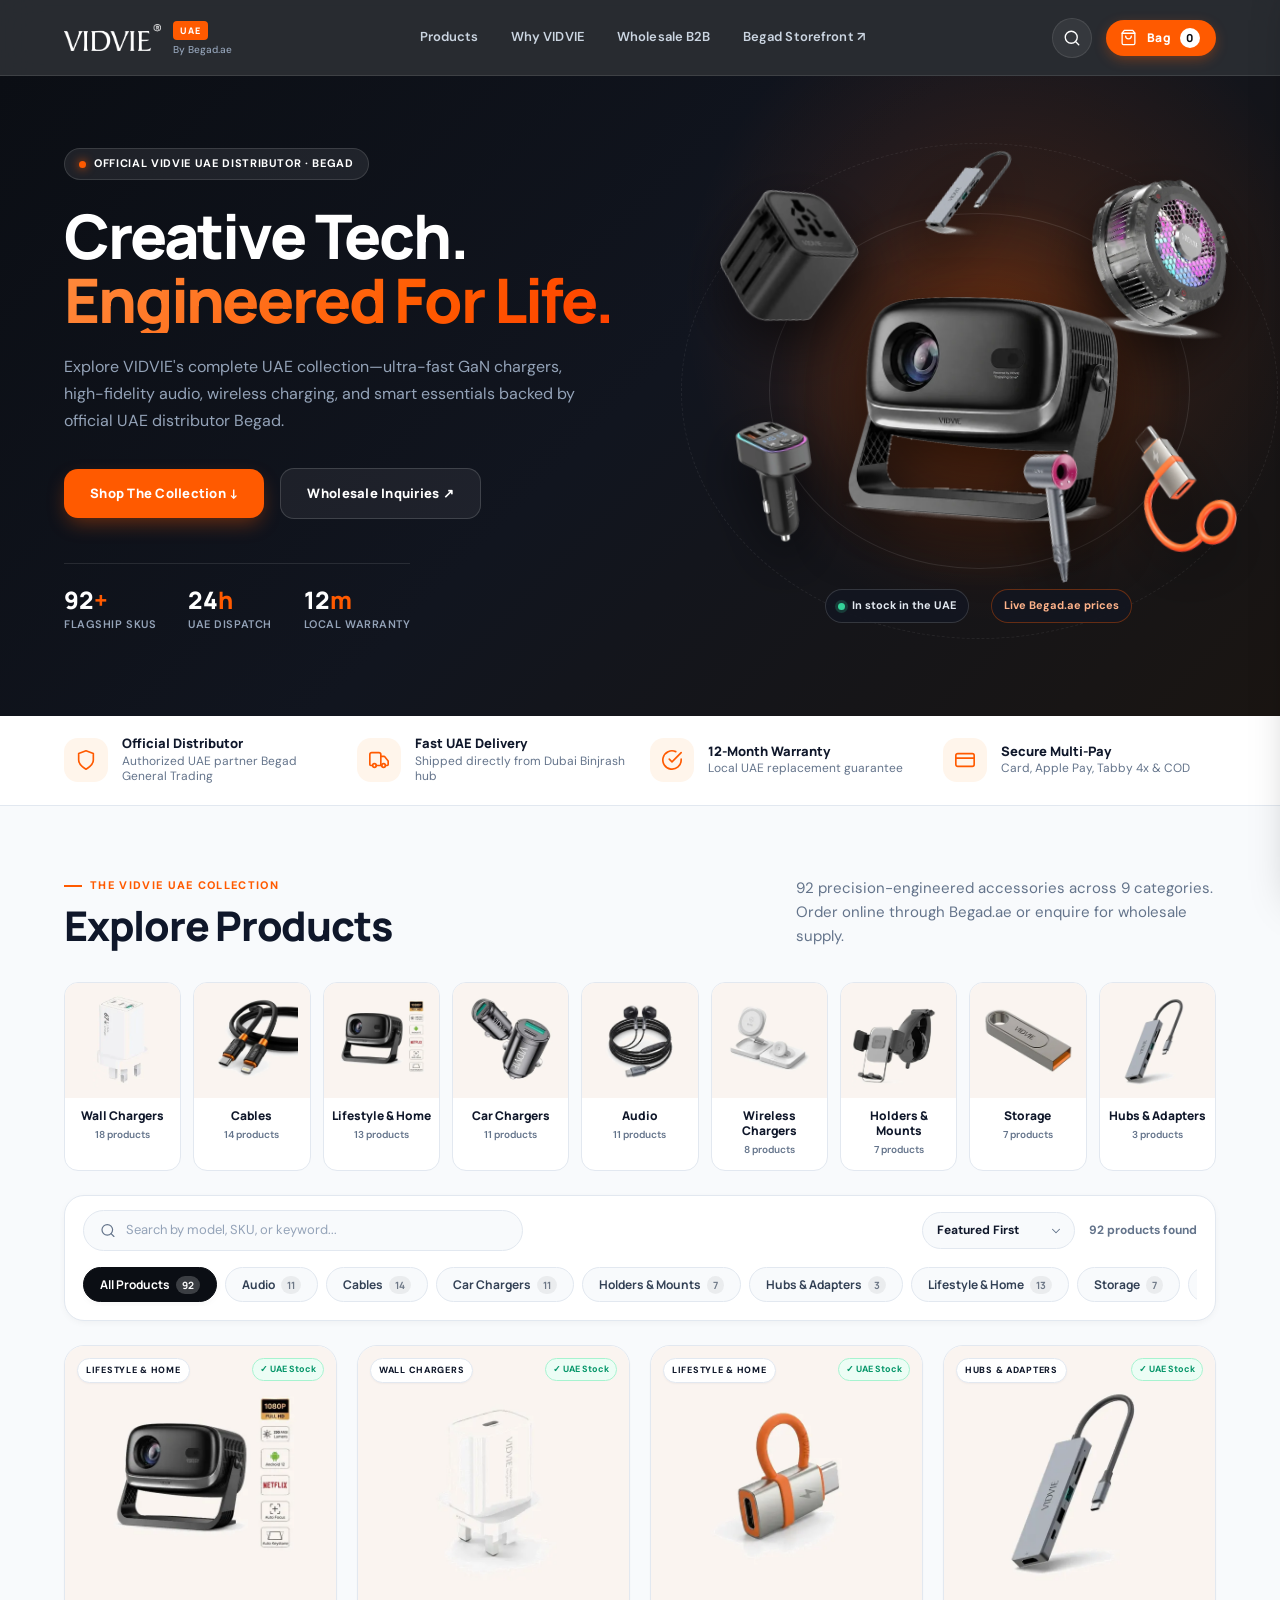
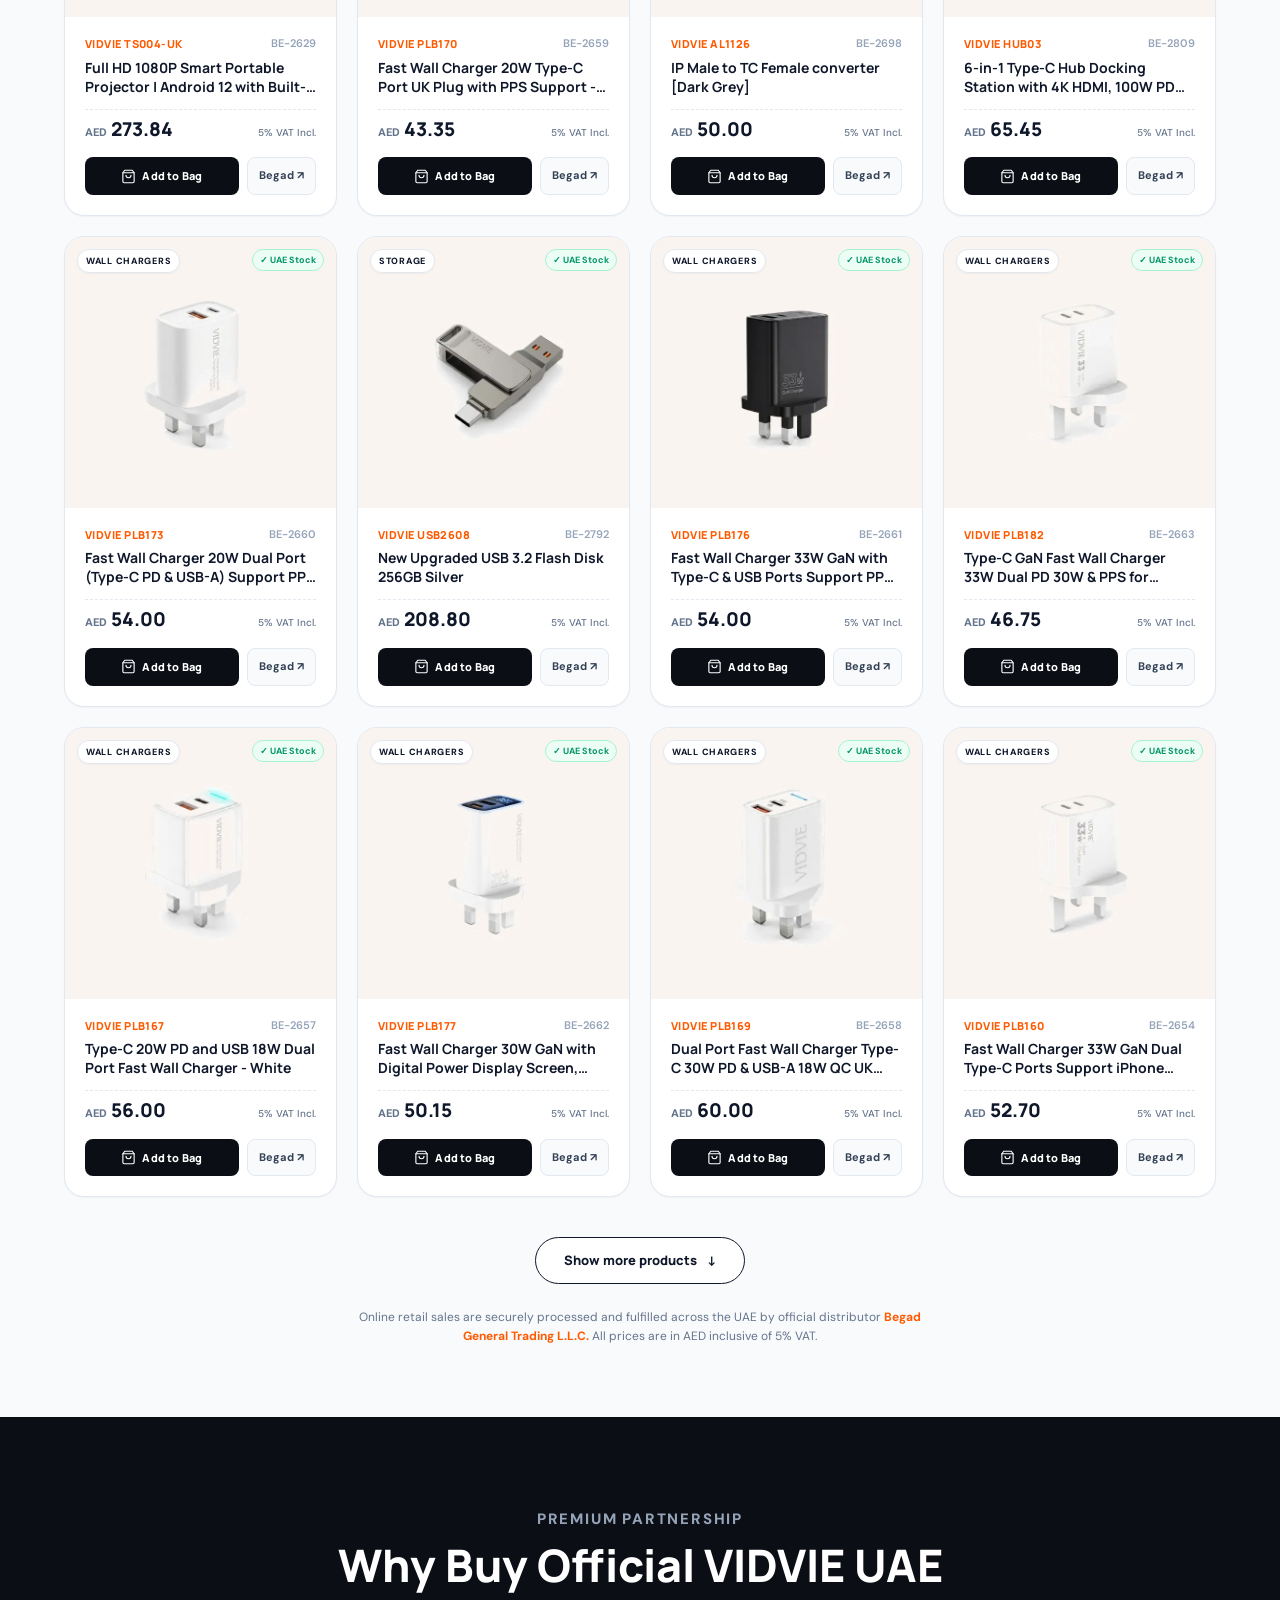
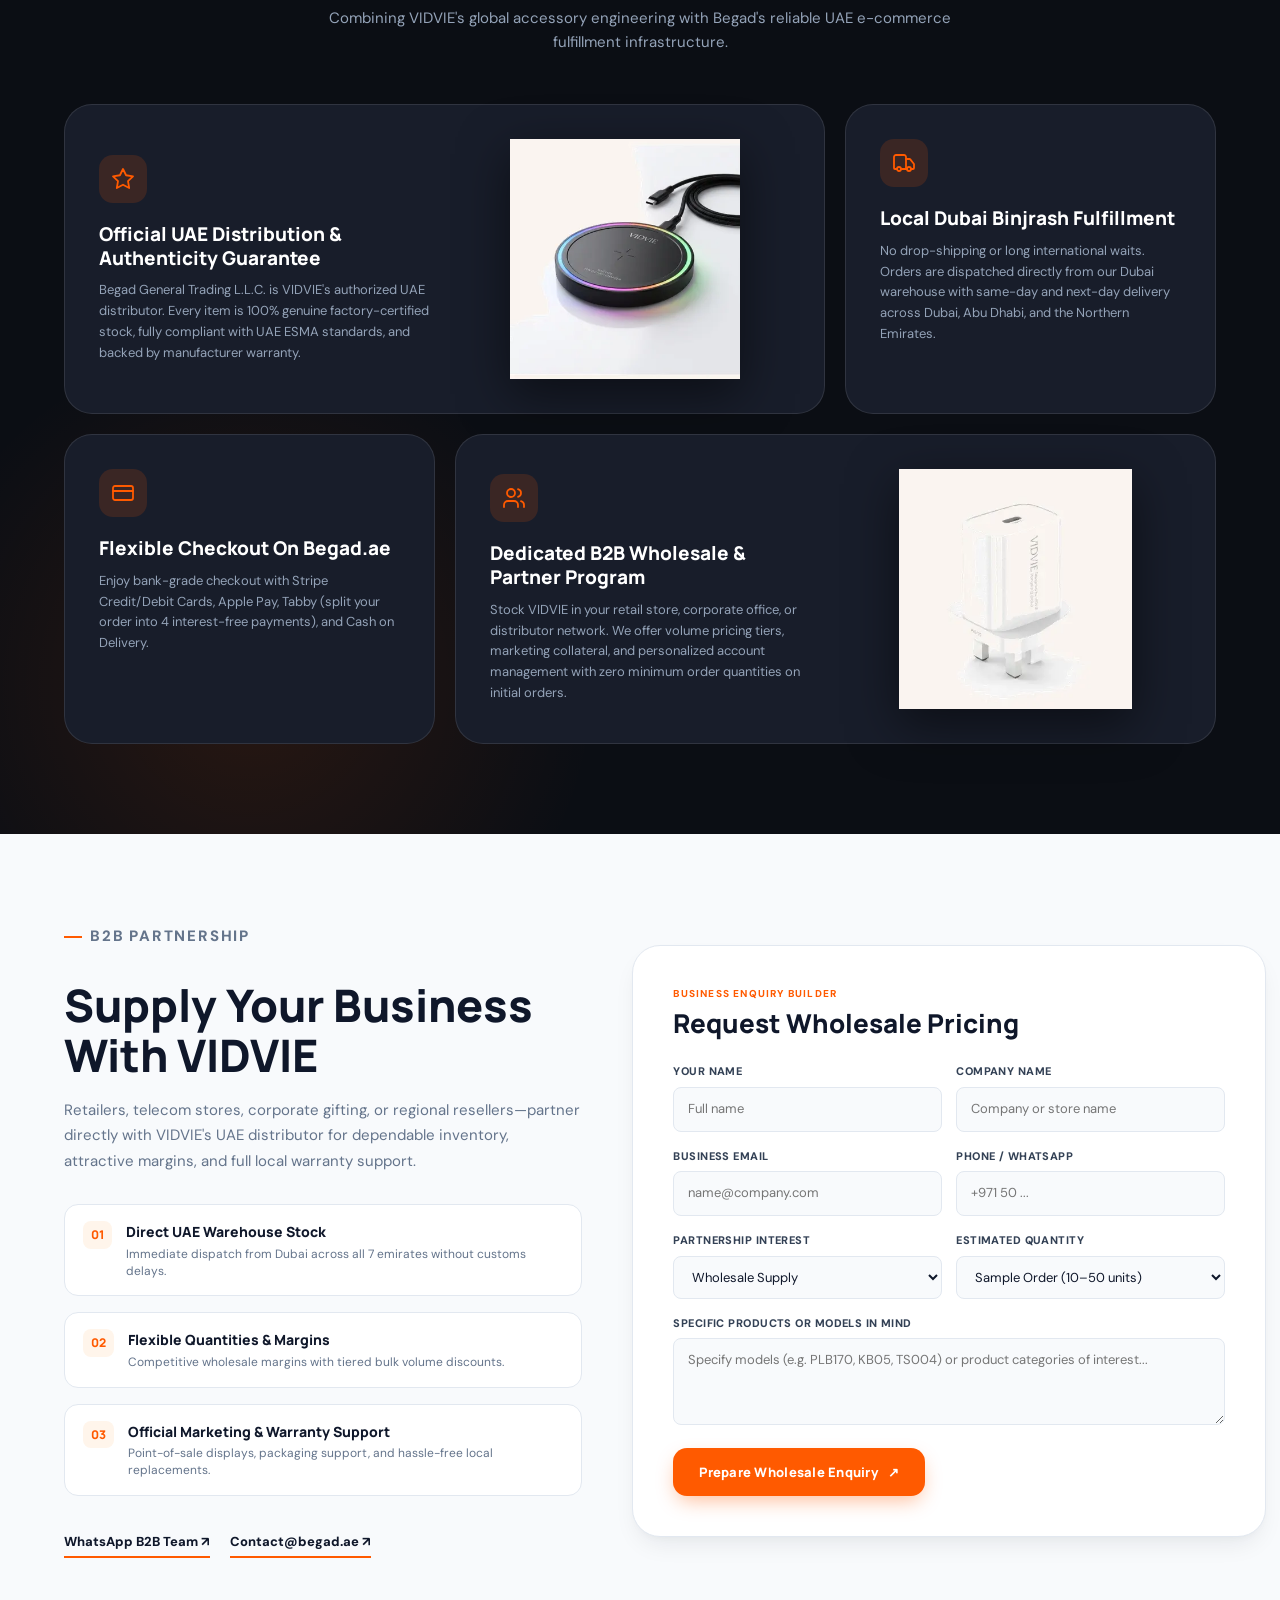
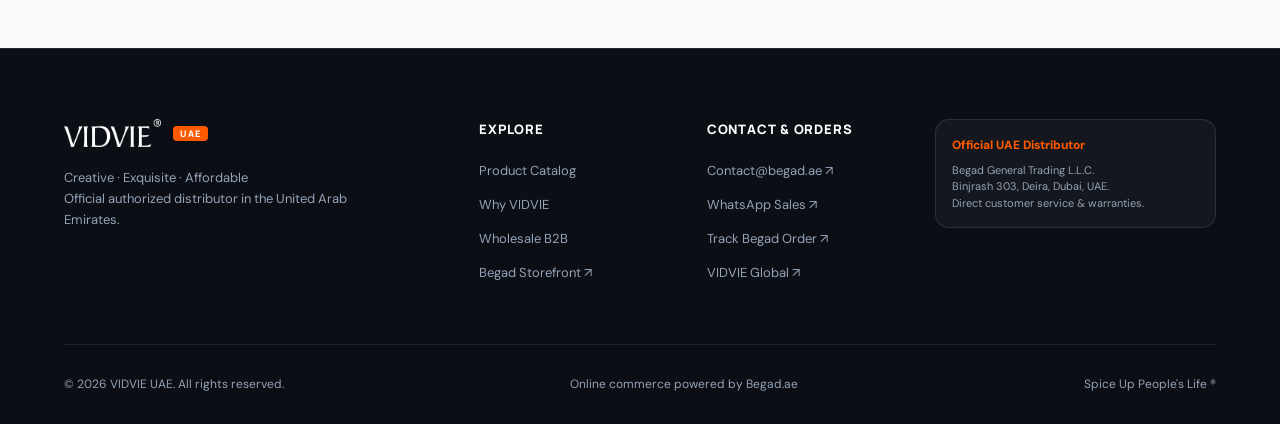
==== commit f2485508: "Live Begad prices, a multi-product hero and category tiles Prices. The page showed prices copied int" ====
--- a/index.html
+++ b/index.html
@@ -82,19 +82,19 @@
           </div>
         </div>
         <div class="hero-visual">
-          <div class="hero-card">
-            <div class="hero-card-glow"></div>
-            <span class="hero-card-tag">FLAGSHIP SHOWCASE</span>
-            <img class="hero-card-img" id="heroSpotlightImg" src="assets/catalog/product-090.webp" alt="VIDVIE TS004-UK Smart Portable Projector" />
-            <div class="hero-card-info">
-              <h3 class="hero-card-title" id="heroSpotlightTitle">VIDVIE TS004-UK Smart Projector</h3>
-              <p class="hero-card-specs" id="heroSpotlightSpecs">1080P Full HD · Android 12 · Built-in Netflix</p>
-              <div class="hero-card-pills" id="heroSpotlightPills">
-                <span class="hero-pill">📽️ 120-Inch Display</span>
-                <span class="hero-pill">🎯 Auto Focus &amp; Keystone</span>
-                <span class="hero-pill">🚚 UAE Stock</span>
-              </div>
-            </div>
+          <div class="hero-scene" id="heroScene">
+            <div class="scene-halo" aria-hidden="true"></div>
+            <div class="scene-ring" aria-hidden="true"></div>
+            <div class="scene-ring scene-ring-outer" aria-hidden="true"></div>
+            <button class="scene-item scene-adapter" type="button" data-find="TA4409" aria-label="Show the TA4409 universal travel adapter"><img src="assets/hero/080.webp" alt="VIDVIE TA4409 universal travel adapter" width="560" height="542" /></button>
+            <button class="scene-item scene-hub" type="button" data-find="HUB03" aria-label="Show the HUB03 6-in-1 Type-C hub"><img src="assets/hero/078.webp" alt="VIDVIE HUB03 6-in-1 Type-C hub" width="383" height="560" /></button>
+            <button class="scene-item scene-fan" type="button" data-find="GM02" aria-label="Show the GM02 magnetic cooling wireless charger"><img src="assets/hero/050.webp" alt="VIDVIE GM02 magnetic cooling wireless charger" width="506" height="560" /></button>
+            <button class="scene-item scene-projector" type="button" data-find="TS004-UK" aria-label="Show the TS004-UK smart projector"><img src="assets/hero/090.webp" alt="VIDVIE TS004-UK smart portable projector" width="560" height="460" fetchpriority="high" /></button>
+            <button class="scene-item scene-car" type="button" data-find="FM05" aria-label="Show the FM05 car charger and FM transmitter"><img src="assets/hero/044.webp" alt="VIDVIE FM05 car charger and FM transmitter" width="334" height="560" /></button>
+            <button class="scene-item scene-dryer" type="button" data-find="SHD01-UK" aria-label="Show the SHD01-UK hair dryer"><img src="assets/hero/085.webp" alt="VIDVIE SHD01-UK high-speed hair dryer" width="225" height="560" /></button>
+            <button class="scene-item scene-otg" type="button" data-find="AL1127" aria-label="Show the AL1127 Type-C OTG adapter"><img src="assets/hero/077.webp" alt="VIDVIE AL1127 Type-C OTG adapter" width="513" height="560" /></button>
+            <span class="scene-chip scene-chip-stock"><i></i> In stock in the UAE</span>
+            <span class="scene-chip scene-chip-price">Live Begad.ae prices</span>
           </div>
         </div>
       </section>
@@ -150,6 +150,8 @@
           </div>
           <p class="section-desc">92 precision-engineered accessories across 9 categories. Order online through Begad.ae or enquire for wholesale supply.</p>
         </div>
+
+        <div class="category-tiles" id="categoryTiles" aria-label="Shop by category"></div>
 
         <div class="collection-toolbar">
           <div class="toolbar-top">
--- a/styles.css
+++ b/styles.css
@@ -494,95 +494,102 @@
   justify-content: center;
 }
 
-.hero-card {
+.hero-scene {
   position: relative;
-  width: min(100%, 480px);
-  background: rgba(255, 255, 255, 0.04);
-  backdrop-filter: blur(14px);
-  border: 1px solid rgba(255, 255, 255, 0.12);
-  border-radius: var(--radius-xl);
-  padding: 36px;
-  box-shadow: 0 30px 60px -15px rgba(0, 0, 0, 0.5);
-  display: flex;
-  flex-direction: column;
-  align-items: center;
-  text-align: center;
-}
-
-.hero-card-glow {
+  width: min(100%, 580px);
+  aspect-ratio: 58 / 52;
+}
+
+.scene-halo {
   position: absolute;
-  width: 280px;
-  height: 280px;
-  background: radial-gradient(circle, rgba(255, 90, 0, 0.25) 0%, transparent 70%);
+  inset: 12% 10%;
   border-radius: 50%;
-  top: 50%;
-  left: 50%;
-  transform: translate(-50%, -50%);
-  pointer-events: none;
-}
-
-.hero-card-tag {
-  align-self: flex-start;
-  font-size: 10px;
-  font-weight: 800;
-  letter-spacing: 0.1em;
-  background: rgba(255, 90, 0, 0.15);
-  color: var(--brand);
-  border: 1px solid rgba(255, 90, 0, 0.3);
-  padding: 4px 10px;
-  border-radius: var(--radius-full);
-  margin-bottom: 16px;
-}
-
-.hero-card-img {
-  width: 78%;
-  max-height: 290px;
-  object-fit: contain;
-  filter: drop-shadow(0 20px 30px rgba(0, 0, 0, 0.4));
-  transition: transform 0.4s ease;
-}
-
-.hero-card:hover .hero-card-img {
-  transform: scale(1.05) translateY(-4px);
-}
-
-.hero-card-info {
-  margin-top: 20px;
+  background: radial-gradient(circle, rgba(255, 90, 0, 0.34) 0%, rgba(255, 90, 0, 0.1) 45%, transparent 70%);
+  filter: blur(8px);
+}
+
+.scene-ring {
+  position: absolute;
+  inset: 14% 12%;
+  border-radius: 50%;
+  border: 1px solid rgba(255, 255, 255, 0.1);
+}
+
+.scene-ring-outer {
+  inset: 0 -4%;
+  border-style: dashed;
+  border-color: rgba(255, 255, 255, 0.07);
+}
+
+.scene-item {
+  position: absolute;
+  padding: 0;
+  cursor: pointer;
+  animation: scene-float 7s ease-in-out infinite;
+}
+
+.scene-item img {
   width: 100%;
-}
-
-.hero-card-title {
-  font-family: var(--font-display);
-  font-size: 17px;
-  font-weight: 800;
-  color: #fff;
-  margin-bottom: 4px;
-}
-
-.hero-card-specs {
-  font-size: 12px;
-  color: var(--muted-light);
-  margin-bottom: 16px;
-}
-
-.hero-card-pills {
-  display: flex;
-  justify-content: center;
-  gap: 8px;
-  flex-wrap: wrap;
-}
-
-.hero-pill {
+  height: auto;
+  filter: drop-shadow(0 22px 26px rgba(0, 0, 0, 0.55));
+  transform: rotate(var(--tilt, 0deg));
+  transition: transform 0.35s cubic-bezier(0.16, 1, 0.3, 1);
+}
+
+.scene-item:hover img,
+.scene-item:focus-visible img {
+  transform: rotate(var(--tilt, 0deg)) scale(1.08);
+}
+
+.scene-item:focus-visible {
+  outline: 2px solid var(--brand);
+  outline-offset: 6px;
+  border-radius: var(--radius-md);
+}
+
+.scene-projector { width: 50%; left: 25%; top: 31%; z-index: 3; animation-duration: 8s; }
+.scene-adapter   { width: 25%; left: 3%;  top: 9%;  --tilt: -9deg; animation-delay: -2s; }
+.scene-hub       { width: 12%; left: 42%; top: 0;   --tilt: 16deg; animation-delay: -4s; animation-duration: 9s; }
+.scene-fan       { width: 26%; left: 70%; top: 7%;  --tilt: 7deg;  animation-delay: -1s; animation-duration: 6.5s; }
+.scene-car       { width: 13%; left: 7%;  top: 56%; --tilt: -8deg; z-index: 4; animation-delay: -3s; animation-duration: 7.5s; }
+.scene-dryer     { width: 9.5%; left: 60%; top: 62%; --tilt: -14deg; z-index: 4; animation-delay: -5s; animation-duration: 8.5s; }
+.scene-otg       { width: 20%; left: 77%; top: 58%; --tilt: 8deg;  z-index: 4; animation-delay: -2.5s; }
+
+@keyframes scene-float {
+  0%, 100% { transform: translateY(0); }
+  50% { transform: translateY(-10px); }
+}
+
+.scene-chip {
+  position: absolute;
+  z-index: 5;
   font-size: 11px;
   font-weight: 700;
-  background: rgba(255, 255, 255, 0.08);
-  border: 1px solid rgba(255, 255, 255, 0.12);
   color: #e2e8f0;
-  padding: 4px 10px;
+  background: rgba(19, 23, 34, 0.78);
+  border: 1px solid rgba(255, 255, 255, 0.14);
+  backdrop-filter: blur(10px);
+  padding: 7px 12px;
   border-radius: var(--radius-full);
   display: inline-flex;
   align-items: center;
-  gap: 6px;
+  gap: 7px;
+  white-space: nowrap;
+}
+
+.scene-chip i {
+  width: 7px;
+  height: 7px;
+  border-radius: 50%;
+  background: #34d399;
+  box-shadow: 0 0 0 3px rgba(52, 211, 153, 0.2);
+}
+
+.scene-chip-stock { left: 22%; top: 90%; }
+.scene-chip-price { left: 52%; top: 90%; color: #ffb38a; border-color: rgba(255, 90, 0, 0.35); }
+
+@media (prefers-reduced-motion: reduce) {
+  .scene-item { animation: none; }
 }
 
 /* ==========================================================================
@@ -860,6 +867,114 @@
 }
 
 /* ==========================================================================
+   Category Tiles
+   ========================================================================== */
+.category-tiles {
+  display: grid;
+  grid-template-columns: repeat(9, minmax(0, 1fr));
+  gap: 12px;
+  margin-bottom: 24px;
+}
+
+.category-tile {
+  display: flex;
+  flex-direction: column;
+  align-items: center;
+  gap: 10px;
+  padding: 0 0 12px;
+  background: #fff;
+  border: 1px solid var(--line);
+  border-radius: var(--radius-md);
+  overflow: hidden;
+  text-align: center;
+  transition: var(--transition);
+}
+
+.category-tile-img {
+  position: relative;
+  width: 100%;
+  aspect-ratio: 1 / 1;
+  background: #faf4f0;
+}
+
+.category-tile-img img {
+  position: absolute;
+  inset: 9%;
+  width: 82%;
+  height: 82%;
+  object-fit: contain;
+  transition: transform 0.35s cubic-bezier(0.16, 1, 0.3, 1);
+}
+
+.category-tile-name {
+  font-family: var(--font-display);
+  font-size: 12px;
+  font-weight: 800;
+  color: var(--ink);
+  line-height: 1.25;
+  padding: 0 6px;
+}
+
+.category-tile-count {
+  font-size: 10px;
+  font-weight: 600;
+  color: var(--muted);
+  margin-top: -6px;
+}
+
+.category-tile:hover,
+.category-tile.active {
+  border-color: var(--brand);
+  box-shadow: var(--shadow-md);
+  transform: translateY(-3px);
+}
+
+.category-tile:hover img {
+  transform: scale(1.08);
+}
+
+.category-tile.active .category-tile-name {
+  color: var(--brand);
+}
+
+/* Live price extras */
+.price-was {
+  font-size: 12px;
+  font-weight: 600;
+  color: var(--muted-light);
+  text-decoration: line-through;
+  margin-left: 4px;
+}
+
+.price-off {
+  font-size: 10px;
+  font-weight: 800;
+  color: #fff;
+  background: var(--red);
+  padding: 2px 6px;
+  border-radius: var(--radius-full);
+  margin-left: 4px;
+  align-self: center;
+}
+
+.card-stock-tag.out {
+  background: #f1f5f9;
+  color: var(--muted);
+  border-color: var(--line);
+}
+
+.product-card.is-out .product-image-wrap img {
+  opacity: 0.45;
+}
+
+.btn-card-cart:disabled {
+  background: var(--line);
+  color: var(--muted);
+  cursor: not-allowed;
+  transform: none;
+}
+
+/* ==========================================================================
    Product Grid & Cards
    ========================================================================== */
 .product-grid {
@@ -888,7 +1003,7 @@
 
 .product-image-wrap {
   position: relative;
-  background: linear-gradient(180deg, #f8fafc 0%, #f1f5f9 100%);
+  background: #faf4f0; /* the backdrop colour of the catalogue photos */
   aspect-ratio: 1 / 1;
   display: flex;
   align-items: center;
@@ -901,7 +1016,6 @@
   width: 90%;
   height: 90%;
   object-fit: contain;
-  mix-blend-mode: multiply;
   transition: transform 0.35s cubic-bezier(0.16, 1, 0.3, 1);
 }
 
@@ -1871,15 +1985,39 @@
   }
 }
 
+@media (max-width: 1100px) {
+  .category-tiles {
+    display: flex;
+    overflow-x: auto;
+    scroll-snap-type: x proximity;
+    padding-bottom: 6px;
+    scrollbar-width: none;
+  }
+  .category-tiles::-webkit-scrollbar {
+    display: none;
+  }
+  .category-tile {
+    flex: 0 0 118px;
+    scroll-snap-align: start;
+  }
+}
+
 @media (max-width: 960px) {
   .hero {
     grid-template-columns: 1fr;
     padding-top: 40px;
     padding-bottom: 50px;
   }
-  .hero-card {
-    width: 100%;
-    max-width: 440px;
+  .hero-scene {
+    margin: 0 auto;
+    max-width: 480px;
+  }
+  .scene-chip-stock {
+    left: 2%;
+  }
+  .scene-chip-price {
+    left: auto;
+    right: 2%;
   }
   .trust-grid {
     grid-template-columns: repeat(2, 1fr);
@@ -1896,6 +2034,11 @@
 }
 
 @media (max-width: 768px) {
+  .section-head {
+    flex-direction: column;
+    align-items: flex-start;
+    gap: 12px;
+  }
   .product-grid {
     grid-template-columns: repeat(2, 1fr);
     gap: 12px;
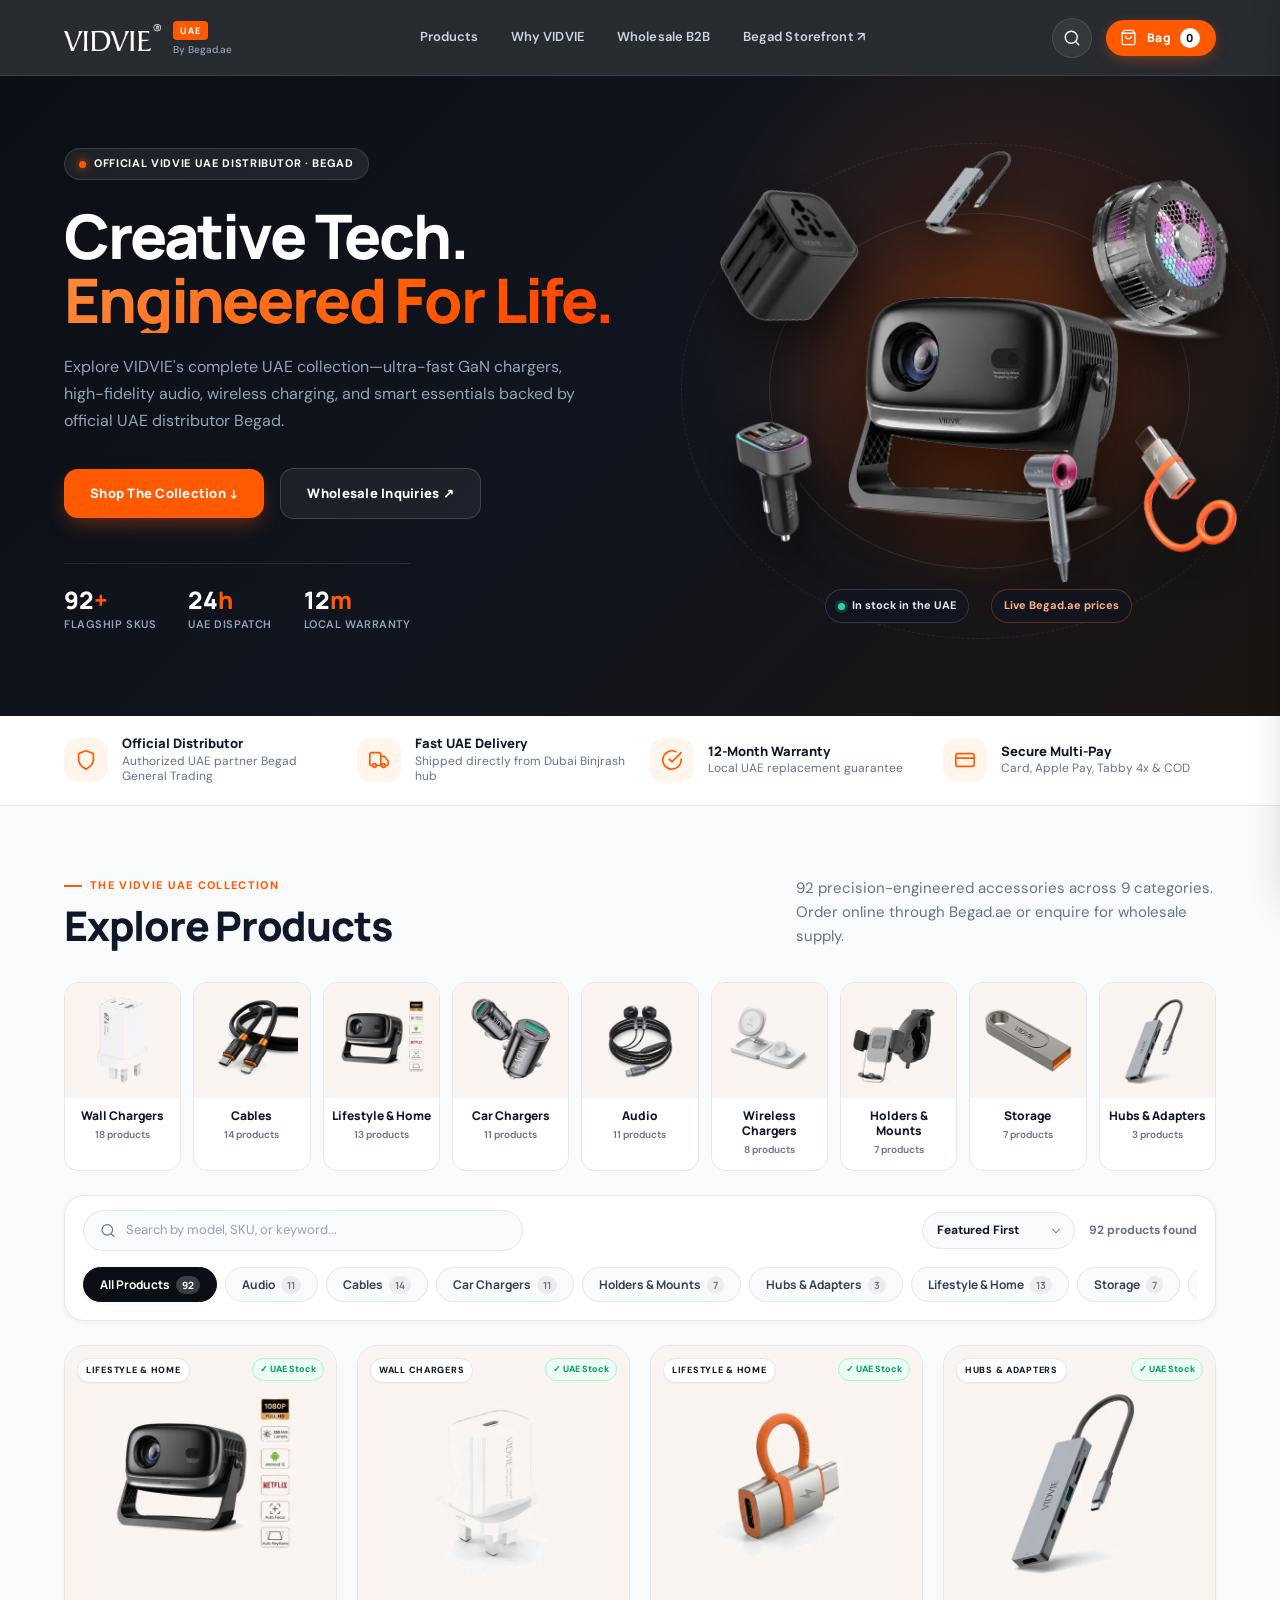
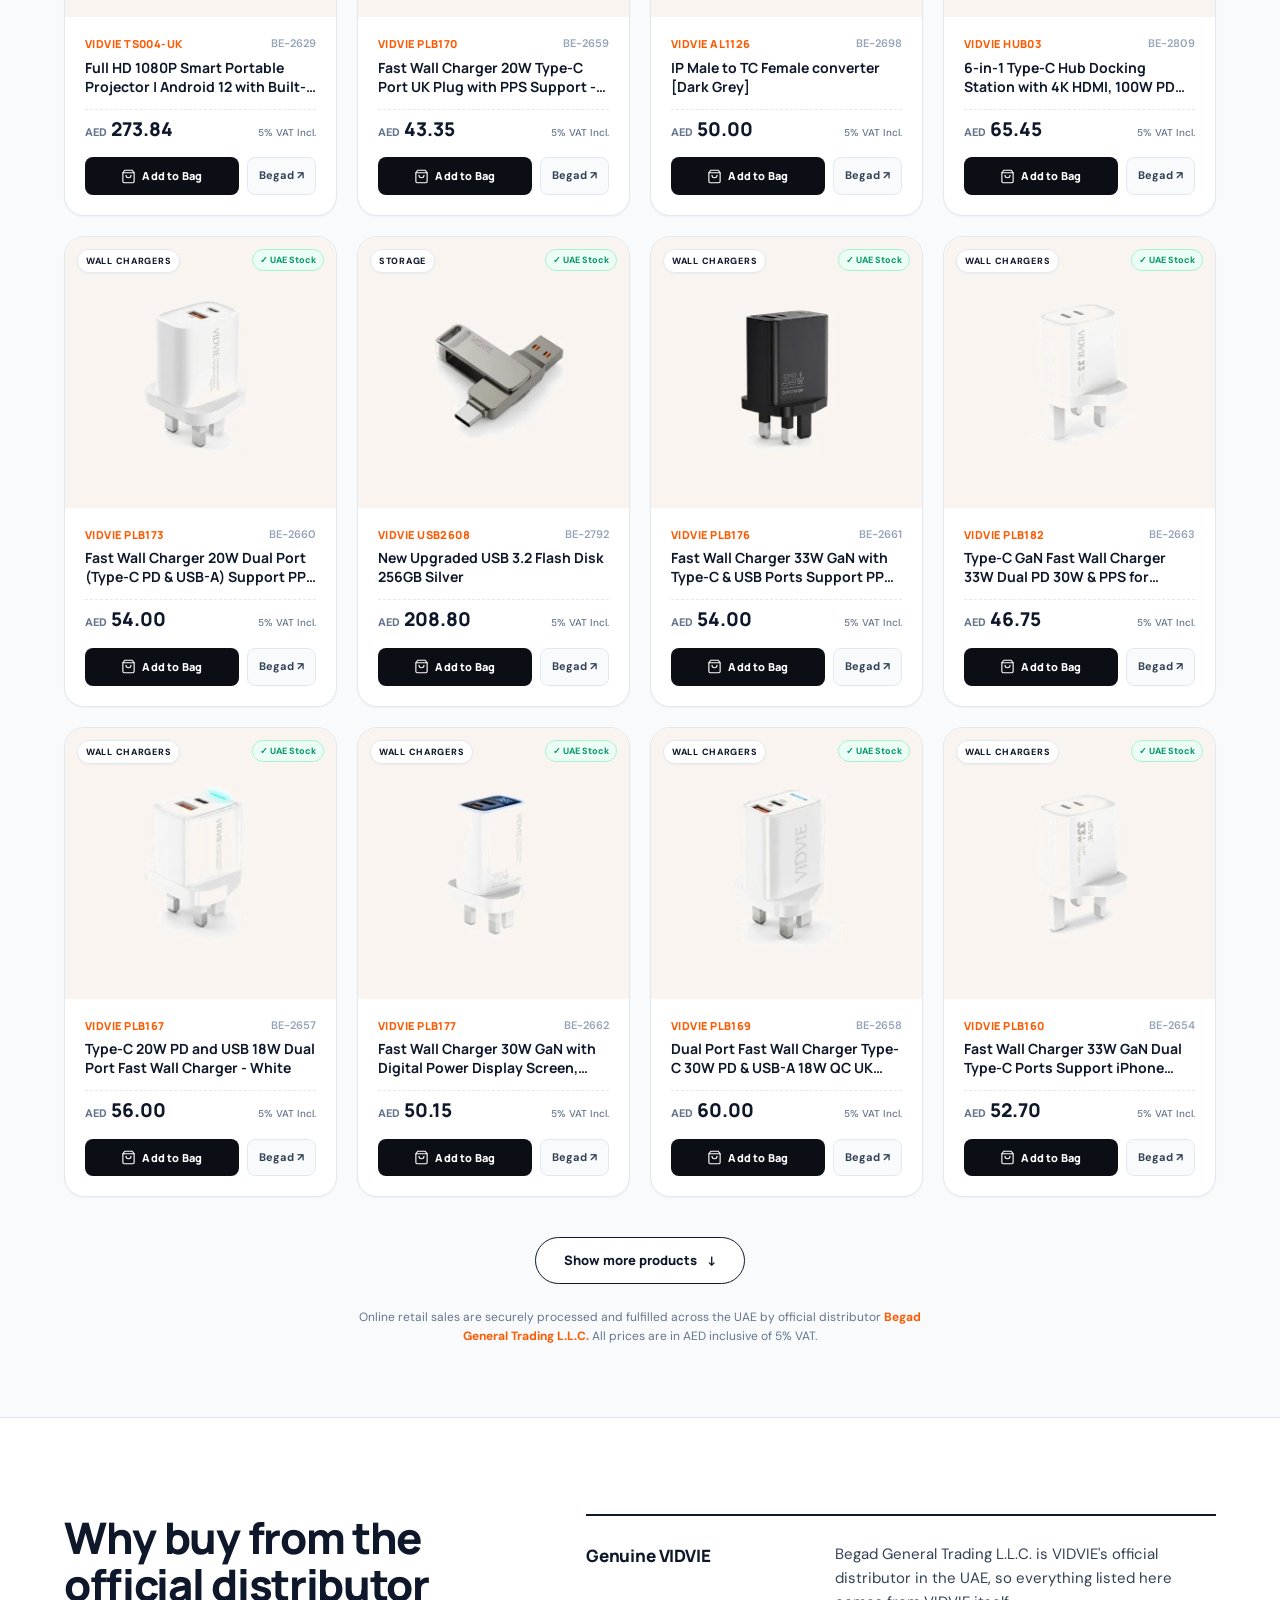
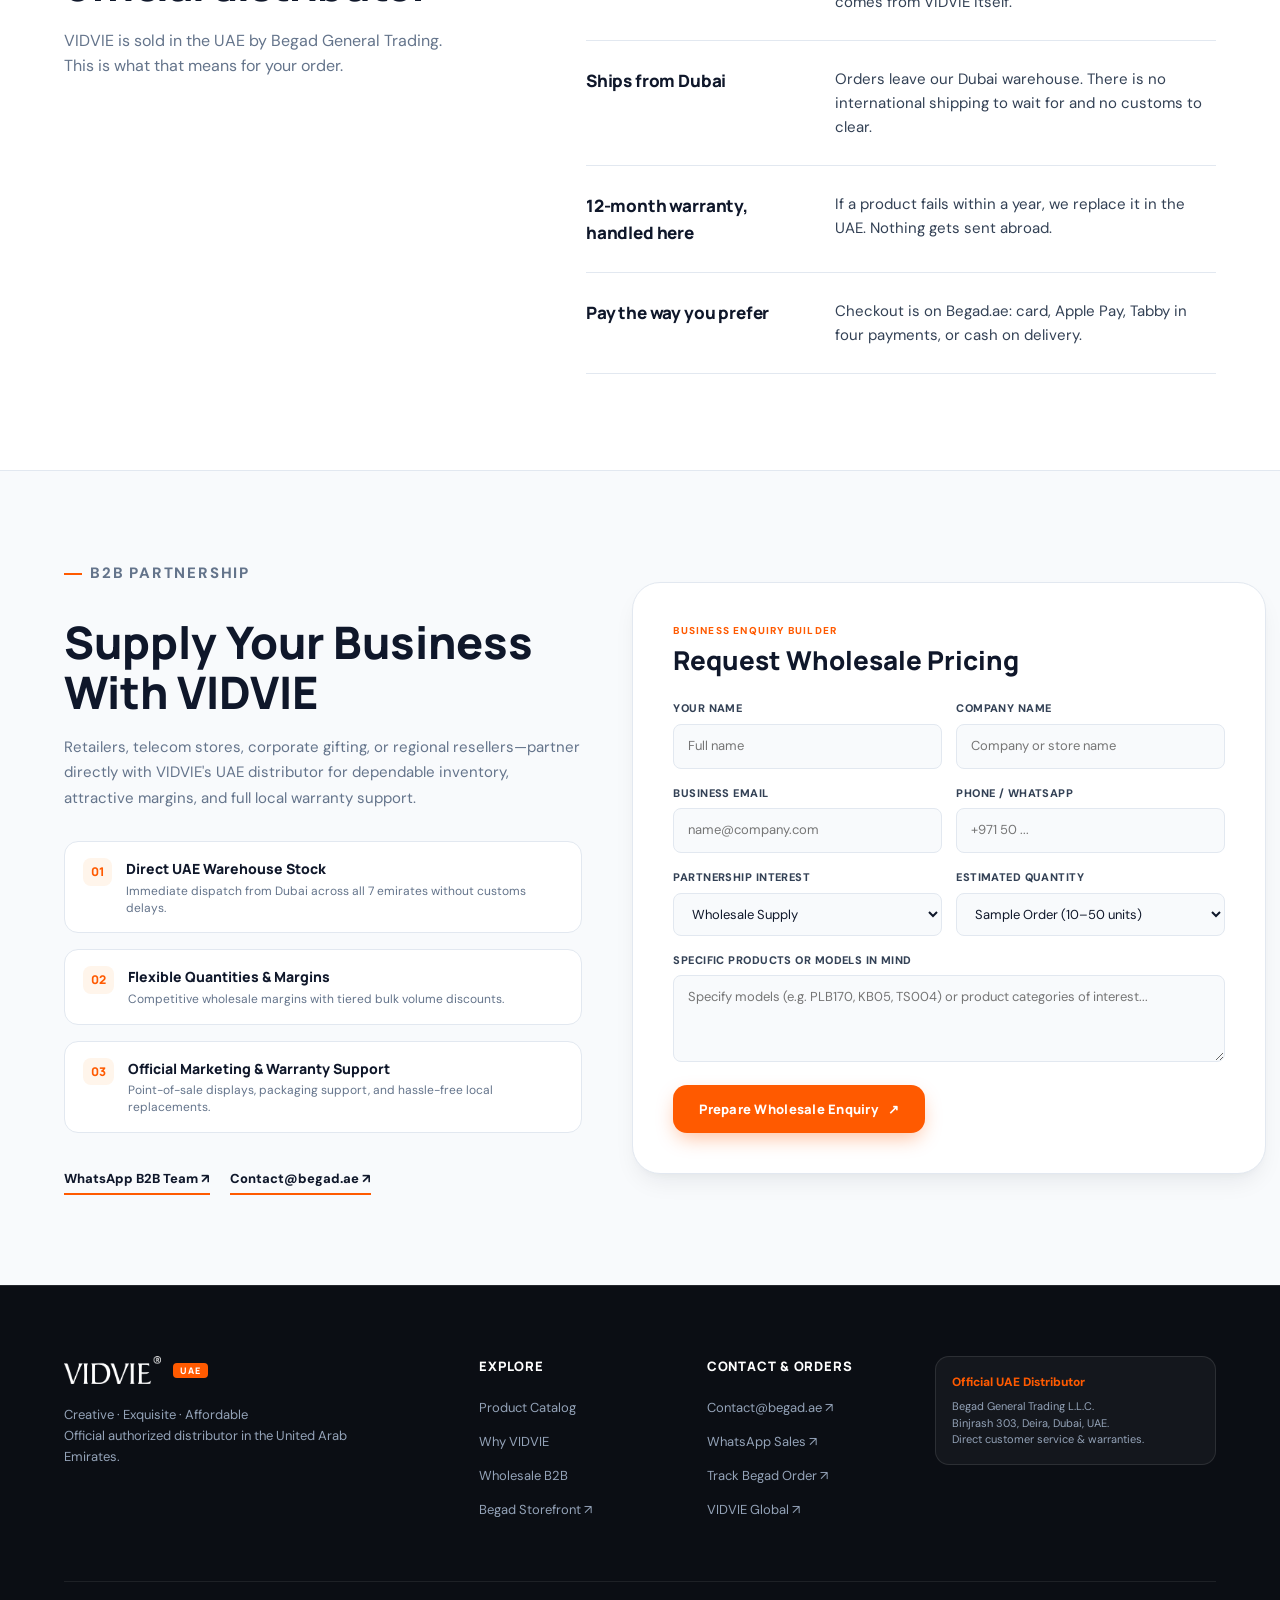
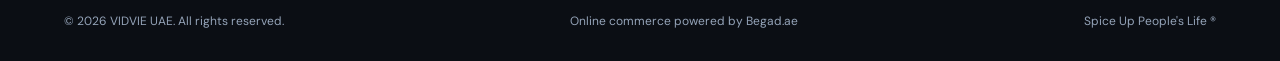
==== commit 13051790: "Replace the "Why Buy" card grid with a plain two-column section The owner said this part of the page" ====
--- a/index.html
+++ b/index.html
@@ -186,51 +186,31 @@
         <p class="catalog-note">Online retail sales are securely processed and fulfilled across the UAE by official distributor <a href="https://begad.ae" target="_blank" rel="noopener noreferrer" style="color:var(--brand);font-weight:700">Begad General Trading L.L.C.</a> All prices are in AED inclusive of 5% VAT.</p>
       </section>
 
-      <!-- Bento Grid: Brand & Trust Pillars -->
-      <section class="bento-section" id="why-vidvie">
-        <div class="bento-glow"></div>
-        <div class="bento-container">
-          <div class="bento-header">
-            <p class="section-eyebrow">PREMIUM PARTNERSHIP</p>
-            <h2>Why Buy Official VIDVIE UAE</h2>
-            <p>Combining VIDVIE's global accessory engineering with Begad's reliable UAE e-commerce fulfillment infrastructure.</p>
-          </div>
-          <div class="bento-grid">
-            <div class="bento-card span-2">
-              <div>
-                <div class="bento-icon">
-                  <svg viewBox="0 0 24 24"><polygon points="12 2 15.09 8.26 22 9.27 17 14.14 18.18 21.02 12 17.77 5.82 21.02 7 14.14 2 9.27 8.91 8.26 12 2"/></svg>
-                </div>
-                <h3>Official UAE Distribution & Authenticity Guarantee</h3>
-                <p>Begad General Trading L.L.C. is VIDVIE's authorized UAE distributor. Every item is 100% genuine factory-certified stock, fully compliant with UAE ESMA standards, and backed by manufacturer warranty.</p>
-              </div>
-              <img class="bento-img" src="assets/catalog/product-046.webp" alt="VIDVIE Wireless Charging" />
-            </div>
-            <div class="bento-card">
-              <div class="bento-icon">
-                <svg viewBox="0 0 24 24"><path d="M14 18V6a2 2 0 0 0-2-2H4a2 2 0 0 0-2 2v11a1 1 0 0 0 1 1h2"/><path d="M15 18H9"/><path d="M19 18h2a1 1 0 0 0 1-1v-3.65a1 1 0 0 0-.22-.62l-3.48-4.35A1 1 0 0 0 17.52 8H14"/><circle cx="17" cy="18" r="2"/><circle cx="7" cy="18" r="2"/></svg>
-              </div>
-              <h3>Local Dubai Binjrash Fulfillment</h3>
-              <p>No drop-shipping or long international waits. Orders are dispatched directly from our Dubai warehouse with same-day and next-day delivery across Dubai, Abu Dhabi, and the Northern Emirates.</p>
-            </div>
-            <div class="bento-card">
-              <div class="bento-icon">
-                <svg viewBox="0 0 24 24"><rect width="20" height="14" x="2" y="5" rx="2"/><line x1="2" x2="22" y1="10" y2="10"/></svg>
-              </div>
-              <h3>Flexible Checkout On Begad.ae</h3>
-              <p>Enjoy bank-grade checkout with Stripe Credit/Debit Cards, Apple Pay, Tabby (split your order into 4 interest-free payments), and Cash on Delivery.</p>
-            </div>
-            <div class="bento-card span-2">
-              <div>
-                <div class="bento-icon">
-                  <svg viewBox="0 0 24 24"><path d="M16 21v-2a4 4 0 0 0-4-4H6a4 4 0 0 0-4 4v2"/><circle cx="9" cy="7" r="4"/><path d="M22 21v-2a4 4 0 0 0-3-3.87"/><path d="M16 3.13a4 4 0 0 1 0 7.75"/></svg>
-                </div>
-                <h3>Dedicated B2B Wholesale & Partner Program</h3>
-                <p>Stock VIDVIE in your retail store, corporate office, or distributor network. We offer volume pricing tiers, marketing collateral, and personalized account management with zero minimum order quantities on initial orders.</p>
-              </div>
-              <img class="bento-img" src="assets/catalog/product-000.webp" alt="VIDVIE Fast Charger" />
-            </div>
-          </div>
+      <!-- Why buy here -->
+      <section class="why-section" id="why-vidvie">
+        <div class="why-wrap">
+          <div class="why-intro">
+            <h2>Why buy from the official distributor</h2>
+            <p>VIDVIE is sold in the UAE by Begad General Trading. This is what that means for your order.</p>
+          </div>
+          <dl class="why-list">
+            <div class="why-row">
+              <dt>Genuine VIDVIE</dt>
+              <dd>Begad General Trading L.L.C. is VIDVIE's official distributor in the UAE, so everything listed here comes from VIDVIE itself.</dd>
+            </div>
+            <div class="why-row">
+              <dt>Ships from Dubai</dt>
+              <dd>Orders leave our Dubai warehouse. There is no international shipping to wait for and no customs to clear.</dd>
+            </div>
+            <div class="why-row">
+              <dt>12-month warranty, handled here</dt>
+              <dd>If a product fails within a year, we replace it in the UAE. Nothing gets sent abroad.</dd>
+            </div>
+            <div class="why-row">
+              <dt>Pay the way you prefer</dt>
+              <dd>Checkout is on Begad.ae: card, Apple Pay, Tabby in four payments, or cash on delivery.</dd>
+            </div>
+          </dl>
         </div>
       </section>
 
--- a/styles.css
+++ b/styles.css
@@ -1223,127 +1223,68 @@
 }
 
 /* ==========================================================================
-   Bento Grid Section (Brand Story & Pillars)
+   Why Buy Here
    ========================================================================== */
-.bento-section {
-  background: var(--dark);
-  color: #fff;
-  padding: 90px 5%;
-  position: relative;
-  overflow: hidden;
-}
-
-.bento-glow {
-  position: absolute;
-  width: 700px;
-  height: 700px;
-  background: radial-gradient(circle, rgba(255, 90, 0, 0.12) 0%, transparent 70%);
-  bottom: -200px;
-  left: -100px;
-  pointer-events: none;
-}
-
-.bento-container {
+.why-section {
+  background: #fff;
+  border-top: 1px solid var(--line);
+  border-bottom: 1px solid var(--line);
+  padding: 96px 5%;
+}
+
+.why-wrap {
   max-width: var(--container-max);
   margin: 0 auto;
-  position: relative;
-  z-index: 2;
-}
-
-.bento-header {
-  text-align: center;
-  max-width: 680px;
-  margin: 0 auto 50px;
-}
-
-.bento-header .section-eyebrow {
-  justify-content: center;
-}
-
-.bento-header .section-eyebrow::before {
-  display: none;
-}
-
-.bento-header h2 {
-  font-family: var(--font-display);
-  font-size: clamp(32px, 3.5vw, 46px);
-  font-weight: 800;
-  line-height: 1.15;
-  margin-bottom: 16px;
-}
-
-.bento-header p {
-  color: var(--muted-light);
+  display: grid;
+  grid-template-columns: minmax(0, 5fr) minmax(0, 7fr);
+  gap: 72px;
+  align-items: start;
+}
+
+.why-intro h2 {
+  font-family: var(--font-display);
+  font-size: clamp(30px, 3.4vw, 46px);
+  font-weight: 800;
+  letter-spacing: -0.03em;
+  line-height: 1.08;
+  color: var(--ink);
+  max-width: 13ch;
+}
+
+.why-intro p {
+  margin-top: 20px;
+  font-size: 16px;
+  line-height: 1.6;
+  color: var(--muted);
+  max-width: 36ch;
+}
+
+.why-list {
+  margin: 0;
+  border-top: 2px solid var(--ink);
+}
+
+.why-row {
+  display: grid;
+  grid-template-columns: minmax(0, 4fr) minmax(0, 7fr);
+  gap: 32px;
+  padding: 26px 0;
+  border-bottom: 1px solid var(--line);
+}
+
+.why-row dt {
+  font-family: var(--font-display);
+  font-size: 17px;
+  font-weight: 800;
+  letter-spacing: -0.01em;
+  color: var(--ink);
+}
+
+.why-row dd {
+  margin: 0;
   font-size: 15px;
-}
-
-.bento-grid {
-  display: grid;
-  grid-template-columns: repeat(3, 1fr);
-  gap: 20px;
-}
-
-.bento-card {
-  background: var(--dark-card);
-  border: 1px solid var(--dark-border);
-  border-radius: var(--radius-xl);
-  padding: 34px;
-  display: flex;
-  flex-direction: column;
-  transition: var(--transition);
-  position: relative;
-}
-
-.bento-card:hover {
-  transform: translateY(-3px);
-  border-color: rgba(255, 90, 0, 0.4);
-  box-shadow: 0 20px 40px -10px rgba(0, 0, 0, 0.4);
-}
-
-.bento-card.span-2 {
-  grid-column: span 2;
-  display: grid;
-  grid-template-columns: 1fr 1fr;
-  gap: 30px;
-  align-items: center;
-}
-
-.bento-icon {
-  width: 48px;
-  height: 48px;
-  border-radius: var(--radius-md);
-  background: rgba(255, 90, 0, 0.15);
-  color: var(--brand);
-  display: flex;
-  align-items: center;
-  justify-content: center;
-  margin-bottom: 20px;
-}
-
-.bento-icon svg {
-  width: 24px;
-  height: 24px;
-}
-
-.bento-card h3 {
-  font-family: var(--font-display);
-  font-size: 19px;
-  font-weight: 800;
-  margin-bottom: 10px;
-  line-height: 1.25;
-}
-
-.bento-card p {
-  color: var(--muted-light);
-  font-size: 13px;
   line-height: 1.6;
-}
-
-.bento-img {
-  width: 100%;
-  max-height: 240px;
-  object-fit: contain;
-  filter: drop-shadow(0 15px 25px rgba(0, 0, 0, 0.5));
+  color: var(--ink-secondary);
 }
 
 /* ==========================================================================
@@ -1974,12 +1915,6 @@
   .product-grid {
     grid-template-columns: repeat(3, 1fr);
   }
-  .bento-grid {
-    grid-template-columns: repeat(2, 1fr);
-  }
-  .bento-card.span-2 {
-    grid-column: span 2;
-  }
   .footer-top {
     grid-template-columns: 1fr 1fr;
   }
@@ -2003,6 +1938,16 @@
 }
 
 @media (max-width: 960px) {
+  .why-section {
+    padding: 64px 5%;
+  }
+  .why-wrap {
+    grid-template-columns: 1fr;
+    gap: 36px;
+  }
+  .why-intro h2 {
+    max-width: none;
+  }
   .hero {
     grid-template-columns: 1fr;
     padding-top: 40px;
@@ -2034,6 +1979,11 @@
 }
 
 @media (max-width: 768px) {
+  .why-row {
+    grid-template-columns: 1fr;
+    gap: 8px;
+    padding: 20px 0;
+  }
   .section-head {
     flex-direction: column;
     align-items: flex-start;
@@ -2053,13 +2003,6 @@
   .price-amount {
     font-size: 16px;
   }
-  .bento-grid {
-    grid-template-columns: 1fr;
-  }
-  .bento-card.span-2 {
-    grid-column: span 1;
-    grid-template-columns: 1fr;
-  }
   .form-row-2 {
     grid-template-columns: 1fr;
   }
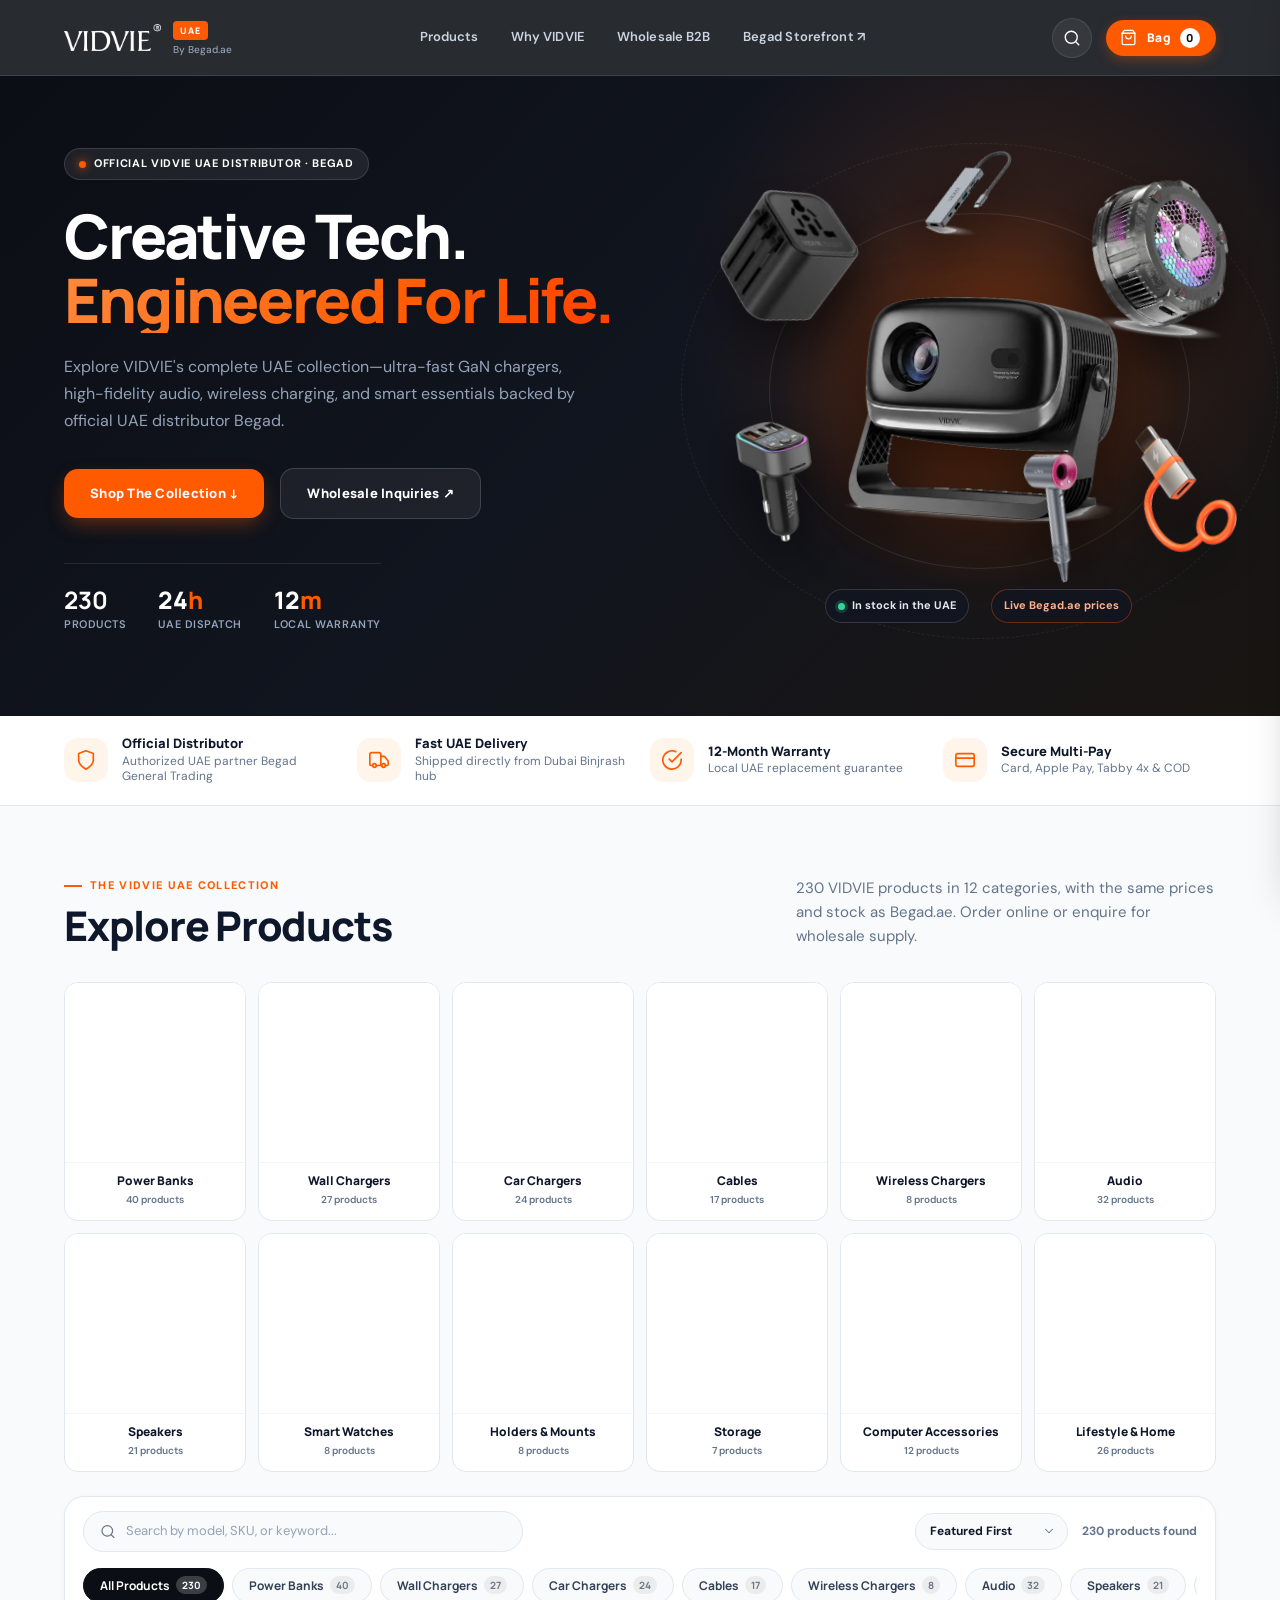
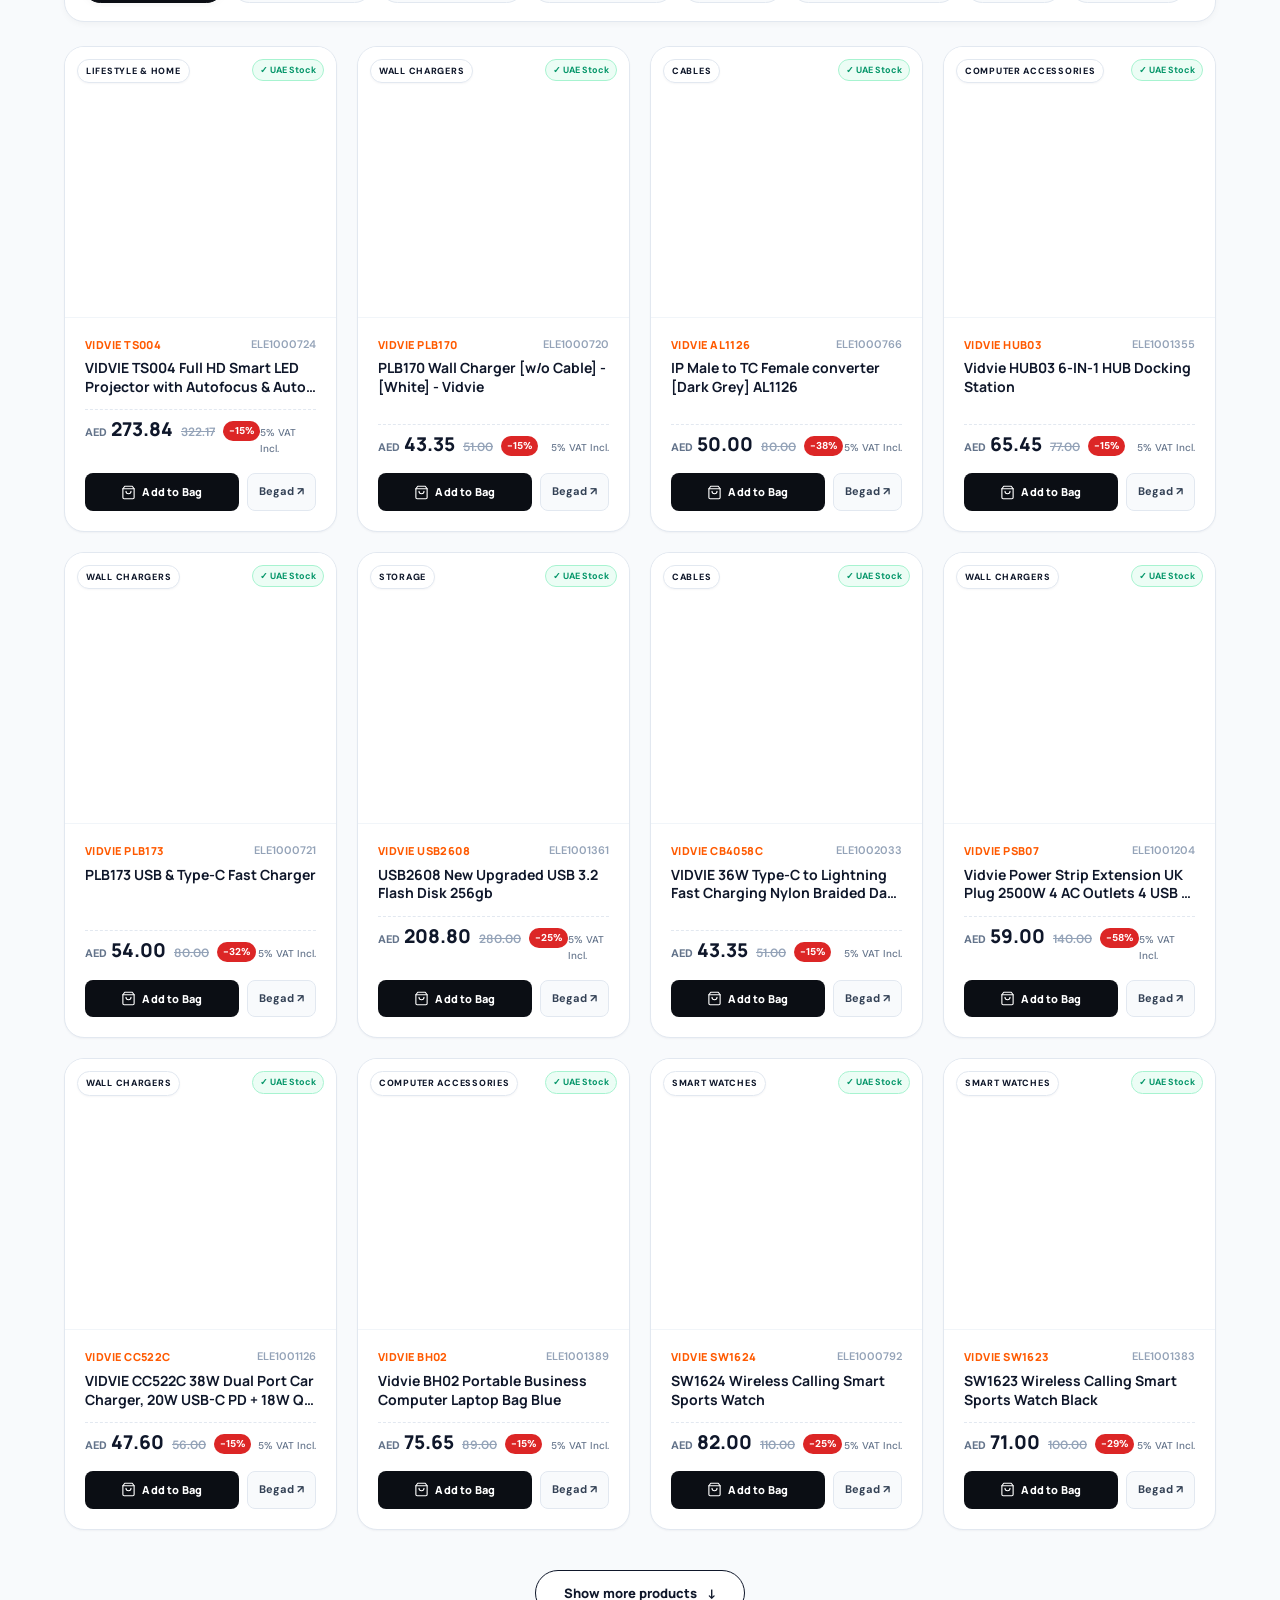
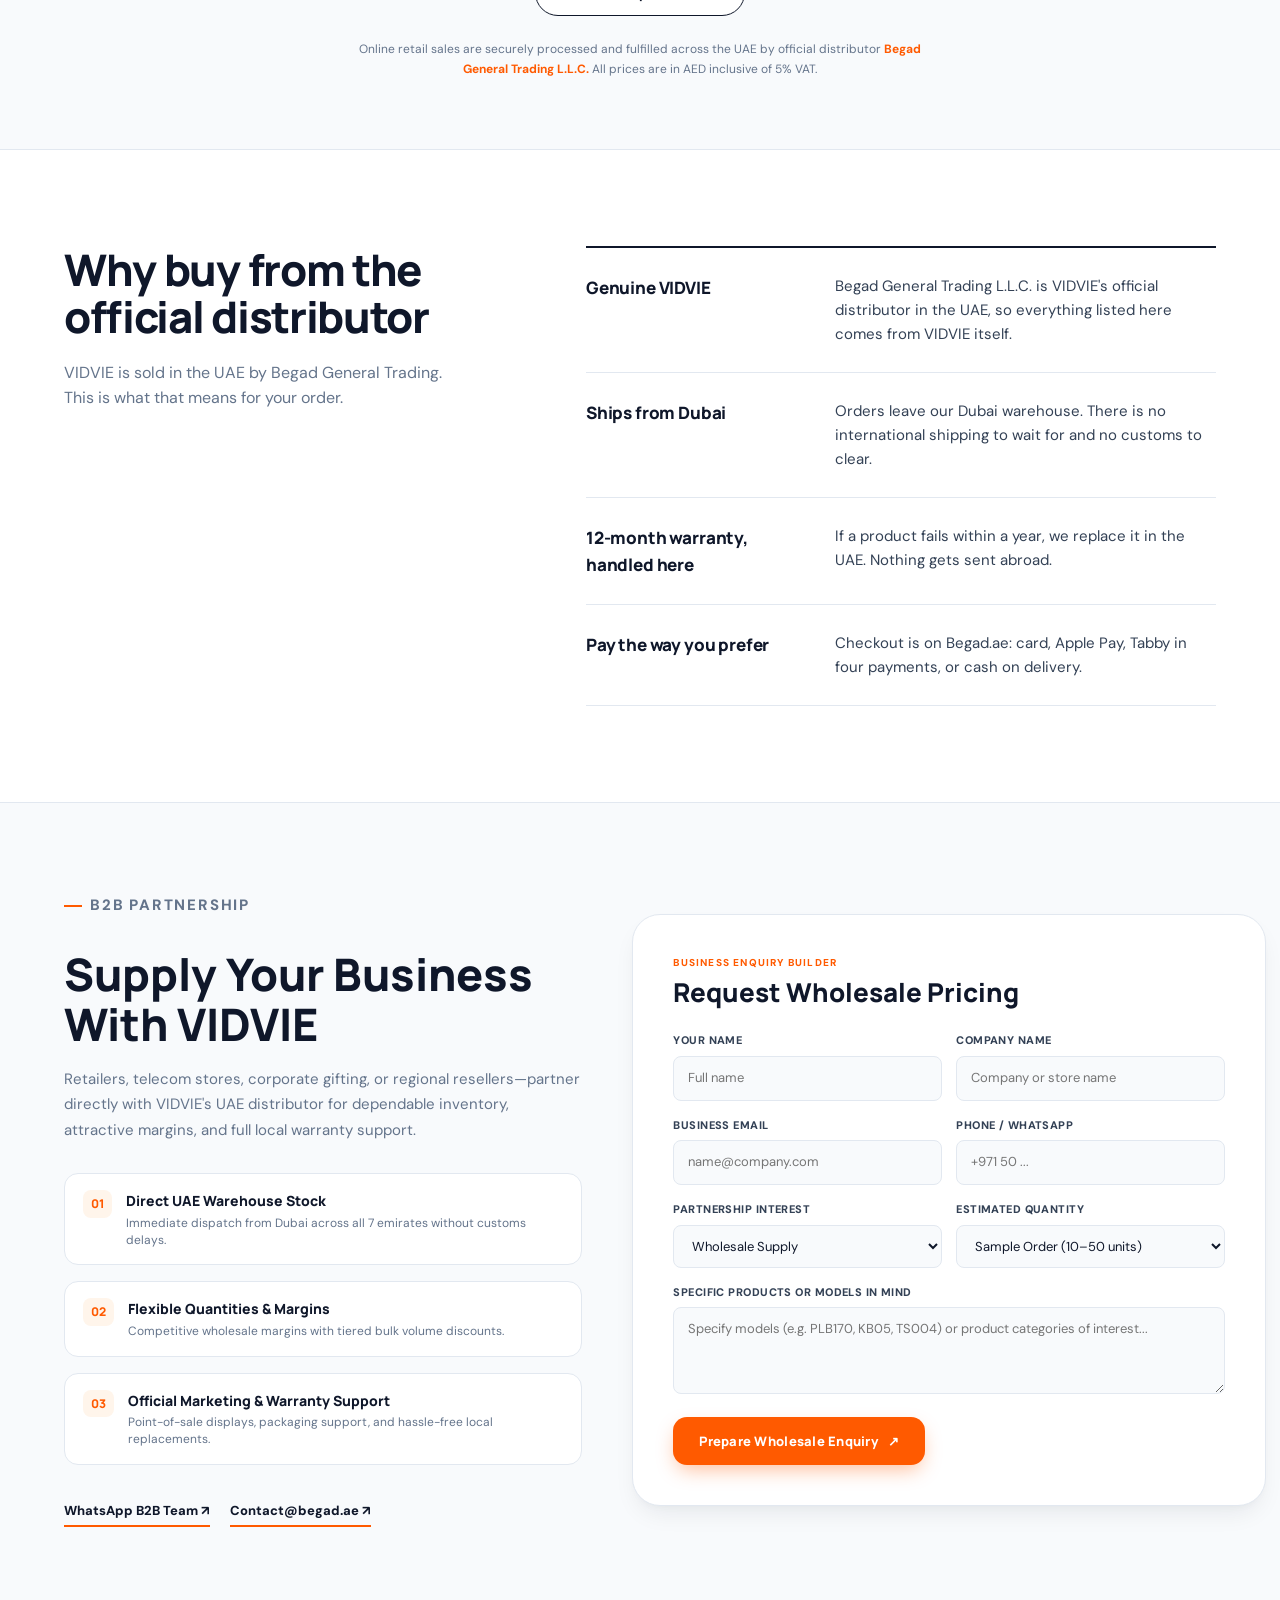
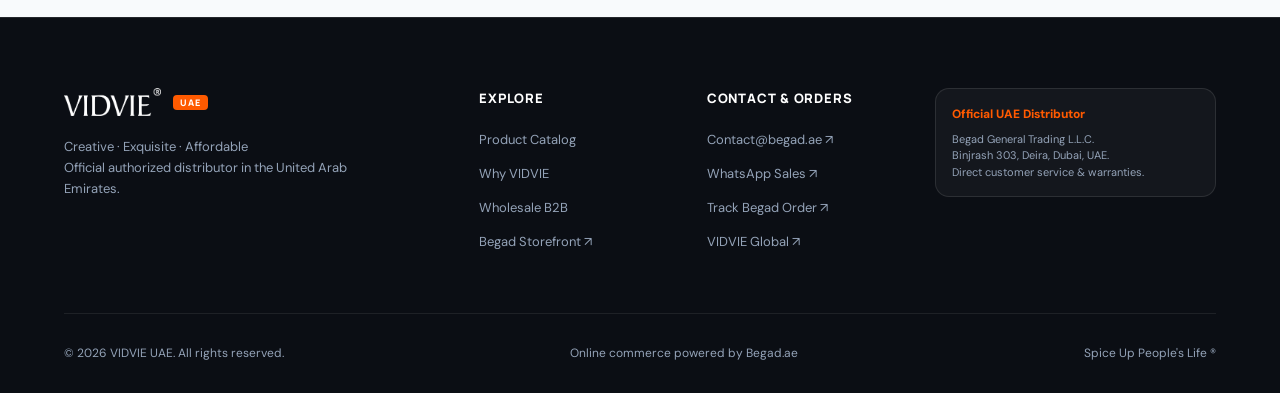
==== commit 1dbfb4ed: "List every VIDVIE product on Begad, with Begad's photos, names and prices The owner asked for the pr" ====
--- a/index.html
+++ b/index.html
@@ -5,7 +5,7 @@
     <meta name="viewport" content="width=device-width, initial-scale=1.0" />
     <meta name="theme-color" content="#0b0e14" />
     <link rel="icon" type="image/png" href="assets/vidvie-official-logo.png" />
-    <meta name="description" content="VIDVIE UAE — Official distributor of creative, exquisite and affordable mobile accessories. Explore 92 products, order online with UAE delivery, or enquire for wholesale supply." />
+    <meta name="description" content="VIDVIE UAE — Official distributor of creative, exquisite and affordable mobile accessories. Explore the full VIDVIE range, order online with UAE delivery, or enquire for wholesale supply." />
     <title>VIDVIE UAE | Official Distributor · Powered by Begad.ae</title>
     <link rel="preconnect" href="https://fonts.googleapis.com" />
     <link rel="preconnect" href="https://fonts.gstatic.com" crossorigin />
@@ -68,8 +68,8 @@
           </div>
           <div class="hero-stats">
             <div class="stat-item">
-              <h4>92<span>+</span></h4>
-              <p>Flagship SKUs</p>
+              <h4><b data-product-count>230</b></h4>
+              <p>Products</p>
             </div>
             <div class="stat-item">
               <h4>24<span>h</span></h4>
@@ -86,13 +86,13 @@
             <div class="scene-halo" aria-hidden="true"></div>
             <div class="scene-ring" aria-hidden="true"></div>
             <div class="scene-ring scene-ring-outer" aria-hidden="true"></div>
-            <button class="scene-item scene-adapter" type="button" data-find="TA4409" aria-label="Show the TA4409 universal travel adapter"><img src="assets/hero/080.webp" alt="VIDVIE TA4409 universal travel adapter" width="560" height="542" /></button>
-            <button class="scene-item scene-hub" type="button" data-find="HUB03" aria-label="Show the HUB03 6-in-1 Type-C hub"><img src="assets/hero/078.webp" alt="VIDVIE HUB03 6-in-1 Type-C hub" width="383" height="560" /></button>
-            <button class="scene-item scene-fan" type="button" data-find="GM02" aria-label="Show the GM02 magnetic cooling wireless charger"><img src="assets/hero/050.webp" alt="VIDVIE GM02 magnetic cooling wireless charger" width="506" height="560" /></button>
-            <button class="scene-item scene-projector" type="button" data-find="TS004-UK" aria-label="Show the TS004-UK smart projector"><img src="assets/hero/090.webp" alt="VIDVIE TS004-UK smart portable projector" width="560" height="460" fetchpriority="high" /></button>
-            <button class="scene-item scene-car" type="button" data-find="FM05" aria-label="Show the FM05 car charger and FM transmitter"><img src="assets/hero/044.webp" alt="VIDVIE FM05 car charger and FM transmitter" width="334" height="560" /></button>
-            <button class="scene-item scene-dryer" type="button" data-find="SHD01-UK" aria-label="Show the SHD01-UK hair dryer"><img src="assets/hero/085.webp" alt="VIDVIE SHD01-UK high-speed hair dryer" width="225" height="560" /></button>
-            <button class="scene-item scene-otg" type="button" data-find="AL1127" aria-label="Show the AL1127 Type-C OTG adapter"><img src="assets/hero/077.webp" alt="VIDVIE AL1127 Type-C OTG adapter" width="513" height="560" /></button>
+            <button class="scene-item scene-adapter" type="button" data-find="10001908" aria-label="Show the TA4409 universal travel adapter"><img src="assets/hero/080.webp" alt="VIDVIE TA4409 universal travel adapter" width="560" height="542" /></button>
+            <button class="scene-item scene-hub" type="button" data-find="10002252" aria-label="Show the HUB03 6-in-1 Type-C hub"><img src="assets/hero/078.webp" alt="VIDVIE HUB03 6-in-1 Type-C hub" width="383" height="560" /></button>
+            <button class="scene-item scene-fan" type="button" data-find="10002183" aria-label="Show the GM02 magnetic cooling wireless charger"><img src="assets/hero/050.webp" alt="VIDVIE GM02 magnetic cooling wireless charger" width="506" height="560" /></button>
+            <button class="scene-item scene-projector" type="button" data-find="10001862" aria-label="Show the TS004-UK smart projector"><img src="assets/hero/090.webp" alt="VIDVIE TS004-UK smart portable projector" width="560" height="460" fetchpriority="high" /></button>
+            <button class="scene-item scene-car" type="button" data-find="10001925" aria-label="Show the FM05 car charger and FM transmitter"><img src="assets/hero/044.webp" alt="VIDVIE FM05 car charger and FM transmitter" width="334" height="560" /></button>
+            <button class="scene-item scene-dryer" type="button" data-find="10001873" aria-label="Show the SHD01-UK hair dryer"><img src="assets/hero/085.webp" alt="VIDVIE SHD01-UK high-speed hair dryer" width="225" height="560" /></button>
+            <button class="scene-item scene-otg" type="button" data-find="10001914" aria-label="Show the AL1127 Type-C OTG adapter"><img src="assets/hero/077.webp" alt="VIDVIE AL1127 Type-C OTG adapter" width="513" height="560" /></button>
             <span class="scene-chip scene-chip-stock"><i></i> In stock in the UAE</span>
             <span class="scene-chip scene-chip-price">Live Begad.ae prices</span>
           </div>
@@ -148,7 +148,7 @@
             <p class="section-eyebrow">THE VIDVIE UAE COLLECTION</p>
             <h2 class="section-title">Explore Products</h2>
           </div>
-          <p class="section-desc">92 precision-engineered accessories across 9 categories. Order online through Begad.ae or enquire for wholesale supply.</p>
+          <p class="section-desc"><span data-product-count>230</span> VIDVIE products in <span data-group-count>12</span> categories, with the same prices and stock as Begad.ae. Order online or enquire for wholesale supply.</p>
         </div>
 
         <div class="category-tiles" id="categoryTiles" aria-label="Shop by category"></div>
@@ -169,7 +169,7 @@
                 </select>
                 <svg class="sort-icon" viewBox="0 0 24 24"><polyline points="6 9 12 15 18 9"/></svg>
               </div>
-              <span class="results-badge" id="resultsCount">92 products found</span>
+              <span class="results-badge" id="resultsCount"></span>
             </div>
           </div>
           <div class="filter-chips" id="filters" role="group" aria-label="Filter products by category"></div>
--- a/styles.css
+++ b/styles.css
@@ -871,7 +871,7 @@
    ========================================================================== */
 .category-tiles {
   display: grid;
-  grid-template-columns: repeat(9, minmax(0, 1fr));
+  grid-template-columns: repeat(6, minmax(0, 1fr));
   gap: 12px;
   margin-bottom: 24px;
 }
@@ -894,7 +894,8 @@
   position: relative;
   width: 100%;
   aspect-ratio: 1 / 1;
-  background: #faf4f0;
+  background: #fff;
+  border-bottom: 1px solid var(--line-light);
 }
 
 .category-tile-img img {
@@ -1003,7 +1004,8 @@
 
 .product-image-wrap {
   position: relative;
-  background: #faf4f0; /* the backdrop colour of the catalogue photos */
+  background: #fff; /* Begad product photos are shot on white */
+  border-bottom: 1px solid var(--line-light);
   aspect-ratio: 1 / 1;
   display: flex;
   align-items: center;
